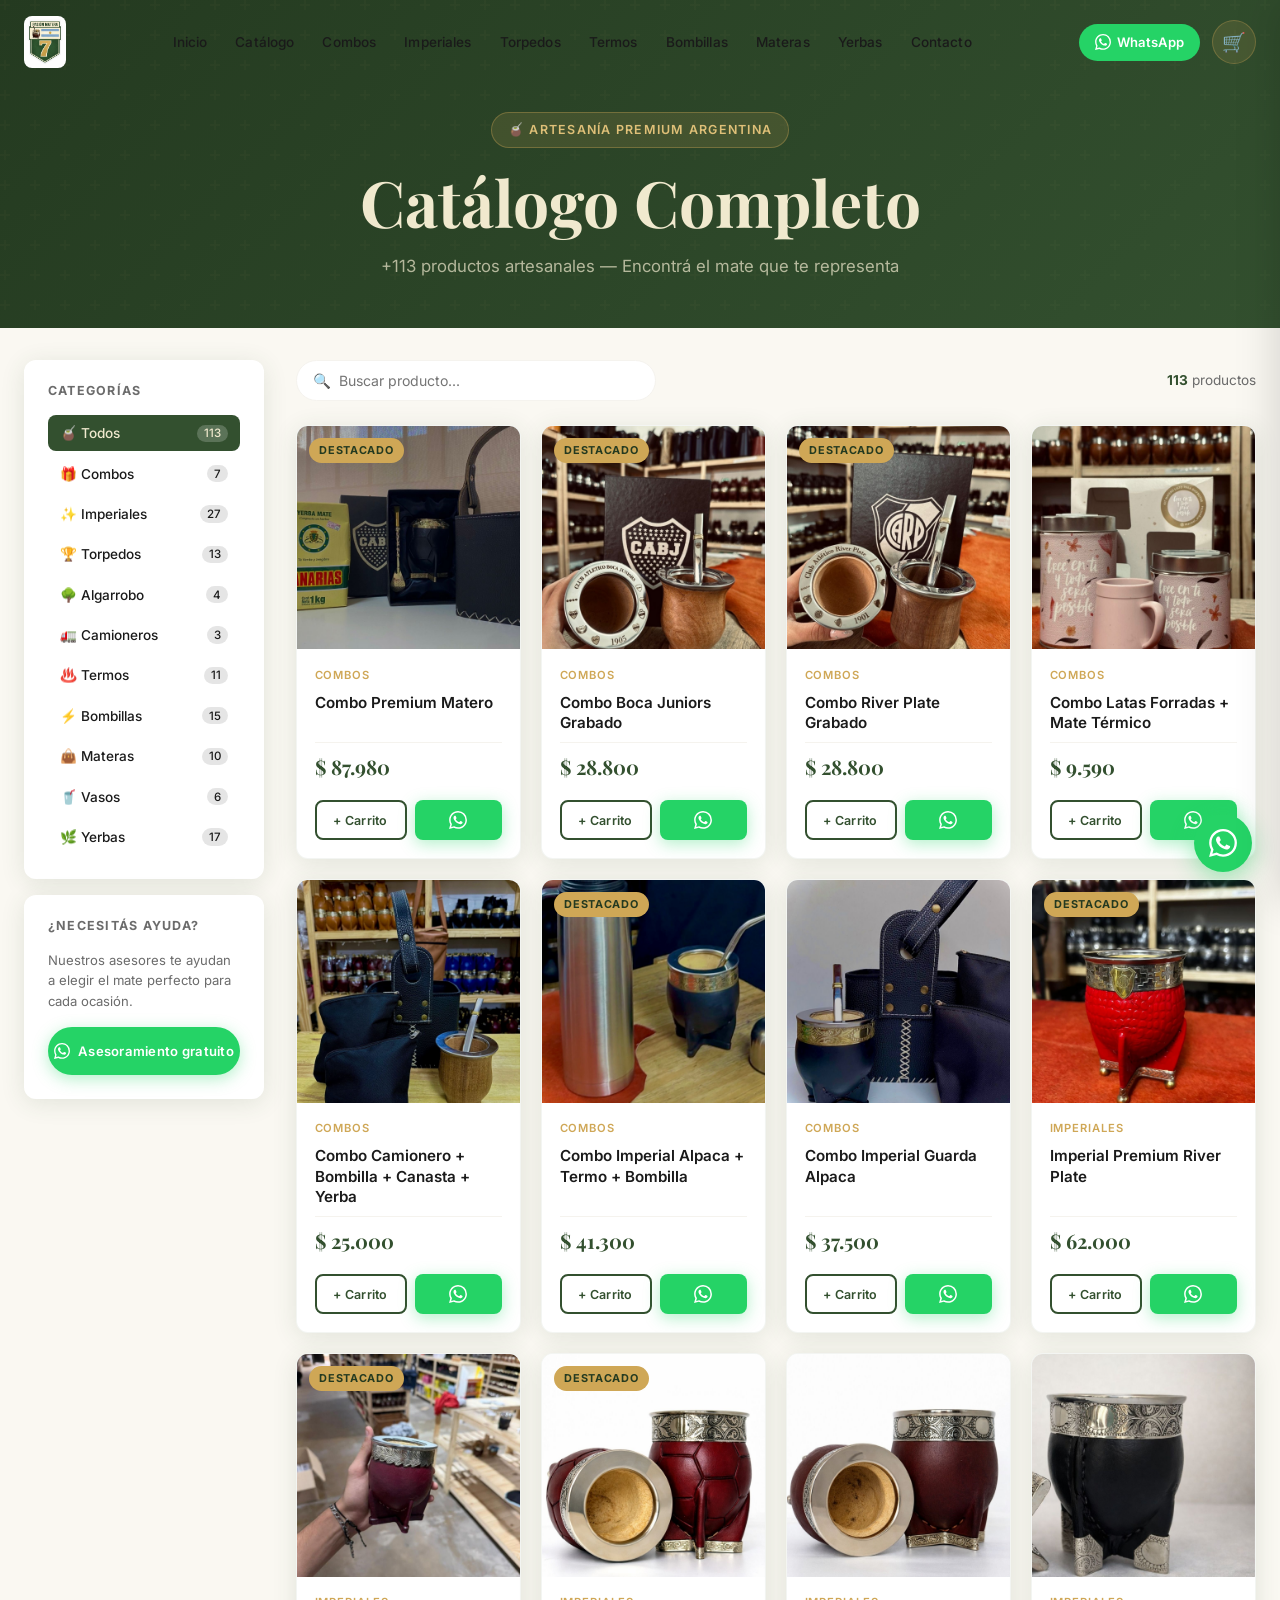
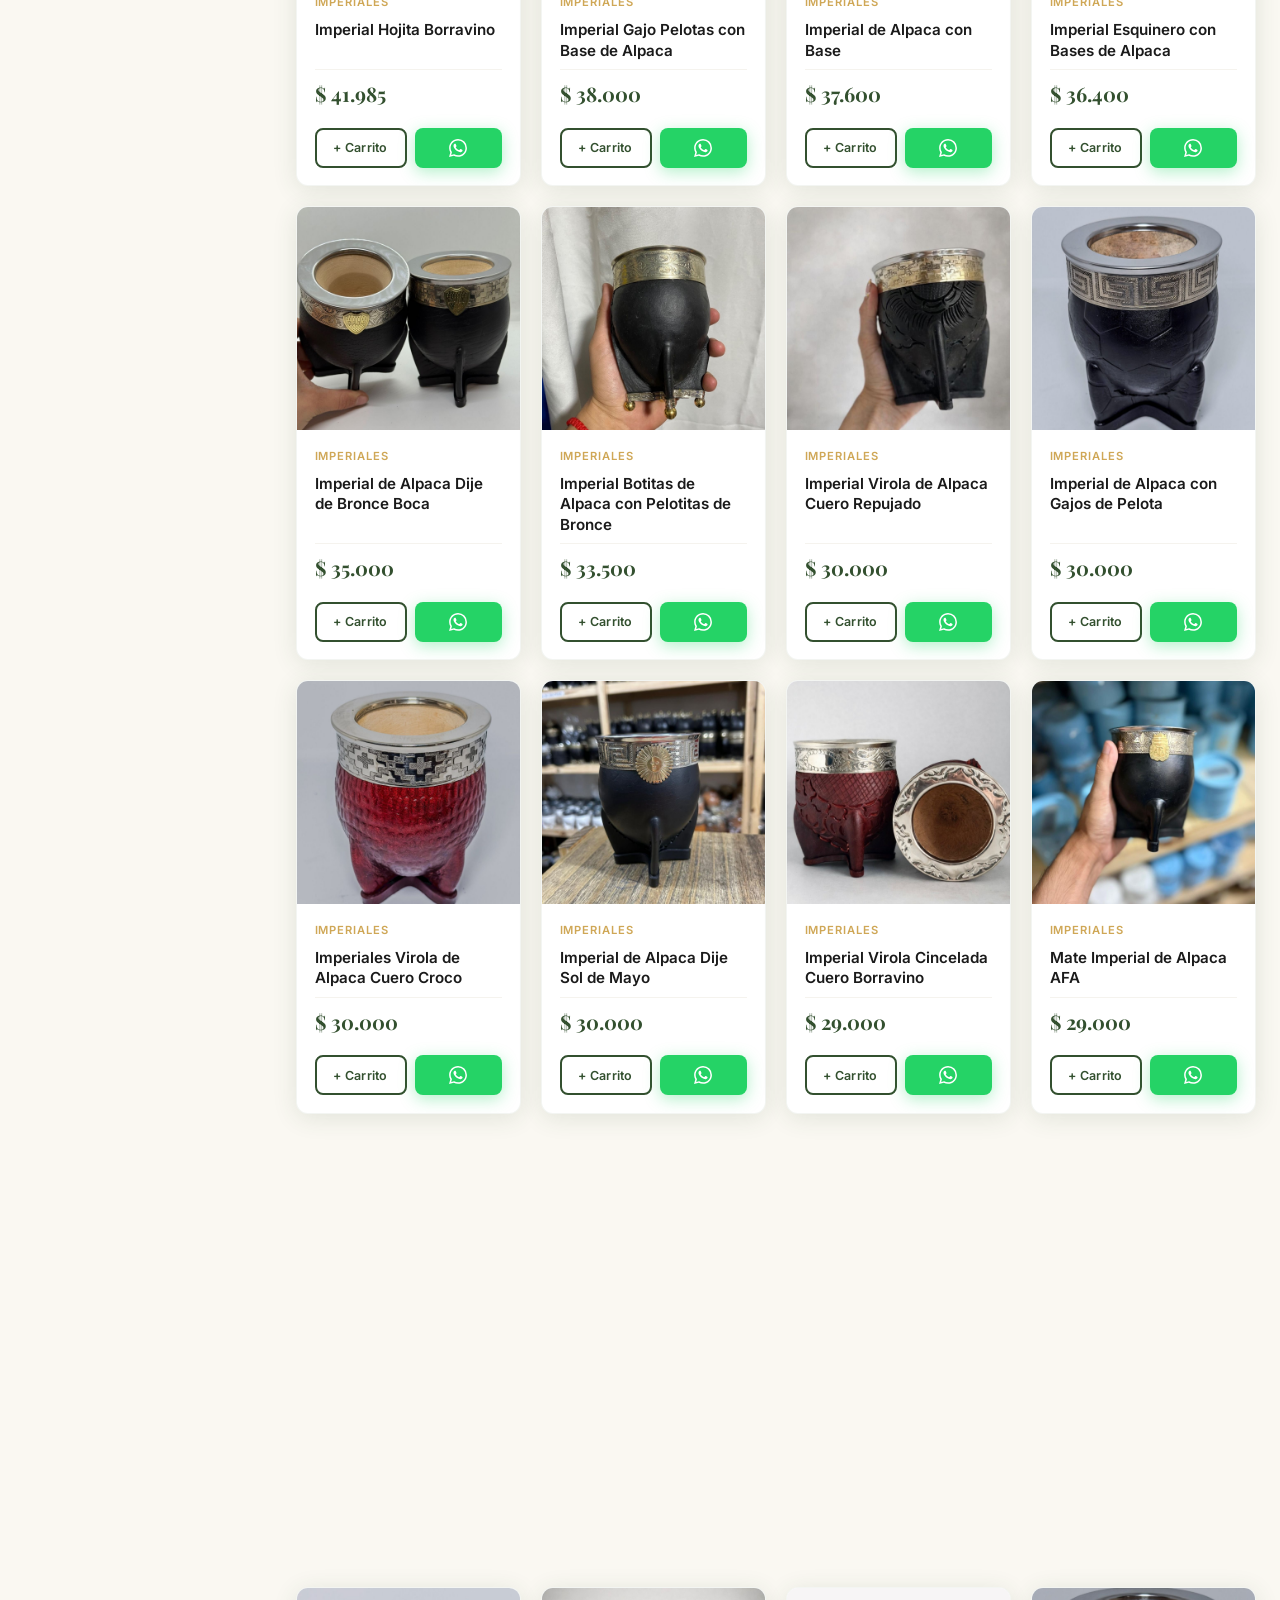
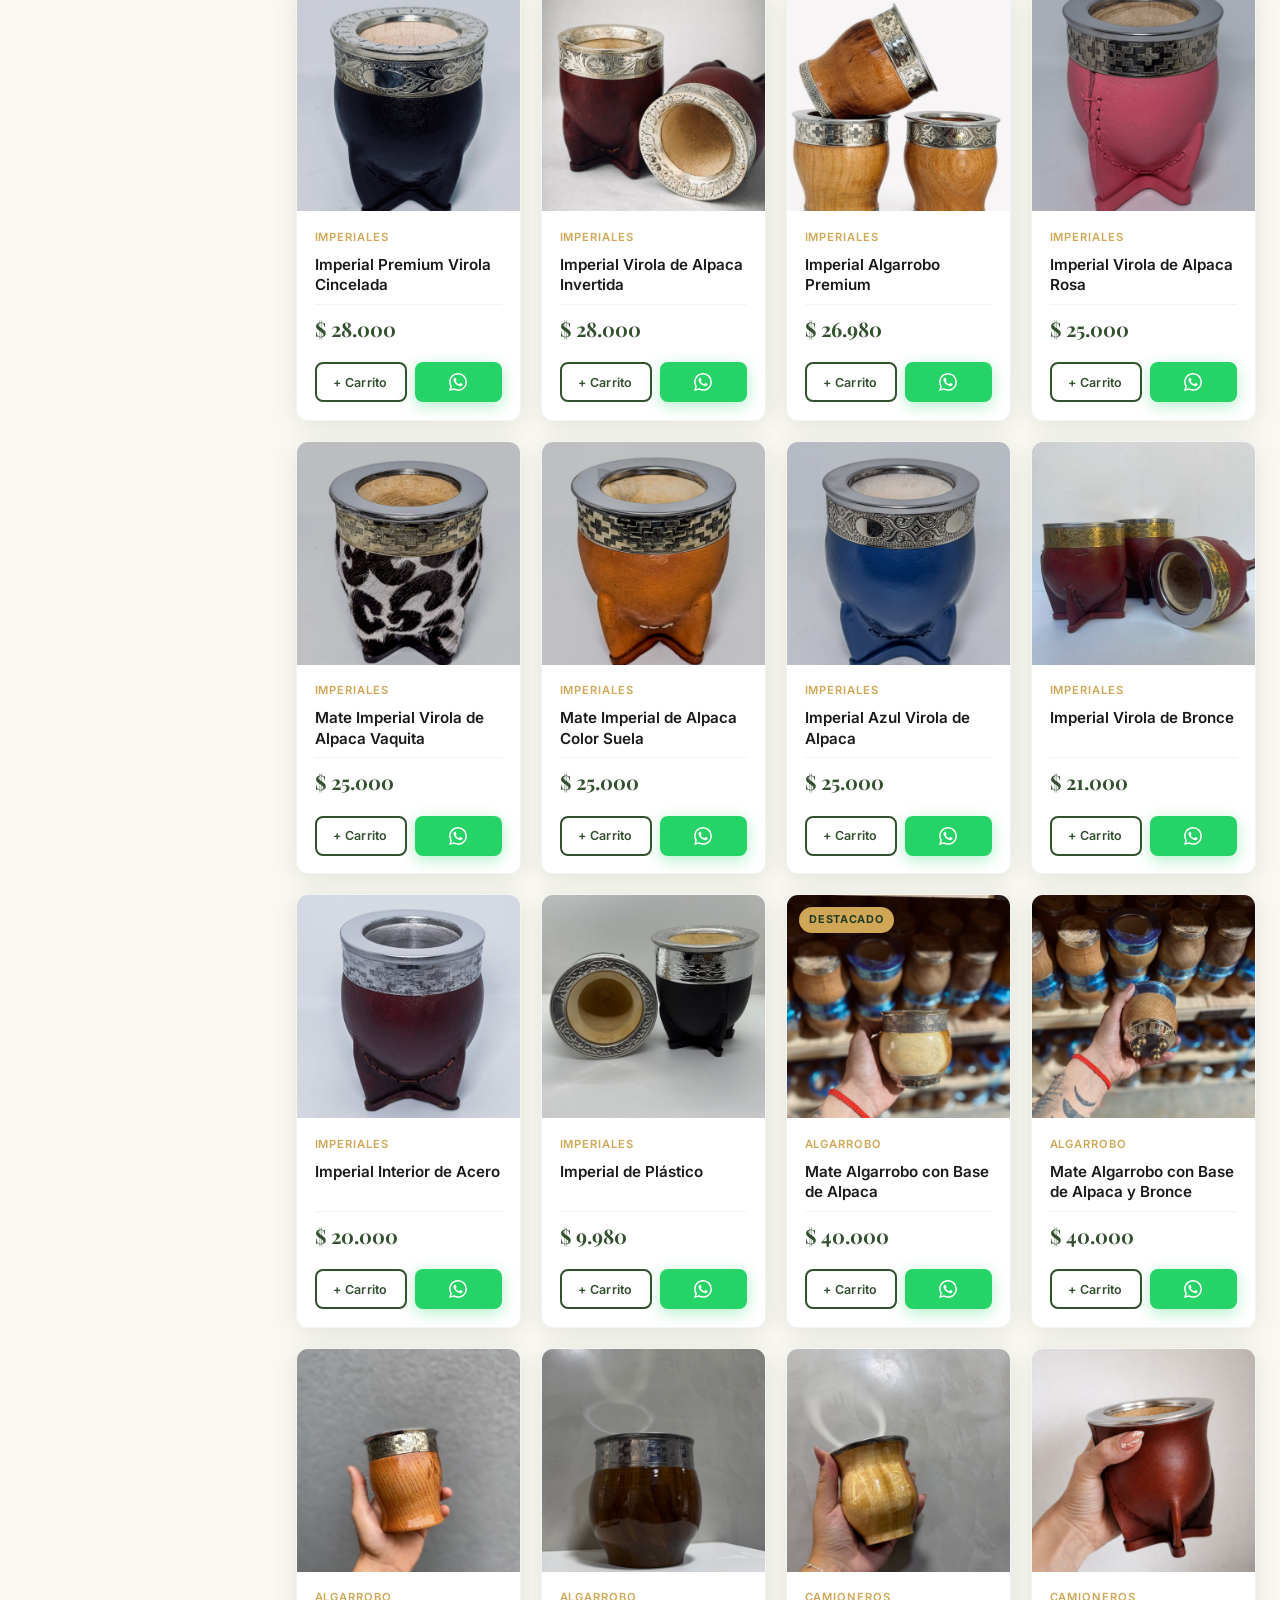
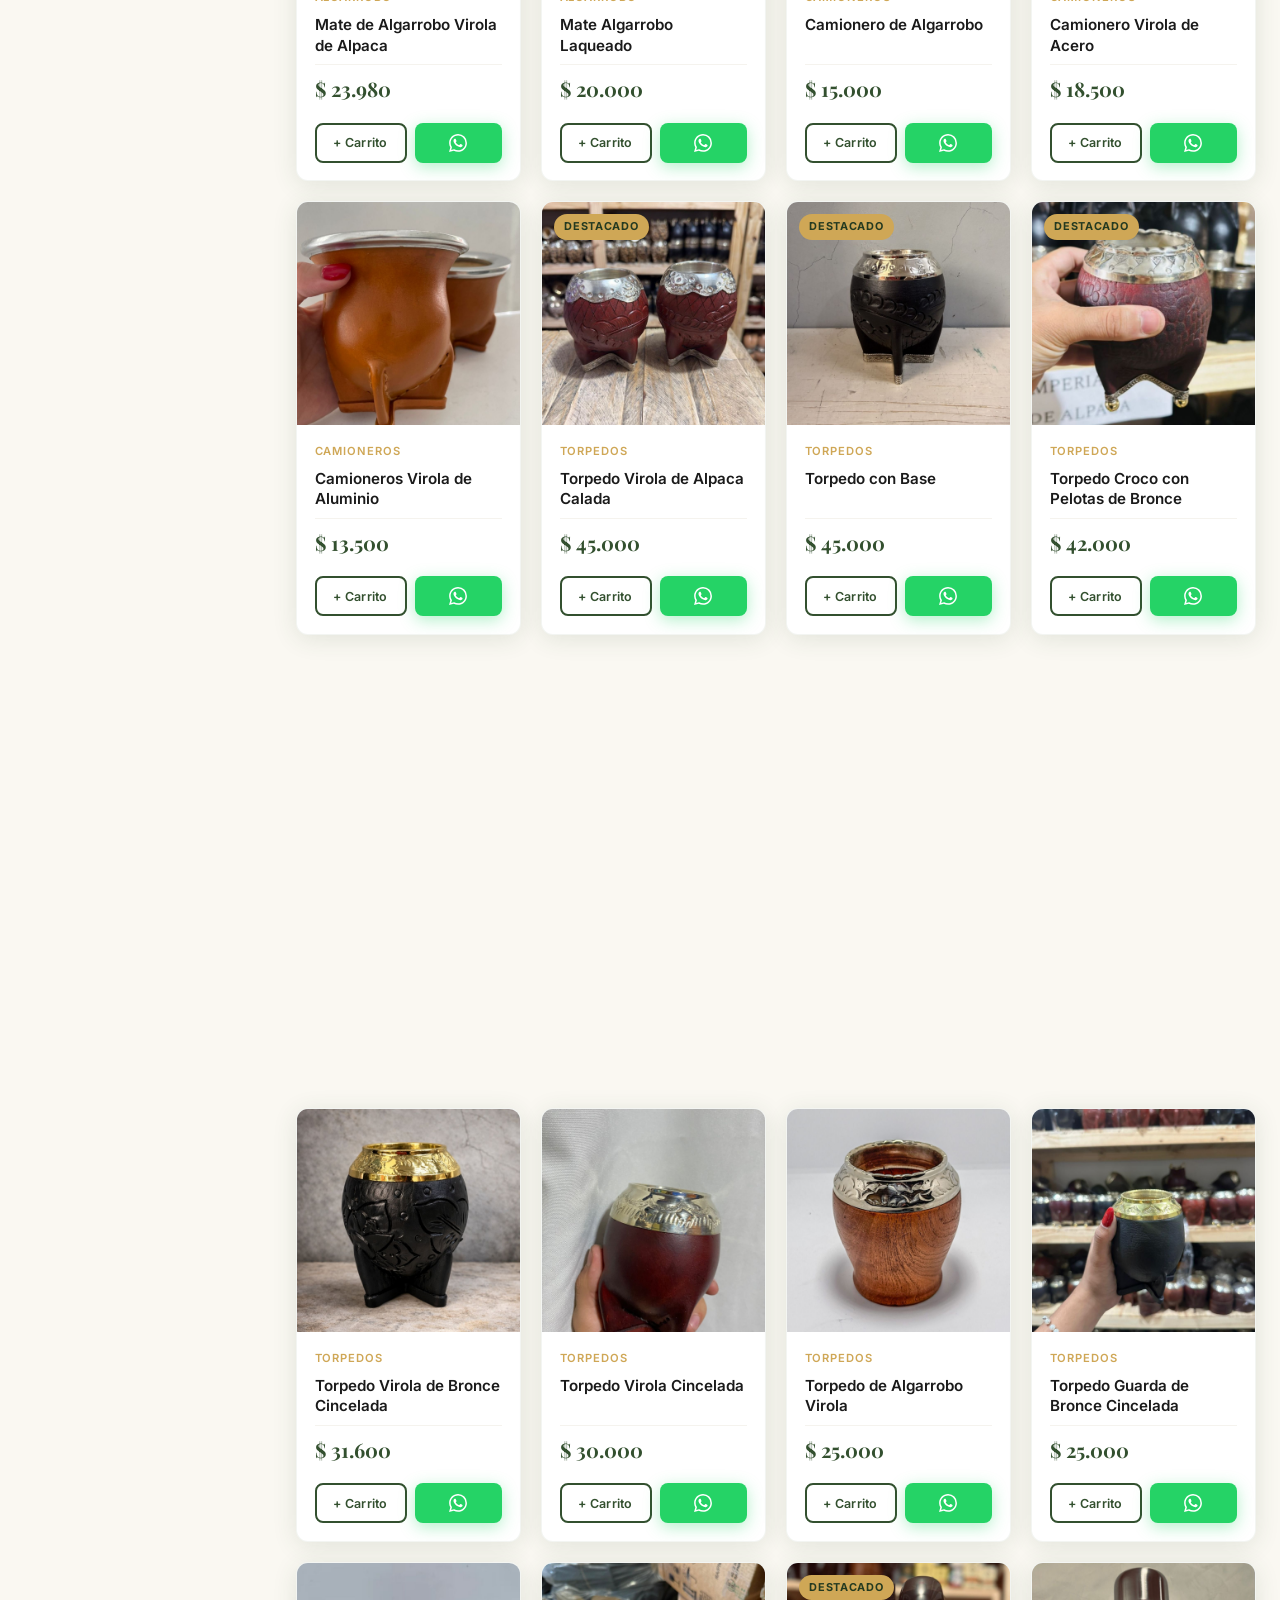
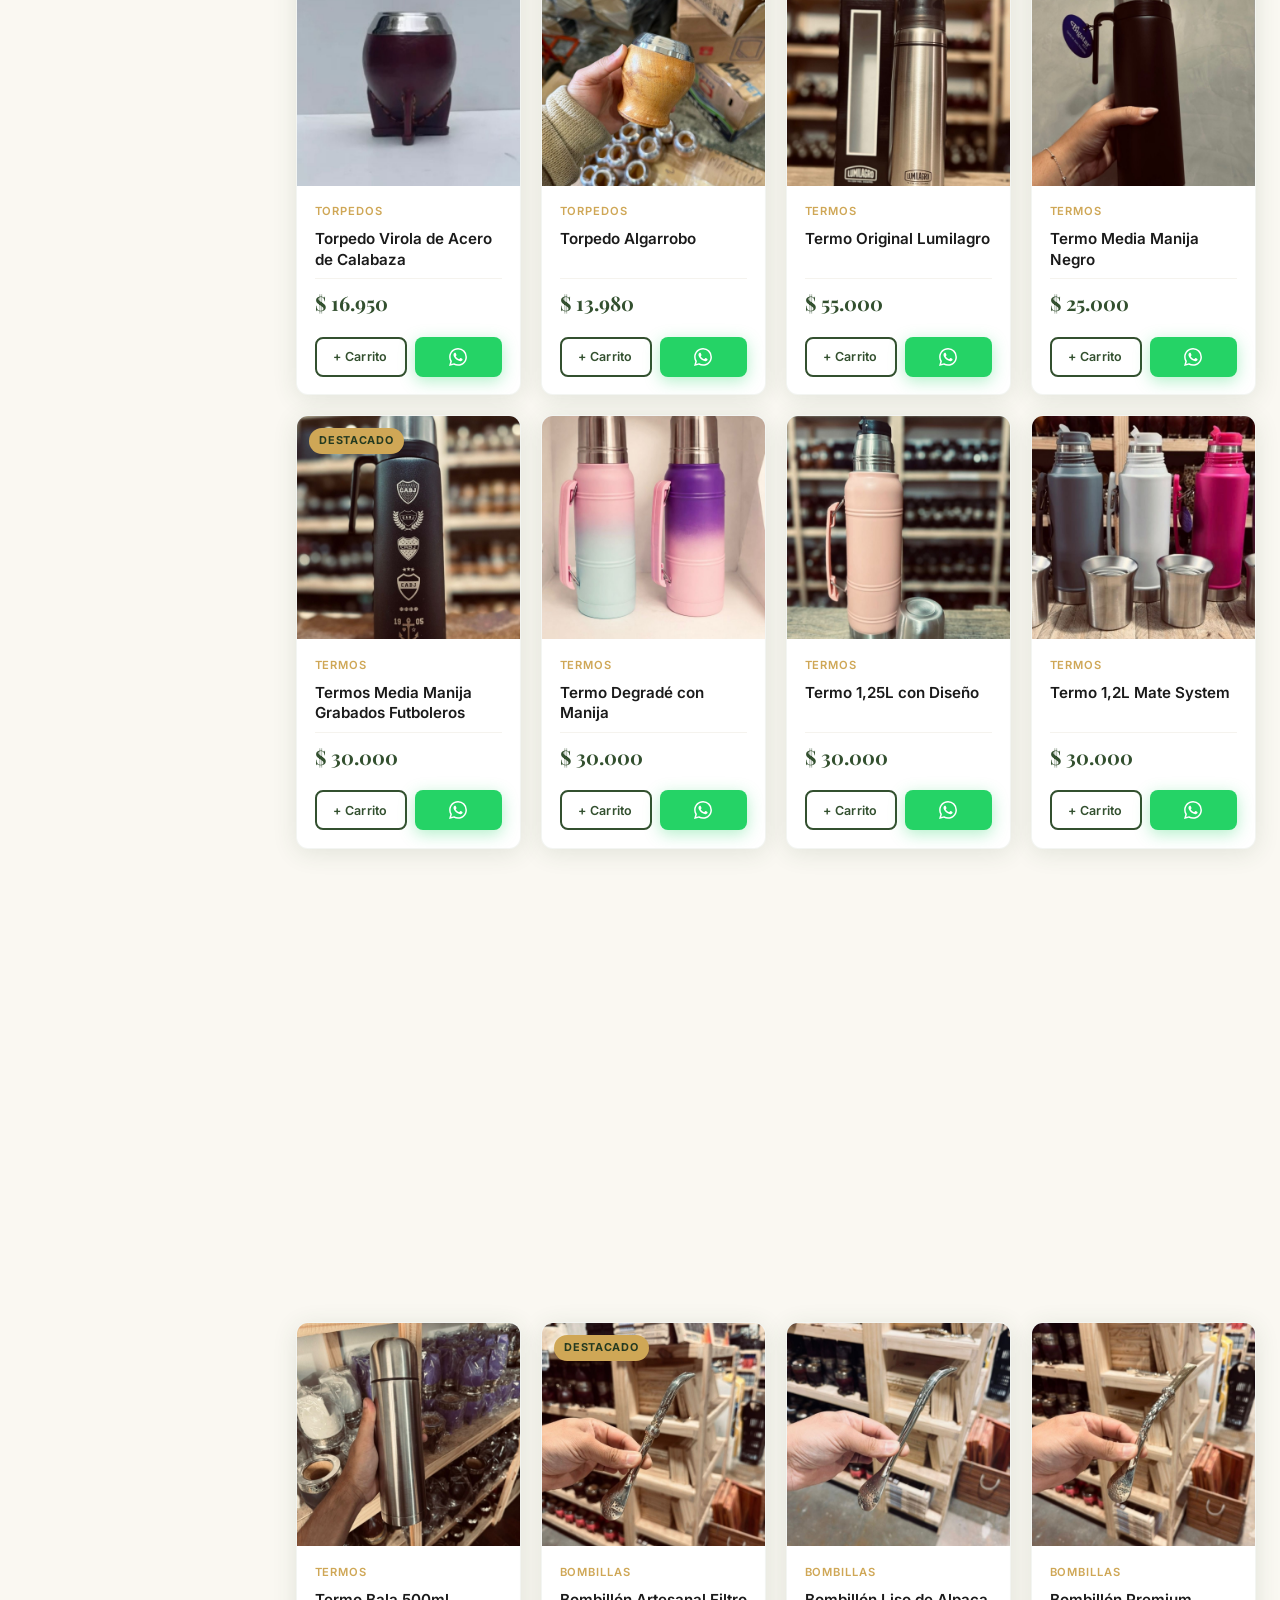
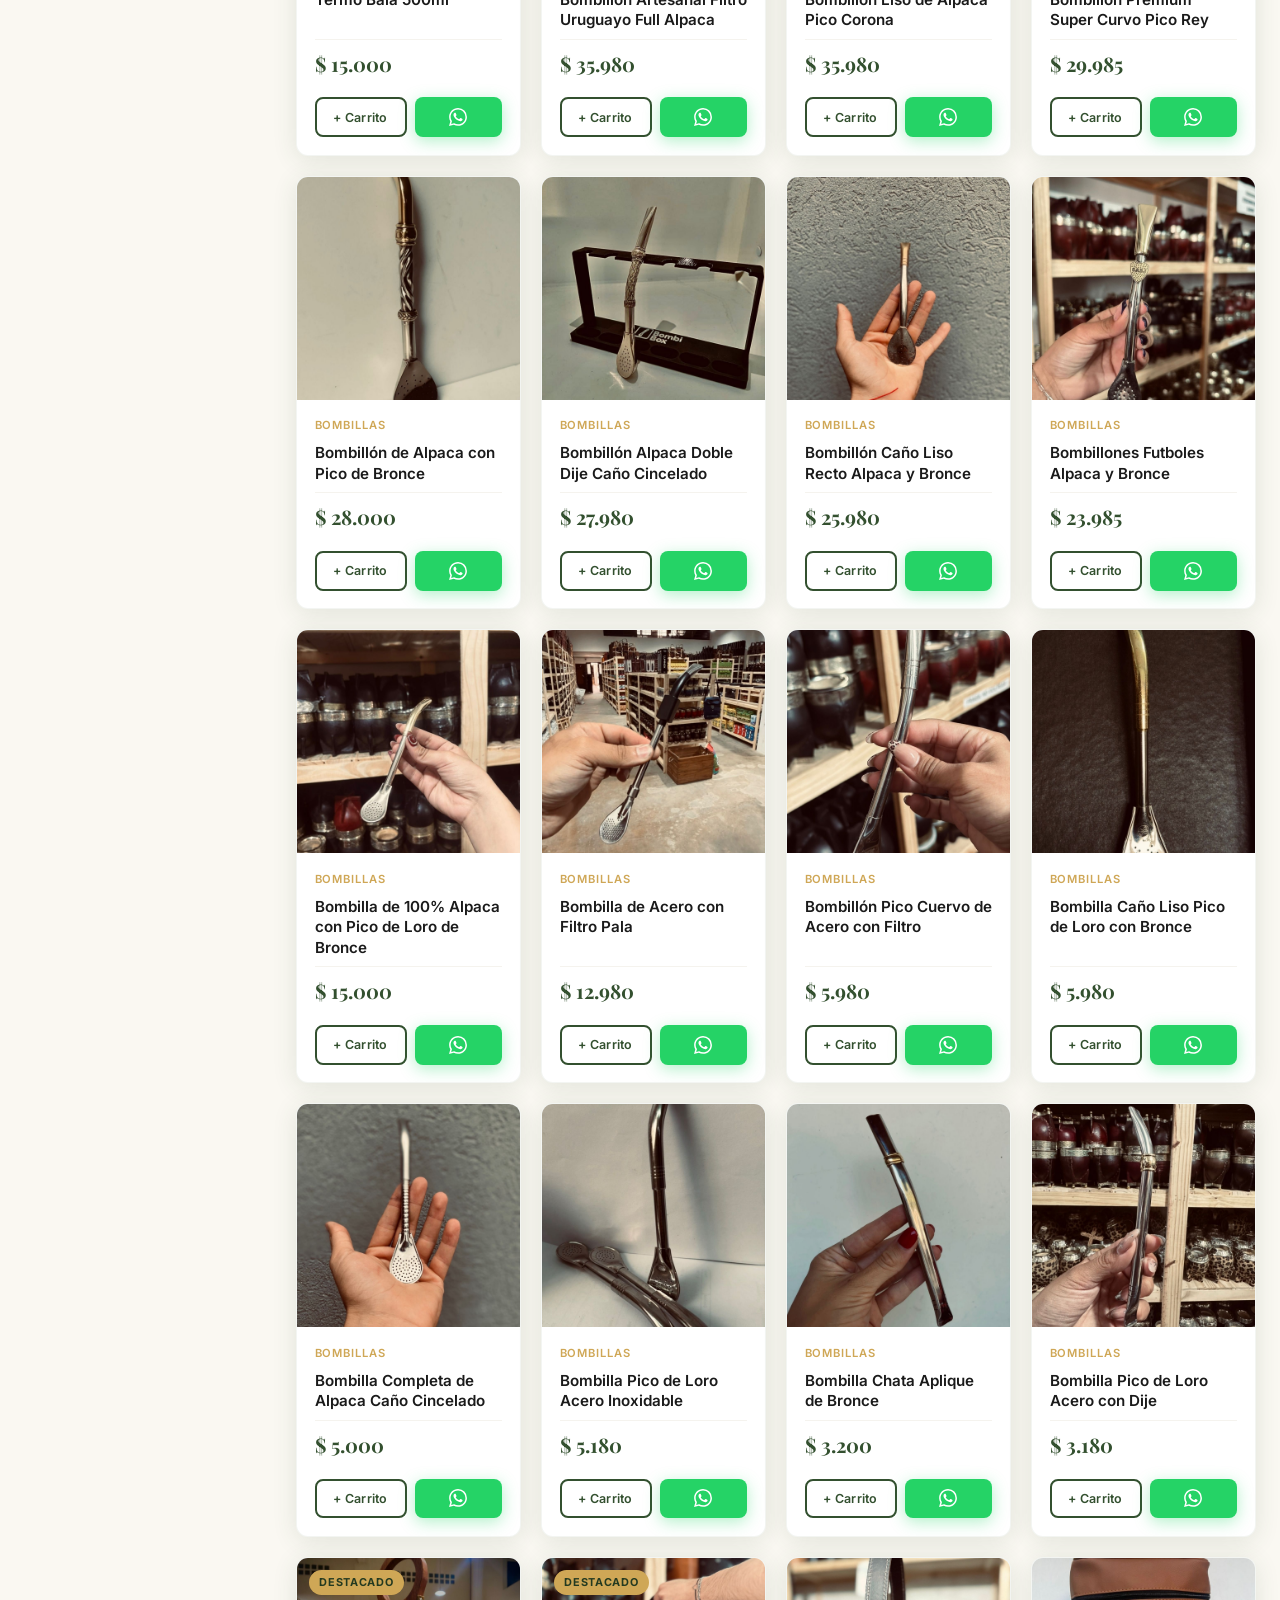
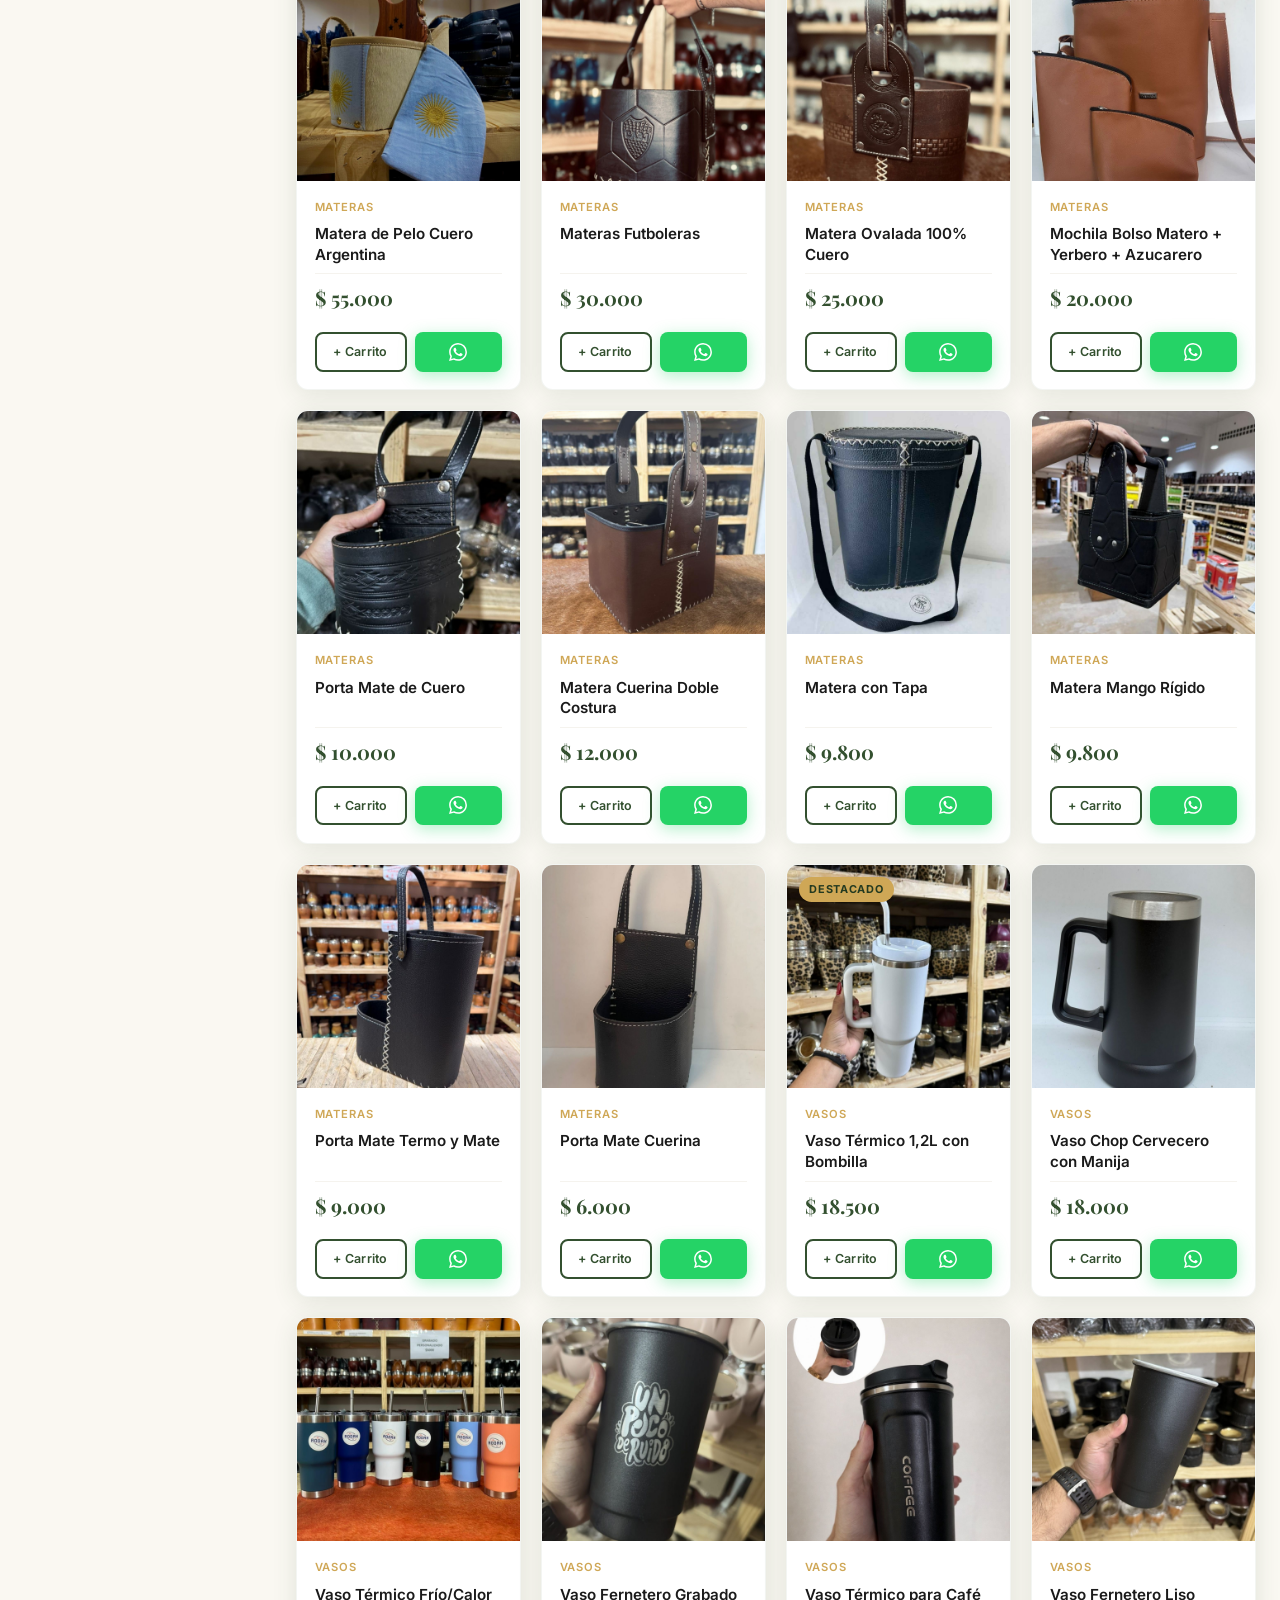
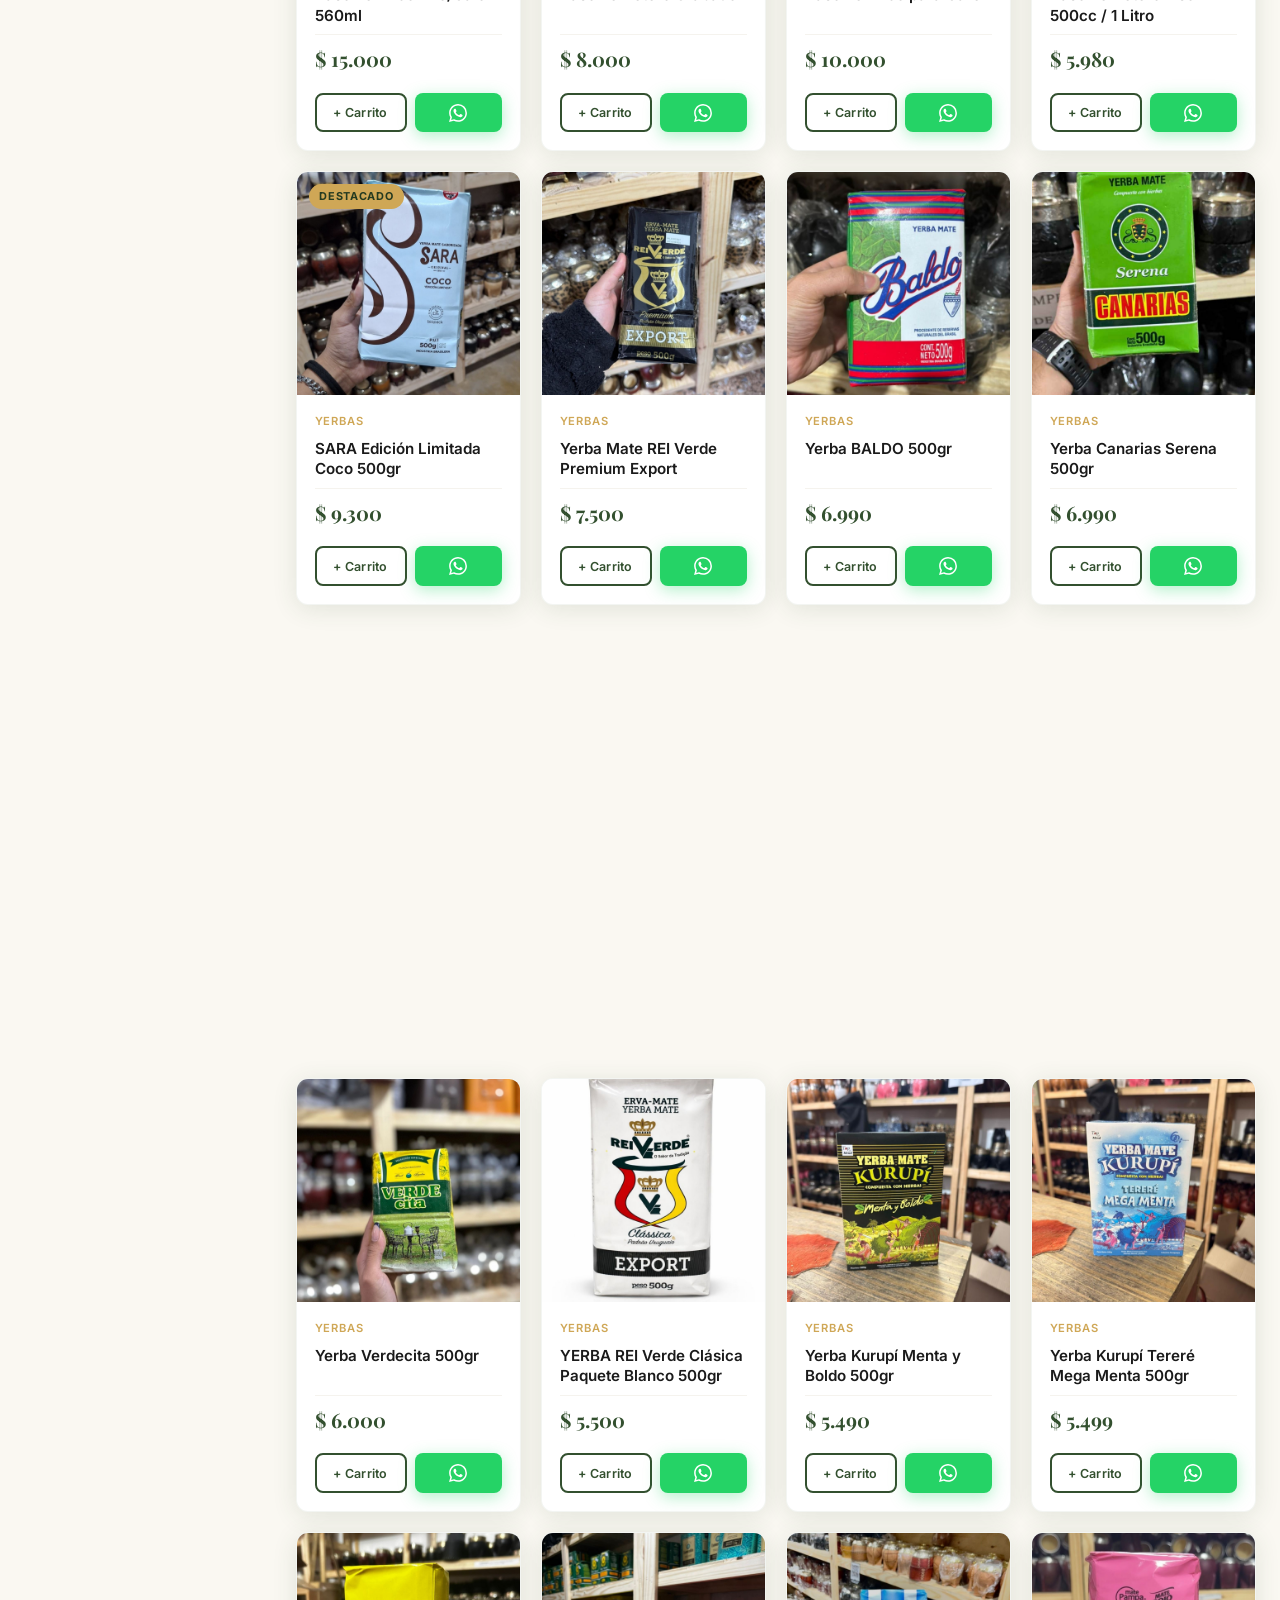
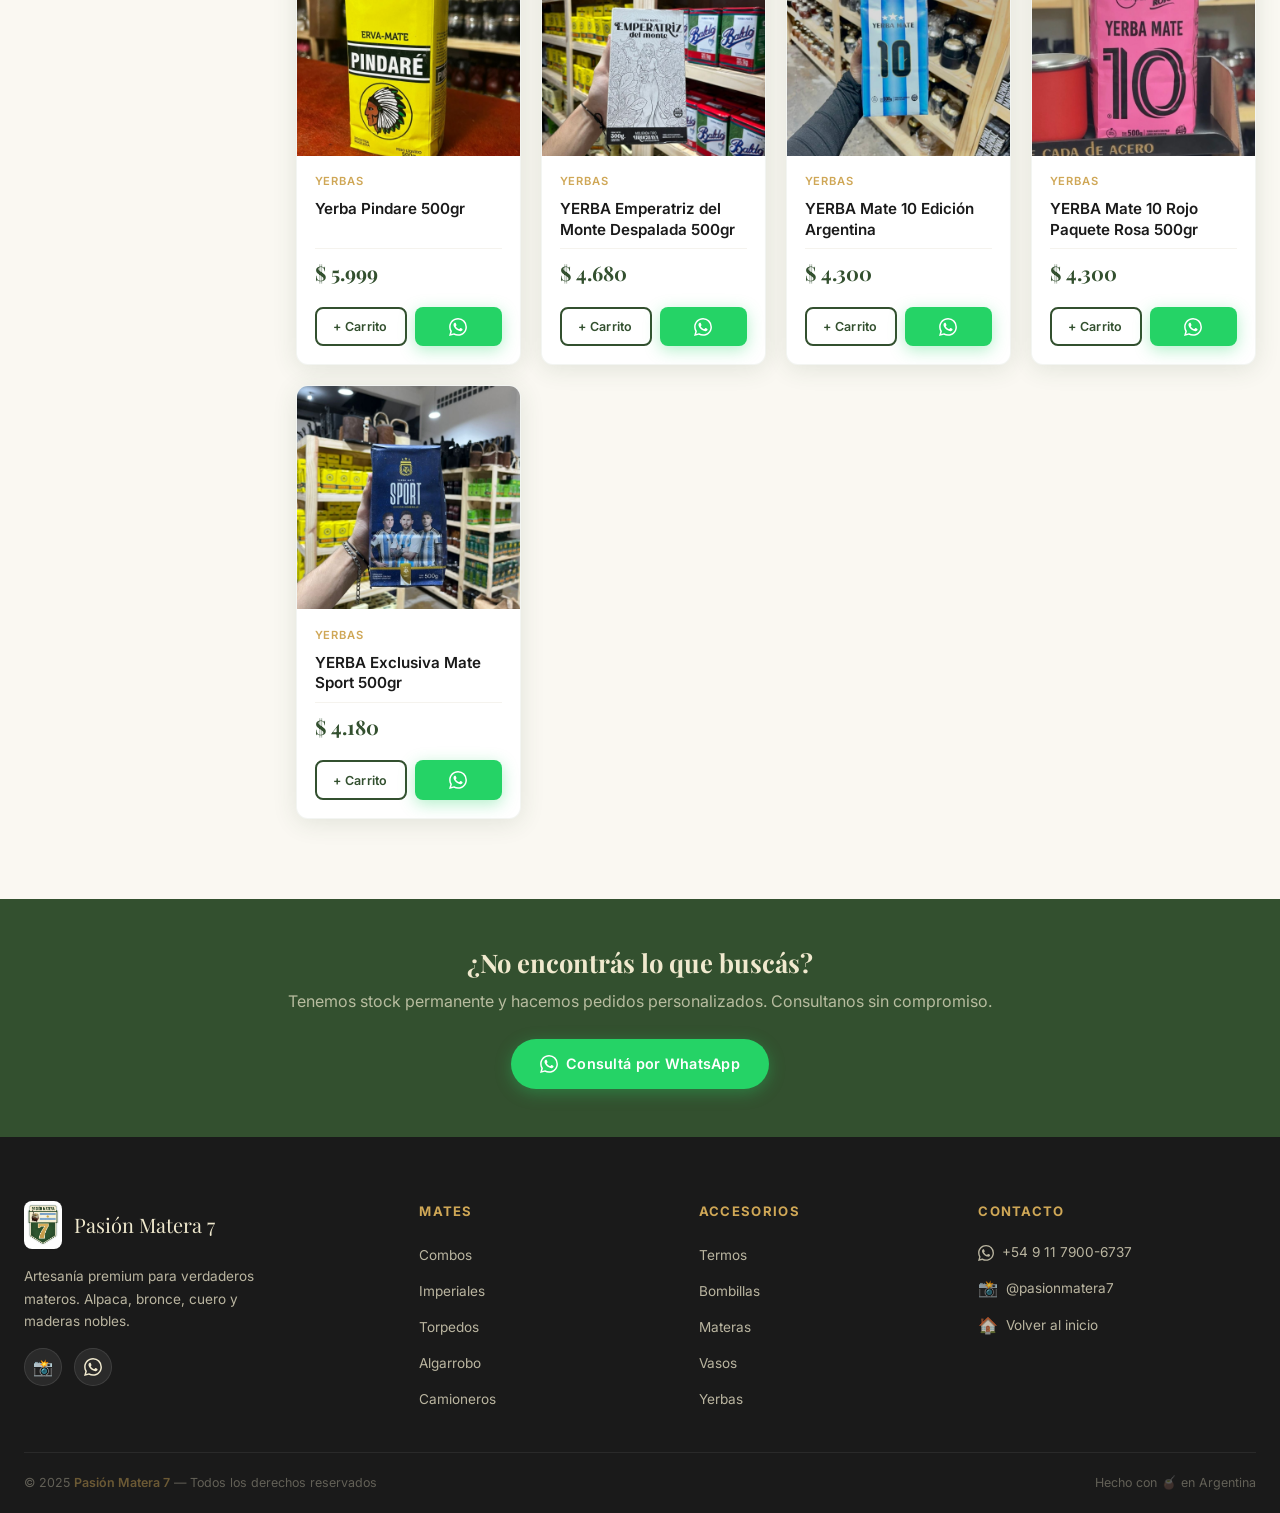
==== catalogo.html @ 28404694 "Web ecommerce Pasión Matera 7 - tienda completa Sitio premium responsive con catálogo de 113 product" ====
<!DOCTYPE html>
<html lang="es">
<head>
  <meta charset="UTF-8">
  <meta name="viewport" content="width=device-width, initial-scale=1.0">
  <title>Catálogo — Pasión Matera 7 | Mates Artesanales Premium</title>
  <meta name="description" content="Catálogo completo de mates artesanales premium: imperiales, torpedos, camioneros, termos, bombillas, materas y yerbas.">
  <link rel="stylesheet" href="css/styles.css">
  <link rel="preconnect" href="https://fonts.googleapis.com">
  <link rel="preconnect" href="https://fonts.gstatic.com" crossorigin>
</head>
<body>

<!-- HEADER -->
<header class="header light" id="header">
  <div class="container">
    <nav class="nav">
      <a href="index.html" class="nav-logo">
        <img src="images/logo.jpg" alt="Pasión Matera 7"
          onerror="this.style.display='none';this.nextElementSibling.style.display='block'">
        <span style="display:none">Pasión Matera 7</span>
      </a>
      <ul class="nav-links">
        <li><a href="index.html">Inicio</a></li>
        <li><a href="catalogo.html">Catálogo</a></li>
        <li><a href="catalogo.html?cat=combos">Combos</a></li>
        <li><a href="catalogo.html?cat=imperiales">Imperiales</a></li>
        <li><a href="catalogo.html?cat=torpedos">Torpedos</a></li>
        <li><a href="catalogo.html?cat=termos">Termos</a></li>
        <li><a href="catalogo.html?cat=bombillas">Bombillas</a></li>
        <li><a href="catalogo.html?cat=materas">Materas</a></li>
        <li><a href="catalogo.html?cat=yerbas">Yerbas</a></li>
        <li><a href="index.html#contacto">Contacto</a></li>
      </ul>
      <div class="nav-actions">
        <a href="https://wa.me/5491179006737" target="_blank" class="nav-whatsapp">
          <svg xmlns="http://www.w3.org/2000/svg" viewBox="0 0 24 24" fill="currentColor" width="16" height="16"><path d="M17.472 14.382c-.297-.149-1.758-.867-2.03-.967-.273-.099-.471-.148-.67.15-.197.297-.767.966-.94 1.164-.173.199-.347.223-.644.075-.297-.15-1.255-.463-2.39-1.475-.883-.788-1.48-1.761-1.653-2.059-.173-.297-.018-.458.13-.606.134-.133.298-.347.446-.52.149-.174.198-.298.298-.497.099-.198.05-.371-.025-.52-.075-.149-.669-1.612-.916-2.207-.242-.579-.487-.5-.669-.51-.173-.008-.371-.01-.57-.01-.198 0-.52.074-.792.372-.272.297-1.04 1.016-1.04 2.479 0 1.462 1.065 2.875 1.213 3.074.149.198 2.096 3.2 5.077 4.487.709.306 1.262.489 1.694.625.712.227 1.36.195 1.871.118.571-.085 1.758-.719 2.006-1.413.248-.694.248-1.289.173-1.413-.074-.124-.272-.198-.57-.347m-5.421 7.403h-.004a9.87 9.87 0 01-5.031-1.378l-.361-.214-3.741.982.998-3.648-.235-.374a9.86 9.86 0 01-1.51-5.26c.001-5.45 4.436-9.884 9.888-9.884 2.64 0 5.122 1.03 6.988 2.898a9.825 9.825 0 012.893 6.994c-.003 5.45-4.437 9.884-9.885 9.884m8.413-18.297A11.815 11.815 0 0012.05 0C5.495 0 .16 5.335.157 11.892c0 2.096.547 4.142 1.588 5.945L.057 24l6.305-1.654a11.882 11.882 0 005.683 1.448h.005c6.554 0 11.89-5.335 11.893-11.893a11.821 11.821 0 00-3.48-8.413z"/></svg><span>WhatsApp</span>
        </a>
        <button class="nav-cart-btn open-cart" aria-label="Carrito">
          🛒
          <span class="cart-badge" style="display:none">0</span>
        </button>
        <button class="hamburger" id="hamburger" aria-label="Menú">
          <span></span><span></span><span></span>
        </button>
      </div>
    </nav>
  </div>
</header>

<!-- Mobile Menu -->
<div class="mobile-menu" id="mobile-menu">
  <button class="close-mobile" id="close-mobile">✕</button>
  <a href="index.html">Inicio</a>
  <a href="catalogo.html">Catálogo completo</a>
  <a href="catalogo.html?cat=combos">Combos</a>
  <a href="catalogo.html?cat=imperiales">Imperiales</a>
  <a href="catalogo.html?cat=torpedos">Torpedos</a>
  <a href="catalogo.html?cat=algarrobo">Algarrobo</a>
  <a href="catalogo.html?cat=camioneros">Camioneros</a>
  <a href="catalogo.html?cat=termos">Termos</a>
  <a href="catalogo.html?cat=bombillas">Bombillas</a>
  <a href="catalogo.html?cat=materas">Materas</a>
  <a href="catalogo.html?cat=vasos">Vasos</a>
  <a href="catalogo.html?cat=yerbas">Yerbas</a>
  <a href="https://wa.me/5491179006737" target="_blank" style="color:#4ade80;margin-top:1rem;display:flex;align-items:center;gap:0.4rem"><svg xmlns="http://www.w3.org/2000/svg" viewBox="0 0 24 24" fill="currentColor" width="20" height="20"><path d="M17.472 14.382c-.297-.149-1.758-.867-2.03-.967-.273-.099-.471-.148-.67.15-.197.297-.767.966-.94 1.164-.173.199-.347.223-.644.075-.297-.15-1.255-.463-2.39-1.475-.883-.788-1.48-1.761-1.653-2.059-.173-.297-.018-.458.13-.606.134-.133.298-.347.446-.52.149-.174.198-.298.298-.497.099-.198.05-.371-.025-.52-.075-.149-.669-1.612-.916-2.207-.242-.579-.487-.5-.669-.51-.173-.008-.371-.01-.57-.01-.198 0-.52.074-.792.372-.272.297-1.04 1.016-1.04 2.479 0 1.462 1.065 2.875 1.213 3.074.149.198 2.096 3.2 5.077 4.487.709.306 1.262.489 1.694.625.712.227 1.36.195 1.871.118.571-.085 1.758-.719 2.006-1.413.248-.694.248-1.289.173-1.413-.074-.124-.272-.198-.57-.347m-5.421 7.403h-.004a9.87 9.87 0 01-5.031-1.378l-.361-.214-3.741.982.998-3.648-.235-.374a9.86 9.86 0 01-1.51-5.26c.001-5.45 4.436-9.884 9.888-9.884 2.64 0 5.122 1.03 6.988 2.898a9.825 9.825 0 012.893 6.994c-.003 5.45-4.437 9.884-9.885 9.884m8.413-18.297A11.815 11.815 0 0012.05 0C5.495 0 .16 5.335.157 11.892c0 2.096.547 4.142 1.588 5.945L.057 24l6.305-1.654a11.882 11.882 0 005.683 1.448h.005c6.554 0 11.89-5.335 11.893-11.893a11.821 11.821 0 00-3.48-8.413z"/></svg> WhatsApp</a>
</div>

<!-- HERO CATÁLOGO -->
<section class="catalog-hero">
  <div class="container">
    <div class="hero-badge" style="display:inline-flex;margin-bottom:1rem">🧉 Artesanía Premium Argentina</div>
    <h1>Catálogo Completo</h1>
    <p>+113 productos artesanales — Encontrá el mate que te representa</p>
  </div>
</section>

<!-- MOBILE FILTER BAR -->
<div class="container">
  <div class="mobile-filter-bar" id="mobile-filters"></div>
</div>

<!-- MAIN CATALOG -->
<section class="catalog-main">
  <div class="container">
    <div class="catalog-layout">

      <!-- SIDEBAR -->
      <aside class="catalog-sidebar">
        <div class="filter-section">
          <h4>Categorías</h4>
          <div id="sidebar-filters" style="display:flex;flex-direction:column;gap:0.25rem"></div>
        </div>

        <div class="filter-section" style="margin-top:1rem">
          <h4>¿Necesitás ayuda?</h4>
          <p style="font-size:0.82rem;color:var(--gris);margin-bottom:1rem;line-height:1.55">
            Nuestros asesores te ayudan a elegir el mate perfecto para cada ocasión.
          </p>
          <a href="https://wa.me/5491179006737?text=¡Hola!%20Necesito%20asesoramiento%20para%20elegir%20un%20mate."
             target="_blank" class="btn btn-whatsapp" style="width:100%;justify-content:center;font-size:0.82rem">
            <svg xmlns="http://www.w3.org/2000/svg" viewBox="0 0 24 24" fill="currentColor" width="16" height="16" style="flex-shrink:0"><path d="M17.472 14.382c-.297-.149-1.758-.867-2.03-.967-.273-.099-.471-.148-.67.15-.197.297-.767.966-.94 1.164-.173.199-.347.223-.644.075-.297-.15-1.255-.463-2.39-1.475-.883-.788-1.48-1.761-1.653-2.059-.173-.297-.018-.458.13-.606.134-.133.298-.347.446-.52.149-.174.198-.298.298-.497.099-.198.05-.371-.025-.52-.075-.149-.669-1.612-.916-2.207-.242-.579-.487-.5-.669-.51-.173-.008-.371-.01-.57-.01-.198 0-.52.074-.792.372-.272.297-1.04 1.016-1.04 2.479 0 1.462 1.065 2.875 1.213 3.074.149.198 2.096 3.2 5.077 4.487.709.306 1.262.489 1.694.625.712.227 1.36.195 1.871.118.571-.085 1.758-.719 2.006-1.413.248-.694.248-1.289.173-1.413-.074-.124-.272-.198-.57-.347m-5.421 7.403h-.004a9.87 9.87 0 01-5.031-1.378l-.361-.214-3.741.982.998-3.648-.235-.374a9.86 9.86 0 01-1.51-5.26c.001-5.45 4.436-9.884 9.888-9.884 2.64 0 5.122 1.03 6.988 2.898a9.825 9.825 0 012.893 6.994c-.003 5.45-4.437 9.884-9.885 9.884m8.413-18.297A11.815 11.815 0 0012.05 0C5.495 0 .16 5.335.157 11.892c0 2.096.547 4.142 1.588 5.945L.057 24l6.305-1.654a11.882 11.882 0 005.683 1.448h.005c6.554 0 11.89-5.335 11.893-11.893a11.821 11.821 0 00-3.48-8.413z"/></svg> Asesoramiento gratuito
          </a>
        </div>
      </aside>

      <!-- PRODUCT AREA -->
      <div class="catalog-content">
        <div class="catalog-toolbar">
          <div class="search-box">
            <span class="search-icon">🔍</span>
            <input type="text" id="catalog-search" placeholder="Buscar producto..." autocomplete="off">
          </div>
          <div class="results-count" id="results-count"><strong>113</strong> productos</div>
        </div>
        <div class="catalog-grid" id="catalog-grid"></div>
      </div>

    </div>
  </div>
</section>

<!-- CTA WHATSAPP BANNER -->
<section style="background:var(--verde);padding:3rem 0">
  <div class="container" style="text-align:center">
    <h3 style="font-family:'Playfair Display',serif;color:var(--crema);font-size:1.6rem;margin-bottom:0.75rem">
      ¿No encontrás lo que buscás?
    </h3>
    <p style="color:rgba(240,233,206,0.7);margin-bottom:1.5rem">
      Tenemos stock permanente y hacemos pedidos personalizados. Consultanos sin compromiso.
    </p>
    <a href="https://wa.me/5491179006737?text=¡Hola!%20Estoy%20buscando%20un%20mate%20específico%20y%20no%20lo%20encuentro%20en%20el%20catálogo." target="_blank" class="btn btn-whatsapp">
      <svg xmlns="http://www.w3.org/2000/svg" viewBox="0 0 24 24" fill="currentColor" width="18" height="18" style="flex-shrink:0"><path d="M17.472 14.382c-.297-.149-1.758-.867-2.03-.967-.273-.099-.471-.148-.67.15-.197.297-.767.966-.94 1.164-.173.199-.347.223-.644.075-.297-.15-1.255-.463-2.39-1.475-.883-.788-1.48-1.761-1.653-2.059-.173-.297-.018-.458.13-.606.134-.133.298-.347.446-.52.149-.174.198-.298.298-.497.099-.198.05-.371-.025-.52-.075-.149-.669-1.612-.916-2.207-.242-.579-.487-.5-.669-.51-.173-.008-.371-.01-.57-.01-.198 0-.52.074-.792.372-.272.297-1.04 1.016-1.04 2.479 0 1.462 1.065 2.875 1.213 3.074.149.198 2.096 3.2 5.077 4.487.709.306 1.262.489 1.694.625.712.227 1.36.195 1.871.118.571-.085 1.758-.719 2.006-1.413.248-.694.248-1.289.173-1.413-.074-.124-.272-.198-.57-.347m-5.421 7.403h-.004a9.87 9.87 0 01-5.031-1.378l-.361-.214-3.741.982.998-3.648-.235-.374a9.86 9.86 0 01-1.51-5.26c.001-5.45 4.436-9.884 9.888-9.884 2.64 0 5.122 1.03 6.988 2.898a9.825 9.825 0 012.893 6.994c-.003 5.45-4.437 9.884-9.885 9.884m8.413-18.297A11.815 11.815 0 0012.05 0C5.495 0 .16 5.335.157 11.892c0 2.096.547 4.142 1.588 5.945L.057 24l6.305-1.654a11.882 11.882 0 005.683 1.448h.005c6.554 0 11.89-5.335 11.893-11.893a11.821 11.821 0 00-3.48-8.413z"/></svg> Consultá por WhatsApp
    </a>
  </div>
</section>

<!-- FOOTER -->
<footer class="footer">
  <div class="container">
    <div class="footer-main">
      <div class="footer-brand">
        <div class="footer-logo">
          <img src="images/logo.jpg" alt="Pasión Matera 7" onerror="this.style.display='none'">
          <span>Pasión Matera 7</span>
        </div>
        <p>Artesanía premium para verdaderos materos. Alpaca, bronce, cuero y maderas nobles.</p>
        <div class="footer-social">
          <a href="https://www.instagram.com/pasionmatera7/" target="_blank" class="social-icon">📸</a>
          <a href="https://wa.me/5491179006737" target="_blank" class="social-icon"><svg xmlns="http://www.w3.org/2000/svg" viewBox="0 0 24 24" fill="currentColor" width="18" height="18"><path d="M17.472 14.382c-.297-.149-1.758-.867-2.03-.967-.273-.099-.471-.148-.67.15-.197.297-.767.966-.94 1.164-.173.199-.347.223-.644.075-.297-.15-1.255-.463-2.39-1.475-.883-.788-1.48-1.761-1.653-2.059-.173-.297-.018-.458.13-.606.134-.133.298-.347.446-.52.149-.174.198-.298.298-.497.099-.198.05-.371-.025-.52-.075-.149-.669-1.612-.916-2.207-.242-.579-.487-.5-.669-.51-.173-.008-.371-.01-.57-.01-.198 0-.52.074-.792.372-.272.297-1.04 1.016-1.04 2.479 0 1.462 1.065 2.875 1.213 3.074.149.198 2.096 3.2 5.077 4.487.709.306 1.262.489 1.694.625.712.227 1.36.195 1.871.118.571-.085 1.758-.719 2.006-1.413.248-.694.248-1.289.173-1.413-.074-.124-.272-.198-.57-.347m-5.421 7.403h-.004a9.87 9.87 0 01-5.031-1.378l-.361-.214-3.741.982.998-3.648-.235-.374a9.86 9.86 0 01-1.51-5.26c.001-5.45 4.436-9.884 9.888-9.884 2.64 0 5.122 1.03 6.988 2.898a9.825 9.825 0 012.893 6.994c-.003 5.45-4.437 9.884-9.885 9.884m8.413-18.297A11.815 11.815 0 0012.05 0C5.495 0 .16 5.335.157 11.892c0 2.096.547 4.142 1.588 5.945L.057 24l6.305-1.654a11.882 11.882 0 005.683 1.448h.005c6.554 0 11.89-5.335 11.893-11.893a11.821 11.821 0 00-3.48-8.413z"/></svg></a>
        </div>
      </div>
      <div class="footer-col">
        <h5>Mates</h5>
        <ul>
          <li><a href="catalogo.html?cat=combos">Combos</a></li>
          <li><a href="catalogo.html?cat=imperiales">Imperiales</a></li>
          <li><a href="catalogo.html?cat=torpedos">Torpedos</a></li>
          <li><a href="catalogo.html?cat=algarrobo">Algarrobo</a></li>
          <li><a href="catalogo.html?cat=camioneros">Camioneros</a></li>
        </ul>
      </div>
      <div class="footer-col">
        <h5>Accesorios</h5>
        <ul>
          <li><a href="catalogo.html?cat=termos">Termos</a></li>
          <li><a href="catalogo.html?cat=bombillas">Bombillas</a></li>
          <li><a href="catalogo.html?cat=materas">Materas</a></li>
          <li><a href="catalogo.html?cat=vasos">Vasos</a></li>
          <li><a href="catalogo.html?cat=yerbas">Yerbas</a></li>
        </ul>
      </div>
      <div class="footer-col">
        <h5>Contacto</h5>
        <div class="footer-contact">
          <a href="https://wa.me/5491179006737" target="_blank">
            <svg xmlns="http://www.w3.org/2000/svg" viewBox="0 0 24 24" fill="currentColor" width="16" height="16" style="flex-shrink:0"><path d="M17.472 14.382c-.297-.149-1.758-.867-2.03-.967-.273-.099-.471-.148-.67.15-.197.297-.767.966-.94 1.164-.173.199-.347.223-.644.075-.297-.15-1.255-.463-2.39-1.475-.883-.788-1.48-1.761-1.653-2.059-.173-.297-.018-.458.13-.606.134-.133.298-.347.446-.52.149-.174.198-.298.298-.497.099-.198.05-.371-.025-.52-.075-.149-.669-1.612-.916-2.207-.242-.579-.487-.5-.669-.51-.173-.008-.371-.01-.57-.01-.198 0-.52.074-.792.372-.272.297-1.04 1.016-1.04 2.479 0 1.462 1.065 2.875 1.213 3.074.149.198 2.096 3.2 5.077 4.487.709.306 1.262.489 1.694.625.712.227 1.36.195 1.871.118.571-.085 1.758-.719 2.006-1.413.248-.694.248-1.289.173-1.413-.074-.124-.272-.198-.57-.347m-5.421 7.403h-.004a9.87 9.87 0 01-5.031-1.378l-.361-.214-3.741.982.998-3.648-.235-.374a9.86 9.86 0 01-1.51-5.26c.001-5.45 4.436-9.884 9.888-9.884 2.64 0 5.122 1.03 6.988 2.898a9.825 9.825 0 012.893 6.994c-.003 5.45-4.437 9.884-9.885 9.884m8.413-18.297A11.815 11.815 0 0012.05 0C5.495 0 .16 5.335.157 11.892c0 2.096.547 4.142 1.588 5.945L.057 24l6.305-1.654a11.882 11.882 0 005.683 1.448h.005c6.554 0 11.89-5.335 11.893-11.893a11.821 11.821 0 00-3.48-8.413z"/></svg> +54 9 11 7900-6737
          </a>
          <a href="https://www.instagram.com/pasionmatera7/" target="_blank">
            <span class="icon">📸</span> @pasionmatera7
          </a>
          <a href="index.html"><span class="icon">🏠</span> Volver al inicio</a>
        </div>
      </div>
    </div>
    <div class="footer-bottom">
      <p class="footer-bottom-text">© 2025 <strong>Pasión Matera 7</strong> — Todos los derechos reservados</p>
      <p class="footer-bottom-text">Hecho con 🧉 en Argentina</p>
    </div>
  </div>
</footer>

<!-- CART SIDEBAR -->
<div class="cart-overlay" id="cart-overlay"></div>
<aside class="cart-sidebar" id="cart-sidebar" role="dialog" aria-label="Carrito">
  <div class="cart-header">
    <h3>🛒 Mi Carrito</h3>
    <button class="cart-close" id="cart-close">✕</button>
  </div>
  <div class="cart-items" id="cart-items"></div>
  <div class="cart-footer">
    <div class="cart-total">
      <span>Total</span>
      <strong id="cart-total-price">$0</strong>
    </div>
    <button id="checkout-btn" class="btn btn-whatsapp" disabled>
      <svg xmlns="http://www.w3.org/2000/svg" viewBox="0 0 24 24" fill="currentColor" width="18" height="18" style="flex-shrink:0"><path d="M17.472 14.382c-.297-.149-1.758-.867-2.03-.967-.273-.099-.471-.148-.67.15-.197.297-.767.966-.94 1.164-.173.199-.347.223-.644.075-.297-.15-1.255-.463-2.39-1.475-.883-.788-1.48-1.761-1.653-2.059-.173-.297-.018-.458.13-.606.134-.133.298-.347.446-.52.149-.174.198-.298.298-.497.099-.198.05-.371-.025-.52-.075-.149-.669-1.612-.916-2.207-.242-.579-.487-.5-.669-.51-.173-.008-.371-.01-.57-.01-.198 0-.52.074-.792.372-.272.297-1.04 1.016-1.04 2.479 0 1.462 1.065 2.875 1.213 3.074.149.198 2.096 3.2 5.077 4.487.709.306 1.262.489 1.694.625.712.227 1.36.195 1.871.118.571-.085 1.758-.719 2.006-1.413.248-.694.248-1.289.173-1.413-.074-.124-.272-.198-.57-.347m-5.421 7.403h-.004a9.87 9.87 0 01-5.031-1.378l-.361-.214-3.741.982.998-3.648-.235-.374a9.86 9.86 0 01-1.51-5.26c.001-5.45 4.436-9.884 9.888-9.884 2.64 0 5.122 1.03 6.988 2.898a9.825 9.825 0 012.893 6.994c-.003 5.45-4.437 9.884-9.885 9.884m8.413-18.297A11.815 11.815 0 0012.05 0C5.495 0 .16 5.335.157 11.892c0 2.096.547 4.142 1.588 5.945L.057 24l6.305-1.654a11.882 11.882 0 005.683 1.448h.005c6.554 0 11.89-5.335 11.893-11.893a11.821 11.821 0 00-3.48-8.413z"/></svg>
      Finalizar pedido por WhatsApp
    </button>
    <button id="clear-cart-btn" class="btn btn-secondary" style="font-size:0.78rem;padding:0.5rem">
      Vaciar carrito
    </button>
  </div>
</aside>

<!-- Product Modal -->
<div id="product-modal" class="modal-overlay" style="position:fixed"></div>

<!-- WhatsApp Float -->
<a href="https://wa.me/5491179006737?text=¡Hola%20Pasión%20Matera%207!%20Quiero%20consultar%20sobre%20sus%20productos." target="_blank" class="whatsapp-float" aria-label="WhatsApp">
  <svg xmlns="http://www.w3.org/2000/svg" viewBox="0 0 24 24" fill="white" width="28" height="28"><path d="M17.472 14.382c-.297-.149-1.758-.867-2.03-.967-.273-.099-.471-.148-.67.15-.197.297-.767.966-.94 1.164-.173.199-.347.223-.644.075-.297-.15-1.255-.463-2.39-1.475-.883-.788-1.48-1.761-1.653-2.059-.173-.297-.018-.458.13-.606.134-.133.298-.347.446-.52.149-.174.198-.298.298-.497.099-.198.05-.371-.025-.52-.075-.149-.669-1.612-.916-2.207-.242-.579-.487-.5-.669-.51-.173-.008-.371-.01-.57-.01-.198 0-.52.074-.792.372-.272.297-1.04 1.016-1.04 2.479 0 1.462 1.065 2.875 1.213 3.074.149.198 2.096 3.2 5.077 4.487.709.306 1.262.489 1.694.625.712.227 1.36.195 1.871.118.571-.085 1.758-.719 2.006-1.413.248-.694.248-1.289.173-1.413-.074-.124-.272-.198-.57-.347m-5.421 7.403h-.004a9.87 9.87 0 01-5.031-1.378l-.361-.214-3.741.982.998-3.648-.235-.374a9.86 9.86 0 01-1.51-5.26c.001-5.45 4.436-9.884 9.888-9.884 2.64 0 5.122 1.03 6.988 2.898a9.825 9.825 0 012.893 6.994c-.003 5.45-4.437 9.884-9.885 9.884m8.413-18.297A11.815 11.815 0 0012.05 0C5.495 0 .16 5.335.157 11.892c0 2.096.547 4.142 1.588 5.945L.057 24l6.305-1.654a11.882 11.882 0 005.683 1.448h.005c6.554 0 11.89-5.335 11.893-11.893a11.821 11.821 0 00-3.48-8.413z"/></svg>
  <span class="whatsapp-float-tooltip">¡Chateá con nosotros!</span>
</a>

<script src="js/products.js"></script>
<script src="js/cart.js"></script>
<script src="js/main.js"></script>
<script>
  // Read URL param for pre-selecting category
  const urlParams = new URLSearchParams(window.location.search);
  const catParam = urlParams.get('cat');
  if (catParam) {
    document.addEventListener('DOMContentLoaded', () => {
      setTimeout(() => {
        const btn = document.querySelector(`[data-cat="${catParam}"]`);
        if (btn) btn.click();
      }, 100);
    });
  }
</script>
</body>
</html>
---- css/styles.css ----
/* ═══════════════════════════════════════
   PASIÓN MATERA 7 — Premium Ecommerce
   ═══════════════════════════════════════ */

@import url('https://fonts.googleapis.com/css2?family=Playfair+Display:ital,wght@0,400;0,500;0,600;0,700;1,400;1,600&family=Inter:wght@300;400;500;600&display=swap');

/* ── Variables ── */
:root {
  --verde: #33502f;
  --verde-light: #4a7344;
  --verde-dark: #243a20;
  --crema: #f0e9ce;
  --crema-dark: #e8ddb8;
  --dorado: #cfa756;
  --dorado-light: #dfc078;
  --dorado-dark: #a8833e;
  --blanco: #faf8f2;
  --negro: #1a1a1a;
  --gris: #6b6b6b;
  --gris-light: #f5f3ee;
  --sombra: 0 4px 24px rgba(51,80,47,0.12);
  --sombra-hover: 0 12px 40px rgba(51,80,47,0.22);
  --radius: 12px;
  --radius-sm: 8px;
  --transition: 0.3s cubic-bezier(0.4, 0, 0.2, 1);
}

/* ── Reset ── */
*, *::before, *::after { box-sizing: border-box; margin: 0; padding: 0; }
html { scroll-behavior: smooth; -webkit-text-size-adjust: 100%; }
body {
  font-family: 'Inter', sans-serif;
  background: var(--blanco);
  color: var(--negro);
  line-height: 1.6;
  overflow-x: hidden;
}
img { max-width: 100%; display: block; }
a { text-decoration: none; color: inherit; }
button { cursor: pointer; border: none; background: none; font-family: inherit; }
ul { list-style: none; }

/* ── Typography ── */
h1, h2, h3, h4 { font-family: 'Playfair Display', serif; line-height: 1.2; }
h1 { font-size: clamp(2.2rem, 5vw, 4rem); }
h2 { font-size: clamp(1.8rem, 3.5vw, 2.8rem); }
h3 { font-size: clamp(1.2rem, 2vw, 1.6rem); }

/* ── Utilities ── */
.container { max-width: 1280px; margin: 0 auto; padding: 0 1.5rem; }
.section-title {
  text-align: center;
  margin-bottom: 3rem;
}
.section-title h2 { color: var(--verde-dark); margin-bottom: 0.75rem; }
.section-title p { color: var(--gris); font-size: 1.05rem; max-width: 540px; margin: 0 auto; }
.section-title .overline {
  font-size: 0.8rem;
  font-weight: 600;
  letter-spacing: 0.2em;
  text-transform: uppercase;
  color: var(--dorado);
  margin-bottom: 0.5rem;
}

.btn {
  display: inline-flex;
  align-items: center;
  gap: 0.5rem;
  padding: 0.85rem 1.8rem;
  border-radius: 50px;
  font-weight: 600;
  font-size: 0.9rem;
  letter-spacing: 0.02em;
  transition: var(--transition);
  white-space: nowrap;
}
.btn-primary {
  background: var(--verde);
  color: var(--crema);
  box-shadow: 0 4px 16px rgba(51,80,47,0.3);
}
.btn-primary:hover { background: var(--verde-dark); transform: translateY(-2px); box-shadow: 0 8px 24px rgba(51,80,47,0.35); }
.btn-secondary {
  background: transparent;
  color: var(--verde);
  border: 2px solid var(--verde);
}
.btn-secondary:hover { background: var(--verde); color: var(--crema); }
.btn-whatsapp {
  background: #25D366;
  color: #fff;
  box-shadow: 0 4px 16px rgba(37,211,102,0.35);
}
.btn-whatsapp:hover { background: #1dbb5a; transform: translateY(-2px); box-shadow: 0 8px 24px rgba(37,211,102,0.4); }
.btn-gold {
  background: var(--dorado);
  color: var(--verde-dark);
  font-weight: 700;
  box-shadow: 0 4px 16px rgba(207,167,86,0.35);
}
.btn-gold:hover { background: var(--dorado-dark); transform: translateY(-2px); }
.btn-outline-gold {
  background: transparent;
  color: var(--dorado);
  border: 2px solid var(--dorado);
}
.btn-outline-gold:hover { background: var(--dorado); color: var(--verde-dark); }

/* ── Animations ── */
@keyframes fadeUp {
  from { opacity: 0; transform: translateY(32px); }
  to { opacity: 1; transform: translateY(0); }
}
@keyframes fadeIn {
  from { opacity: 0; }
  to { opacity: 1; }
}
@keyframes scaleIn {
  from { opacity: 0; transform: scale(0.92); }
  to { opacity: 1; transform: scale(1); }
}
@keyframes shimmer {
  0% { background-position: -1000px 0; }
  100% { background-position: 1000px 0; }
}
.reveal { opacity: 0; transform: translateY(32px); transition: opacity 0.7s ease, transform 0.7s ease; }
.reveal.visible { opacity: 1; transform: translateY(0); }
.reveal-delay-1 { transition-delay: 0.1s; }
.reveal-delay-2 { transition-delay: 0.2s; }
.reveal-delay-3 { transition-delay: 0.3s; }
.reveal-delay-4 { transition-delay: 0.4s; }

/* ══════════════════════════════════════
   HEADER / NAV
══════════════════════════════════════ */
.header {
  position: fixed;
  top: 0;
  left: 0;
  right: 0;
  z-index: 1000;
  transition: var(--transition);
  padding: 1rem 0;
}
.header.scrolled {
  background: rgba(26, 26, 26, 0.96);
  backdrop-filter: blur(16px);
  padding: 0.65rem 0;
  box-shadow: 0 2px 20px rgba(0,0,0,0.2);
}
.header.light.scrolled {
  background: rgba(250, 248, 242, 0.97);
}
.nav {
  display: flex;
  align-items: center;
  justify-content: space-between;
  gap: 2rem;
}
.nav-logo img {
  height: 52px;
  width: auto;
  object-fit: contain;
  border-radius: 8px;
  transition: var(--transition);
}
.nav-logo img:hover { transform: scale(1.04); }
.nav-logo span {
  font-family: 'Playfair Display', serif;
  font-size: 1.4rem;
  font-weight: 700;
  color: var(--crema);
  letter-spacing: 0.02em;
}
.header.light .nav-logo span { color: var(--verde-dark); }
.nav-links {
  display: flex;
  align-items: center;
  gap: 0.25rem;
  flex: 1;
  justify-content: center;
}
.nav-links a {
  padding: 0.4rem 0.75rem;
  font-size: 0.85rem;
  font-weight: 500;
  color: rgba(240,233,206,0.85);
  border-radius: 6px;
  transition: var(--transition);
  letter-spacing: 0.01em;
}
.header.light .nav-links a { color: var(--negro); }
.nav-links a:hover { color: var(--dorado); background: rgba(207,167,86,0.08); }
.nav-actions {
  display: flex;
  align-items: center;
  gap: 0.75rem;
}
.nav-whatsapp {
  display: flex;
  align-items: center;
  gap: 0.4rem;
  padding: 0.5rem 1rem;
  background: #25D366;
  color: #fff;
  border-radius: 50px;
  font-size: 0.82rem;
  font-weight: 600;
  transition: var(--transition);
}
.nav-whatsapp:hover { background: #1dbb5a; transform: translateY(-1px); }
.nav-cart-btn {
  position: relative;
  display: flex;
  align-items: center;
  justify-content: center;
  width: 44px;
  height: 44px;
  border-radius: 50%;
  background: rgba(207,167,86,0.15);
  color: var(--dorado);
  font-size: 1.2rem;
  transition: var(--transition);
  border: 1.5px solid rgba(207,167,86,0.3);
}
.nav-cart-btn:hover { background: var(--dorado); color: var(--verde-dark); }
.cart-badge {
  position: absolute;
  top: -4px;
  right: -4px;
  background: var(--verde);
  color: var(--crema);
  border-radius: 50%;
  width: 18px;
  height: 18px;
  font-size: 0.65rem;
  font-weight: 700;
  display: flex;
  align-items: center;
  justify-content: center;
  border: 2px solid var(--blanco);
}
.hamburger {
  display: none;
  flex-direction: column;
  gap: 5px;
  padding: 8px;
  cursor: pointer;
}
.hamburger span {
  display: block;
  width: 24px;
  height: 2px;
  background: var(--crema);
  border-radius: 2px;
  transition: var(--transition);
}
.header.light .hamburger span { background: var(--negro); }
.hamburger.open span:nth-child(1) { transform: translateY(7px) rotate(45deg); }
.hamburger.open span:nth-child(2) { opacity: 0; }
.hamburger.open span:nth-child(3) { transform: translateY(-7px) rotate(-45deg); }
.mobile-menu {
  display: none;
  position: fixed;
  top: 0;
  left: 0;
  right: 0;
  bottom: 0;
  background: var(--verde-dark);
  z-index: 999;
  flex-direction: column;
  align-items: center;
  justify-content: center;
  gap: 0.5rem;
  transform: translateX(100%);
  transition: transform 0.4s cubic-bezier(0.4, 0, 0.2, 1);
}
.mobile-menu.open { transform: translateX(0); }
.mobile-menu a {
  color: var(--crema);
  font-family: 'Playfair Display', serif;
  font-size: 1.6rem;
  padding: 0.6rem 2rem;
  opacity: 0.85;
  transition: var(--transition);
}
.mobile-menu a:hover { opacity: 1; color: var(--dorado); }
.mobile-menu .close-mobile {
  position: absolute;
  top: 1.5rem;
  right: 1.5rem;
  color: var(--crema);
  font-size: 1.8rem;
  background: none;
  border: none;
  cursor: pointer;
}

/* ══════════════════════════════════════
   HERO
══════════════════════════════════════ */
.hero {
  position: relative;
  min-height: 100vh;
  display: flex;
  align-items: center;
  overflow: hidden;
  background: var(--verde-dark);
}
.hero-bg {
  position: absolute;
  inset: 0;
  background: linear-gradient(135deg, #1a2e17 0%, #33502f 50%, #243a20 100%);
}
.hero-bg::after {
  content: '';
  position: absolute;
  inset: 0;
  background:
    radial-gradient(ellipse at 80% 50%, rgba(207,167,86,0.08) 0%, transparent 70%),
    radial-gradient(ellipse at 20% 80%, rgba(240,233,206,0.04) 0%, transparent 60%);
}
.hero-pattern {
  position: absolute;
  inset: 0;
  opacity: 0.03;
  background-image: repeating-linear-gradient(
    45deg,
    var(--dorado) 0,
    var(--dorado) 1px,
    transparent 0,
    transparent 50%
  );
  background-size: 24px 24px;
}
.hero-content {
  position: relative;
  z-index: 2;
  max-width: 760px;
  animation: fadeUp 1s ease both;
}
.hero-badge {
  display: inline-flex;
  align-items: center;
  gap: 0.5rem;
  padding: 0.45rem 1rem;
  background: rgba(207,167,86,0.15);
  border: 1px solid rgba(207,167,86,0.35);
  border-radius: 50px;
  color: var(--dorado-light);
  font-size: 0.78rem;
  font-weight: 600;
  letter-spacing: 0.1em;
  text-transform: uppercase;
  margin-bottom: 1.5rem;
}
.hero h1 {
  color: var(--crema);
  margin-bottom: 1.25rem;
  font-style: italic;
}
.hero h1 em { color: var(--dorado); font-style: normal; }
.hero-sub {
  font-size: clamp(1rem, 2vw, 1.2rem);
  color: rgba(240,233,206,0.75);
  margin-bottom: 2.5rem;
  max-width: 500px;
  font-weight: 300;
  line-height: 1.7;
}
.hero-actions { display: flex; gap: 1rem; flex-wrap: wrap; }
.hero-scroll {
  position: absolute;
  bottom: 2.5rem;
  left: 50%;
  transform: translateX(-50%);
  display: flex;
  flex-direction: column;
  align-items: center;
  gap: 0.5rem;
  color: rgba(240,233,206,0.4);
  font-size: 0.72rem;
  letter-spacing: 0.12em;
  text-transform: uppercase;
  animation: fadeIn 2s ease 1s both;
}
.hero-scroll-line {
  width: 1px;
  height: 40px;
  background: linear-gradient(to bottom, rgba(207,167,86,0.6), transparent);
  animation: pulse 2s ease infinite;
}
@keyframes pulse { 0%, 100% { opacity: 0.4; } 50% { opacity: 1; } }

/* ── Hero stats ── */
.hero-stats {
  position: absolute;
  bottom: 0;
  left: 0;
  right: 0;
  z-index: 3;
  background: rgba(26,26,26,0.7);
  backdrop-filter: blur(12px);
  border-top: 1px solid rgba(207,167,86,0.15);
}
.hero-stats-inner {
  display: flex;
  divide-x: 1px solid rgba(207,167,86,0.1);
}
.hero-stat {
  flex: 1;
  padding: 1.2rem 1.5rem;
  text-align: center;
  border-right: 1px solid rgba(207,167,86,0.1);
}
.hero-stat:last-child { border-right: none; }
.hero-stat-number {
  font-family: 'Playfair Display', serif;
  font-size: 1.8rem;
  font-weight: 700;
  color: var(--dorado);
  line-height: 1;
  margin-bottom: 0.25rem;
}
.hero-stat-label {
  font-size: 0.72rem;
  color: rgba(240,233,206,0.5);
  text-transform: uppercase;
  letter-spacing: 0.1em;
}

/* ══════════════════════════════════════
   BENEFITS BAR
══════════════════════════════════════ */
.benefits {
  background: var(--verde);
  padding: 3rem 0;
}
.benefits-grid {
  display: grid;
  grid-template-columns: repeat(auto-fit, minmax(160px, 1fr));
  gap: 2rem;
}
.benefit-item {
  display: flex;
  flex-direction: column;
  align-items: center;
  text-align: center;
  gap: 0.75rem;
  color: var(--crema);
}
.benefit-icon {
  width: 52px;
  height: 52px;
  background: rgba(207,167,86,0.15);
  border: 1px solid rgba(207,167,86,0.3);
  border-radius: 50%;
  display: flex;
  align-items: center;
  justify-content: center;
  font-size: 1.3rem;
}
.benefit-item h4 {
  font-size: 0.88rem;
  font-weight: 600;
  font-family: 'Inter', sans-serif;
  color: var(--dorado-light);
}
.benefit-item p { font-size: 0.78rem; opacity: 0.65; line-height: 1.4; }

/* ══════════════════════════════════════
   FEATURED PRODUCTS
══════════════════════════════════════ */
.featured { padding: 6rem 0; background: var(--blanco); }
.products-grid {
  display: grid;
  grid-template-columns: repeat(auto-fill, minmax(260px, 1fr));
  gap: 1.5rem;
}

/* ══════════════════════════════════════
   PRODUCT CARD
══════════════════════════════════════ */
.product-card {
  background: #fff;
  border-radius: var(--radius);
  overflow: hidden;
  box-shadow: var(--sombra);
  transition: var(--transition);
  display: flex;
  flex-direction: column;
  border: 1px solid rgba(51,80,47,0.06);
}
.product-card:hover {
  transform: translateY(-6px);
  box-shadow: var(--sombra-hover);
}
.product-card-image {
  position: relative;
  aspect-ratio: 1;
  overflow: hidden;
  background: var(--gris-light);
}
.product-card-image img {
  width: 100%;
  height: 100%;
  object-fit: cover;
  transition: transform 0.5s ease;
}
.product-card:hover .product-card-image img { transform: scale(1.08); }
.product-card-overlay {
  position: absolute;
  inset: 0;
  background: rgba(26,26,26,0.6);
  display: flex;
  flex-direction: column;
  align-items: center;
  justify-content: center;
  gap: 0.65rem;
  opacity: 0;
  transition: var(--transition);
  padding: 1rem;
}
.product-card:hover .product-card-overlay { opacity: 1; }
.product-card-overlay .btn {
  width: 100%;
  justify-content: center;
  padding: 0.7rem 1rem;
  font-size: 0.82rem;
}
.product-badge {
  position: absolute;
  top: 0.75rem;
  left: 0.75rem;
  background: var(--dorado);
  color: var(--verde-dark);
  font-size: 0.68rem;
  font-weight: 700;
  padding: 0.25rem 0.65rem;
  border-radius: 50px;
  text-transform: uppercase;
  letter-spacing: 0.06em;
}
.product-card-body {
  padding: 1.1rem;
  display: flex;
  flex-direction: column;
  gap: 0.5rem;
  flex: 1;
}
.product-category-tag {
  font-size: 0.7rem;
  font-weight: 600;
  letter-spacing: 0.08em;
  text-transform: uppercase;
  color: var(--dorado);
}
.product-card-body h3 {
  font-size: 0.95rem;
  font-family: 'Inter', sans-serif;
  font-weight: 600;
  color: var(--negro);
  line-height: 1.35;
  flex: 1;
}
.product-card-body .desc {
  font-size: 0.78rem;
  color: var(--gris);
  line-height: 1.45;
}
.product-price {
  font-family: 'Playfair Display', serif;
  font-size: 1.25rem;
  font-weight: 700;
  color: var(--verde);
  margin-top: auto;
  padding-top: 0.5rem;
  border-top: 1px solid var(--gris-light);
}
.product-card-footer {
  display: flex;
  gap: 0.5rem;
  padding: 0 1.1rem 1.1rem;
}
.product-card-footer .btn {
  flex: 1;
  justify-content: center;
  padding: 0.65rem 0.5rem;
  font-size: 0.78rem;
  border-radius: 8px;
}

/* Image fallback placeholder */
.img-placeholder {
  width: 100%;
  height: 100%;
  display: flex;
  align-items: center;
  justify-content: center;
  background: linear-gradient(135deg, var(--gris-light), var(--crema-dark));
  color: var(--verde);
  font-size: 3rem;
}

/* ══════════════════════════════════════
   CATEGORY SECTION
══════════════════════════════════════ */
.categories-showcase { padding: 5rem 0; background: var(--crema); }
.categories-grid {
  display: grid;
  grid-template-columns: repeat(auto-fill, minmax(180px, 1fr));
  gap: 1rem;
}
.category-card {
  background: #fff;
  border-radius: var(--radius);
  padding: 1.5rem 1rem;
  text-align: center;
  transition: var(--transition);
  cursor: pointer;
  border: 2px solid transparent;
  box-shadow: 0 2px 12px rgba(51,80,47,0.07);
  text-decoration: none;
  display: block;
}
.category-card:hover {
  border-color: var(--verde);
  transform: translateY(-4px);
  box-shadow: var(--sombra-hover);
}
.category-card-icon { font-size: 2rem; margin-bottom: 0.75rem; }
.category-card h4 {
  font-family: 'Inter', sans-serif;
  font-weight: 600;
  font-size: 0.9rem;
  color: var(--verde-dark);
  margin-bottom: 0.25rem;
}
.category-card span {
  font-size: 0.75rem;
  color: var(--gris);
}

/* ══════════════════════════════════════
   TESTIMONIALS
══════════════════════════════════════ */
.testimonials { padding: 5rem 0; background: var(--verde-dark); }
.testimonials .section-title h2 { color: var(--crema); }
.testimonials .section-title p { color: rgba(240,233,206,0.6); }
.testimonials .overline { color: var(--dorado); }
.testimonials-grid {
  display: grid;
  grid-template-columns: repeat(auto-fit, minmax(280px, 1fr));
  gap: 1.5rem;
}
.testimonial-card {
  background: rgba(255,255,255,0.05);
  border: 1px solid rgba(207,167,86,0.15);
  border-radius: var(--radius);
  padding: 1.75rem;
  transition: var(--transition);
}
.testimonial-card:hover { background: rgba(207,167,86,0.08); border-color: rgba(207,167,86,0.35); }
.stars { color: var(--dorado); font-size: 0.9rem; margin-bottom: 0.75rem; letter-spacing: 2px; }
.testimonial-text {
  color: rgba(240,233,206,0.85);
  font-size: 0.92rem;
  line-height: 1.65;
  margin-bottom: 1.25rem;
  font-style: italic;
}
.testimonial-author {
  display: flex;
  align-items: center;
  gap: 0.75rem;
}
.testimonial-avatar {
  width: 40px;
  height: 40px;
  border-radius: 50%;
  background: var(--dorado);
  display: flex;
  align-items: center;
  justify-content: center;
  font-weight: 700;
  color: var(--verde-dark);
  font-size: 0.9rem;
}
.testimonial-author-info strong {
  display: block;
  font-size: 0.88rem;
  color: var(--crema);
  font-family: 'Inter', sans-serif;
}
.testimonial-author-info small { color: rgba(207,167,86,0.7); font-size: 0.75rem; }

/* ══════════════════════════════════════
   INSTAGRAM SECTION
══════════════════════════════════════ */
.instagram-section { padding: 5rem 0; background: var(--blanco); }
.instagram-cta {
  text-align: center;
  background: linear-gradient(135deg, var(--verde), var(--verde-dark));
  border-radius: var(--radius);
  padding: 3rem;
  color: var(--crema);
}
.instagram-cta h3 { font-size: 1.8rem; margin-bottom: 0.75rem; }
.instagram-cta p { opacity: 0.75; margin-bottom: 1.5rem; font-size: 1.05rem; }
.instagram-cta .handle {
  color: var(--dorado);
  font-weight: 600;
  font-size: 1.1rem;
  letter-spacing: 0.02em;
}
.ig-btn {
  display: inline-flex;
  align-items: center;
  gap: 0.5rem;
  padding: 0.85rem 2rem;
  background: linear-gradient(135deg, #f09433, #e6683c, #dc2743, #cc2366, #bc1888);
  color: #fff;
  border-radius: 50px;
  font-weight: 700;
  font-size: 0.9rem;
  transition: var(--transition);
  box-shadow: 0 4px 20px rgba(220,39,67,0.35);
}
.ig-btn:hover { transform: translateY(-2px); box-shadow: 0 8px 28px rgba(220,39,67,0.45); }

/* ══════════════════════════════════════
   FOOTER
══════════════════════════════════════ */
.footer { background: var(--negro); color: rgba(240,233,206,0.75); }
.footer-main {
  padding: 4rem 0 2.5rem;
  display: grid;
  grid-template-columns: 1.5fr 1fr 1fr 1.2fr;
  gap: 3rem;
}
.footer-brand { display: flex; flex-direction: column; gap: 1rem; }
.footer-logo {
  display: flex;
  align-items: center;
  gap: 0.75rem;
}
.footer-logo img {
  height: 48px;
  width: auto;
  border-radius: 8px;
}
.footer-logo span {
  font-family: 'Playfair Display', serif;
  font-size: 1.25rem;
  color: var(--crema);
}
.footer-brand p { font-size: 0.85rem; line-height: 1.65; max-width: 260px; }
.footer-social { display: flex; gap: 0.75rem; }
.social-icon {
  width: 38px;
  height: 38px;
  border-radius: 50%;
  background: rgba(255,255,255,0.07);
  border: 1px solid rgba(255,255,255,0.1);
  display: flex;
  align-items: center;
  justify-content: center;
  font-size: 1rem;
  transition: var(--transition);
  color: var(--crema);
}
.social-icon:hover { background: var(--dorado); border-color: var(--dorado); color: var(--negro); }
.footer-col h5 {
  font-family: 'Inter', sans-serif;
  font-weight: 700;
  font-size: 0.82rem;
  letter-spacing: 0.1em;
  text-transform: uppercase;
  color: var(--dorado);
  margin-bottom: 1.25rem;
}
.footer-col ul { display: flex; flex-direction: column; gap: 0.65rem; }
.footer-col ul li a {
  font-size: 0.85rem;
  transition: var(--transition);
  display: inline-block;
}
.footer-col ul li a:hover { color: var(--crema); transform: translateX(4px); }
.footer-contact { display: flex; flex-direction: column; gap: 0.75rem; }
.footer-contact a {
  display: flex;
  align-items: center;
  gap: 0.5rem;
  font-size: 0.85rem;
  transition: var(--transition);
}
.footer-contact a:hover { color: var(--dorado); }
.footer-contact .icon { font-size: 1rem; }
.footer-bottom {
  border-top: 1px solid rgba(255,255,255,0.07);
  padding: 1.25rem 0;
  display: flex;
  justify-content: space-between;
  align-items: center;
  flex-wrap: wrap;
  gap: 0.75rem;
  font-size: 0.78rem;
}
.footer-bottom-text { opacity: 0.45; }
.footer-bottom-text strong { color: var(--dorado); font-weight: 600; }

/* ══════════════════════════════════════
   CART SIDEBAR
══════════════════════════════════════ */
.cart-overlay {
  position: fixed;
  inset: 0;
  background: rgba(0,0,0,0.55);
  z-index: 1100;
  opacity: 0;
  pointer-events: none;
  transition: opacity 0.3s ease;
}
.cart-overlay.open { opacity: 1; pointer-events: all; }
.cart-sidebar {
  position: fixed;
  top: 0;
  right: 0;
  bottom: 0;
  width: min(420px, 95vw);
  background: var(--blanco);
  z-index: 1101;
  display: flex;
  flex-direction: column;
  transform: translateX(100%);
  transition: transform 0.4s cubic-bezier(0.4, 0, 0.2, 1);
  box-shadow: -4px 0 40px rgba(0,0,0,0.15);
}
.cart-sidebar.open { transform: translateX(0); }
.cart-header {
  display: flex;
  justify-content: space-between;
  align-items: center;
  padding: 1.25rem 1.5rem;
  border-bottom: 1px solid var(--gris-light);
  background: var(--verde-dark);
  color: var(--crema);
}
.cart-header h3 { font-size: 1.1rem; font-family: 'Inter', sans-serif; font-weight: 700; }
.cart-close {
  width: 36px;
  height: 36px;
  border-radius: 50%;
  background: rgba(255,255,255,0.1);
  color: var(--crema);
  font-size: 1.1rem;
  display: flex;
  align-items: center;
  justify-content: center;
  transition: var(--transition);
}
.cart-close:hover { background: rgba(255,255,255,0.2); }
.cart-items { flex: 1; overflow-y: auto; padding: 1rem; display: flex; flex-direction: column; gap: 0.75rem; }
.cart-empty {
  flex: 1;
  display: flex;
  flex-direction: column;
  align-items: center;
  justify-content: center;
  gap: 1rem;
  color: var(--gris);
  text-align: center;
  padding: 2rem;
}
.cart-empty-icon { font-size: 3.5rem; opacity: 0.3; }
.cart-empty p { font-size: 0.9rem; }
.cart-item {
  display: grid;
  grid-template-columns: 72px 1fr auto;
  gap: 0.75rem;
  align-items: start;
  background: #fff;
  border: 1px solid var(--gris-light);
  border-radius: var(--radius-sm);
  padding: 0.75rem;
  animation: scaleIn 0.25s ease;
}
.cart-item-img {
  width: 72px;
  height: 72px;
  object-fit: cover;
  border-radius: 6px;
  background: var(--gris-light);
}
.cart-item-info { min-width: 0; }
.cart-item-name {
  font-size: 0.82rem;
  font-weight: 600;
  color: var(--negro);
  line-height: 1.3;
  margin-bottom: 0.25rem;
  display: -webkit-box;
  -webkit-line-clamp: 2;
  -webkit-box-orient: vertical;
  overflow: hidden;
}
.cart-item-price { font-size: 0.85rem; color: var(--verde); font-weight: 700; }
.cart-item-controls {
  display: flex;
  align-items: center;
  gap: 0.4rem;
  margin-top: 0.4rem;
}
.qty-btn {
  width: 24px;
  height: 24px;
  border-radius: 4px;
  background: var(--gris-light);
  color: var(--negro);
  font-size: 0.9rem;
  display: flex;
  align-items: center;
  justify-content: center;
  transition: var(--transition);
}
.qty-btn:hover { background: var(--verde); color: #fff; }
.qty-num { font-size: 0.85rem; font-weight: 600; min-width: 20px; text-align: center; }
.cart-item-remove {
  color: var(--gris);
  font-size: 0.9rem;
  transition: var(--transition);
  padding: 4px;
}
.cart-item-remove:hover { color: #e53e3e; }
.cart-footer {
  border-top: 1px solid var(--gris-light);
  padding: 1.25rem 1.5rem;
  background: #fff;
  display: flex;
  flex-direction: column;
  gap: 1rem;
}
.cart-total {
  display: flex;
  justify-content: space-between;
  align-items: center;
}
.cart-total span { font-size: 0.9rem; color: var(--gris); }
.cart-total strong {
  font-family: 'Playfair Display', serif;
  font-size: 1.5rem;
  color: var(--verde);
}
.cart-footer .btn { width: 100%; justify-content: center; padding: 1rem; font-size: 0.92rem; }

/* ── Toast ── */
.cart-toast {
  position: fixed;
  bottom: 2rem;
  left: 50%;
  transform: translateX(-50%) translateY(20px);
  background: var(--verde-dark);
  color: var(--crema);
  padding: 0.85rem 1.5rem;
  border-radius: 50px;
  font-size: 0.85rem;
  z-index: 2000;
  opacity: 0;
  transition: all 0.3s ease;
  white-space: nowrap;
  box-shadow: 0 8px 32px rgba(0,0,0,0.25);
  border: 1px solid rgba(207,167,86,0.25);
}
.cart-toast span { color: var(--dorado); margin-right: 0.25rem; }
.cart-toast.show { opacity: 1; transform: translateX(-50%) translateY(0); }

/* ══════════════════════════════════════
   PRODUCT MODAL
══════════════════════════════════════ */
.modal-overlay {
  position: fixed;
  inset: 0;
  background: rgba(0,0,0,0.7);
  z-index: 1200;
  display: flex;
  align-items: center;
  justify-content: center;
  padding: 1rem;
  opacity: 0;
  pointer-events: none;
  transition: opacity 0.3s ease;
}
.modal-overlay.open { opacity: 1; pointer-events: all; }
.modal {
  background: #fff;
  border-radius: var(--radius);
  max-width: 800px;
  width: 100%;
  max-height: 90vh;
  overflow: hidden;
  display: flex;
  flex-direction: column;
  transform: scale(0.92);
  transition: transform 0.3s ease;
  box-shadow: 0 24px 80px rgba(0,0,0,0.3);
}
.modal-overlay.open .modal { transform: scale(1); }
.modal-body {
  display: grid;
  grid-template-columns: 1fr 1fr;
  overflow-y: auto;
  flex: 1;
}
.modal-image {
  aspect-ratio: 1;
  overflow: hidden;
  background: var(--gris-light);
}
.modal-image img {
  width: 100%;
  height: 100%;
  object-fit: cover;
}
.modal-info {
  padding: 2rem;
  display: flex;
  flex-direction: column;
  gap: 1rem;
  overflow-y: auto;
}
.modal-category {
  font-size: 0.72rem;
  font-weight: 700;
  letter-spacing: 0.1em;
  text-transform: uppercase;
  color: var(--dorado);
}
.modal-title {
  font-size: 1.4rem;
  color: var(--negro);
  line-height: 1.3;
}
.modal-price {
  font-family: 'Playfair Display', serif;
  font-size: 2rem;
  color: var(--verde);
  font-weight: 700;
}
.modal-desc { font-size: 0.88rem; color: var(--gris); line-height: 1.65; }
.modal-actions { display: flex; flex-direction: column; gap: 0.75rem; margin-top: auto; }
.modal-actions .btn { justify-content: center; padding: 0.9rem; }
.modal-close-btn {
  position: absolute;
  top: 1rem;
  right: 1rem;
  width: 36px;
  height: 36px;
  border-radius: 50%;
  background: rgba(255,255,255,0.9);
  backdrop-filter: blur(4px);
  color: var(--negro);
  font-size: 1.1rem;
  display: flex;
  align-items: center;
  justify-content: center;
  z-index: 10;
  transition: var(--transition);
  border: 1px solid rgba(0,0,0,0.08);
  box-shadow: 0 2px 8px rgba(0,0,0,0.12);
}
.modal-close-btn:hover { background: #fff; box-shadow: 0 4px 16px rgba(0,0,0,0.15); }
.modal-overlay { position: relative; }

/* ══════════════════════════════════════
   CATALOG PAGE
══════════════════════════════════════ */
.catalog-hero {
  background: linear-gradient(135deg, var(--verde-dark), var(--verde));
  padding: 7rem 0 3rem;
  text-align: center;
  color: var(--crema);
  position: relative;
  overflow: hidden;
}
.catalog-hero::after {
  content: '';
  position: absolute;
  inset: 0;
  background: url("data:image/svg+xml,%3Csvg width='60' height='60' viewBox='0 0 60 60' xmlns='http://www.w3.org/2000/svg'%3E%3Cg fill='none' fill-rule='evenodd'%3E%3Cg fill='%23cfa756' fill-opacity='0.03'%3E%3Cpath d='M36 34v-4h-2v4h-4v2h4v4h2v-4h4v-2h-4zm0-30V0h-2v4h-4v2h4v4h2V6h4V4h-4zM6 34v-4H4v4H0v2h4v4h2v-4h4v-2H6zM6 4V0H4v4H0v2h4v4h2V6h4V4H6z'/%3E%3C/g%3E%3C/g%3E%3C/svg%3E");
}
.catalog-hero h1 { position: relative; z-index: 1; margin-bottom: 0.75rem; }
.catalog-hero p { position: relative; z-index: 1; opacity: 0.7; font-size: 1.05rem; }

.catalog-main { padding: 2rem 0 5rem; }
.catalog-layout { display: grid; grid-template-columns: 240px 1fr; gap: 2rem; align-items: start; }
.catalog-sidebar { position: sticky; top: 90px; }
.filter-section { background: #fff; border-radius: var(--radius); padding: 1.5rem; box-shadow: var(--sombra); }
.filter-section h4 {
  font-family: 'Inter', sans-serif;
  font-size: 0.78rem;
  font-weight: 700;
  letter-spacing: 0.1em;
  text-transform: uppercase;
  color: var(--gris);
  margin-bottom: 1rem;
}
.filter-btn {
  display: flex;
  align-items: center;
  gap: 0.6rem;
  width: 100%;
  padding: 0.6rem 0.75rem;
  border-radius: var(--radius-sm);
  font-size: 0.85rem;
  color: var(--negro);
  text-align: left;
  transition: var(--transition);
  font-weight: 500;
}
.filter-btn:hover { background: var(--gris-light); }
.filter-btn.active { background: var(--verde); color: var(--crema); }
.filter-btn .filter-count {
  margin-left: auto;
  font-size: 0.72rem;
  background: rgba(0,0,0,0.1);
  border-radius: 50px;
  padding: 0.1rem 0.45rem;
}
.filter-btn.active .filter-count { background: rgba(255,255,255,0.2); }

.catalog-content { display: flex; flex-direction: column; gap: 1.5rem; }
.catalog-toolbar {
  display: flex;
  align-items: center;
  justify-content: space-between;
  gap: 1rem;
  flex-wrap: wrap;
}
.search-box {
  display: flex;
  align-items: center;
  gap: 0.5rem;
  background: #fff;
  border: 1.5px solid var(--gris-light);
  border-radius: 50px;
  padding: 0.5rem 1rem;
  transition: var(--transition);
  flex: 1;
  max-width: 360px;
}
.search-box:focus-within { border-color: var(--verde); }
.search-box input {
  border: none;
  outline: none;
  font-size: 0.88rem;
  flex: 1;
  background: transparent;
  font-family: inherit;
}
.search-icon { color: var(--gris); font-size: 0.9rem; }
.results-count { font-size: 0.85rem; color: var(--gris); white-space: nowrap; }
.results-count strong { color: var(--verde); }

.catalog-grid {
  display: grid;
  grid-template-columns: repeat(auto-fill, minmax(220px, 1fr));
  gap: 1.25rem;
}
.no-results {
  grid-column: 1 / -1;
  text-align: center;
  padding: 4rem 2rem;
  color: var(--gris);
}
.no-results .icon { font-size: 3rem; margin-bottom: 1rem; }

.mobile-filter-bar {
  display: none;
  overflow-x: auto;
  gap: 0.5rem;
  padding: 0.75rem 0;
  -webkit-overflow-scrolling: touch;
  scrollbar-width: none;
}
.mobile-filter-bar::-webkit-scrollbar { display: none; }
.mobile-filter-pill {
  flex-shrink: 0;
  padding: 0.45rem 1rem;
  background: #fff;
  border: 1.5px solid var(--gris-light);
  border-radius: 50px;
  font-size: 0.8rem;
  font-weight: 600;
  color: var(--negro);
  transition: var(--transition);
  white-space: nowrap;
  cursor: pointer;
}
.mobile-filter-pill.active { background: var(--verde); color: var(--crema); border-color: var(--verde); }

/* ══════════════════════════════════════
   WHATSAPP FLOAT BTN
══════════════════════════════════════ */
.whatsapp-float {
  position: fixed;
  bottom: 1.75rem;
  right: 1.75rem;
  width: 58px;
  height: 58px;
  background: #25D366;
  border-radius: 50%;
  display: flex;
  align-items: center;
  justify-content: center;
  font-size: 1.6rem;
  box-shadow: 0 6px 24px rgba(37,211,102,0.45);
  z-index: 900;
  transition: var(--transition);
  animation: fadeIn 1.5s ease both;
}
.whatsapp-float:hover { transform: scale(1.1); box-shadow: 0 10px 32px rgba(37,211,102,0.55); }
.whatsapp-float-tooltip {
  position: absolute;
  right: calc(100% + 0.75rem);
  background: var(--negro);
  color: #fff;
  padding: 0.4rem 0.85rem;
  border-radius: 6px;
  font-size: 0.78rem;
  font-weight: 600;
  white-space: nowrap;
  opacity: 0;
  pointer-events: none;
  transition: var(--transition);
}
.whatsapp-float:hover .whatsapp-float-tooltip { opacity: 1; }

/* ══════════════════════════════════════
   SKELETON LOADER
══════════════════════════════════════ */
.skeleton {
  background: linear-gradient(90deg, #f0f0f0 25%, #e0e0e0 50%, #f0f0f0 75%);
  background-size: 1000px 100%;
  animation: shimmer 1.5s infinite;
  border-radius: 6px;
}

/* ══════════════════════════════════════
   RESPONSIVE
══════════════════════════════════════ */
@media (max-width: 1024px) {
  .footer-main { grid-template-columns: 1fr 1fr; gap: 2rem; }
  .catalog-layout { grid-template-columns: 1fr; }
  .catalog-sidebar { display: none; }
  .mobile-filter-bar { display: flex; }
}

@media (max-width: 768px) {
  .nav-links { display: none; }
  .nav-whatsapp span { display: none; }
  .hamburger { display: flex; }
  .mobile-menu { display: flex; }

  .hero-stats-inner { flex-wrap: wrap; }
  .hero-stat { flex: 1 1 50%; border-bottom: 1px solid rgba(207,167,86,0.1); }

  .modal-body { grid-template-columns: 1fr; }
  .modal-image { aspect-ratio: 4/3; }

  .footer-main { grid-template-columns: 1fr; gap: 1.75rem; }
  .footer-bottom { flex-direction: column; text-align: center; }

  .hero-actions { flex-direction: column; align-items: flex-start; }
  .hero-actions .btn { width: 100%; justify-content: center; }
}

@media (max-width: 480px) {
  .products-grid, .catalog-grid { grid-template-columns: repeat(2, 1fr); gap: 0.75rem; }
  .product-card-body h3 { font-size: 0.82rem; }
  .product-price { font-size: 1.05rem; }
  .product-card-footer { flex-direction: column; gap: 0.4rem; }
  .testimonials-grid { grid-template-columns: 1fr; }
  .categories-grid { grid-template-columns: repeat(3, 1fr); gap: 0.75rem; }
  .category-card { padding: 1rem 0.5rem; }
}
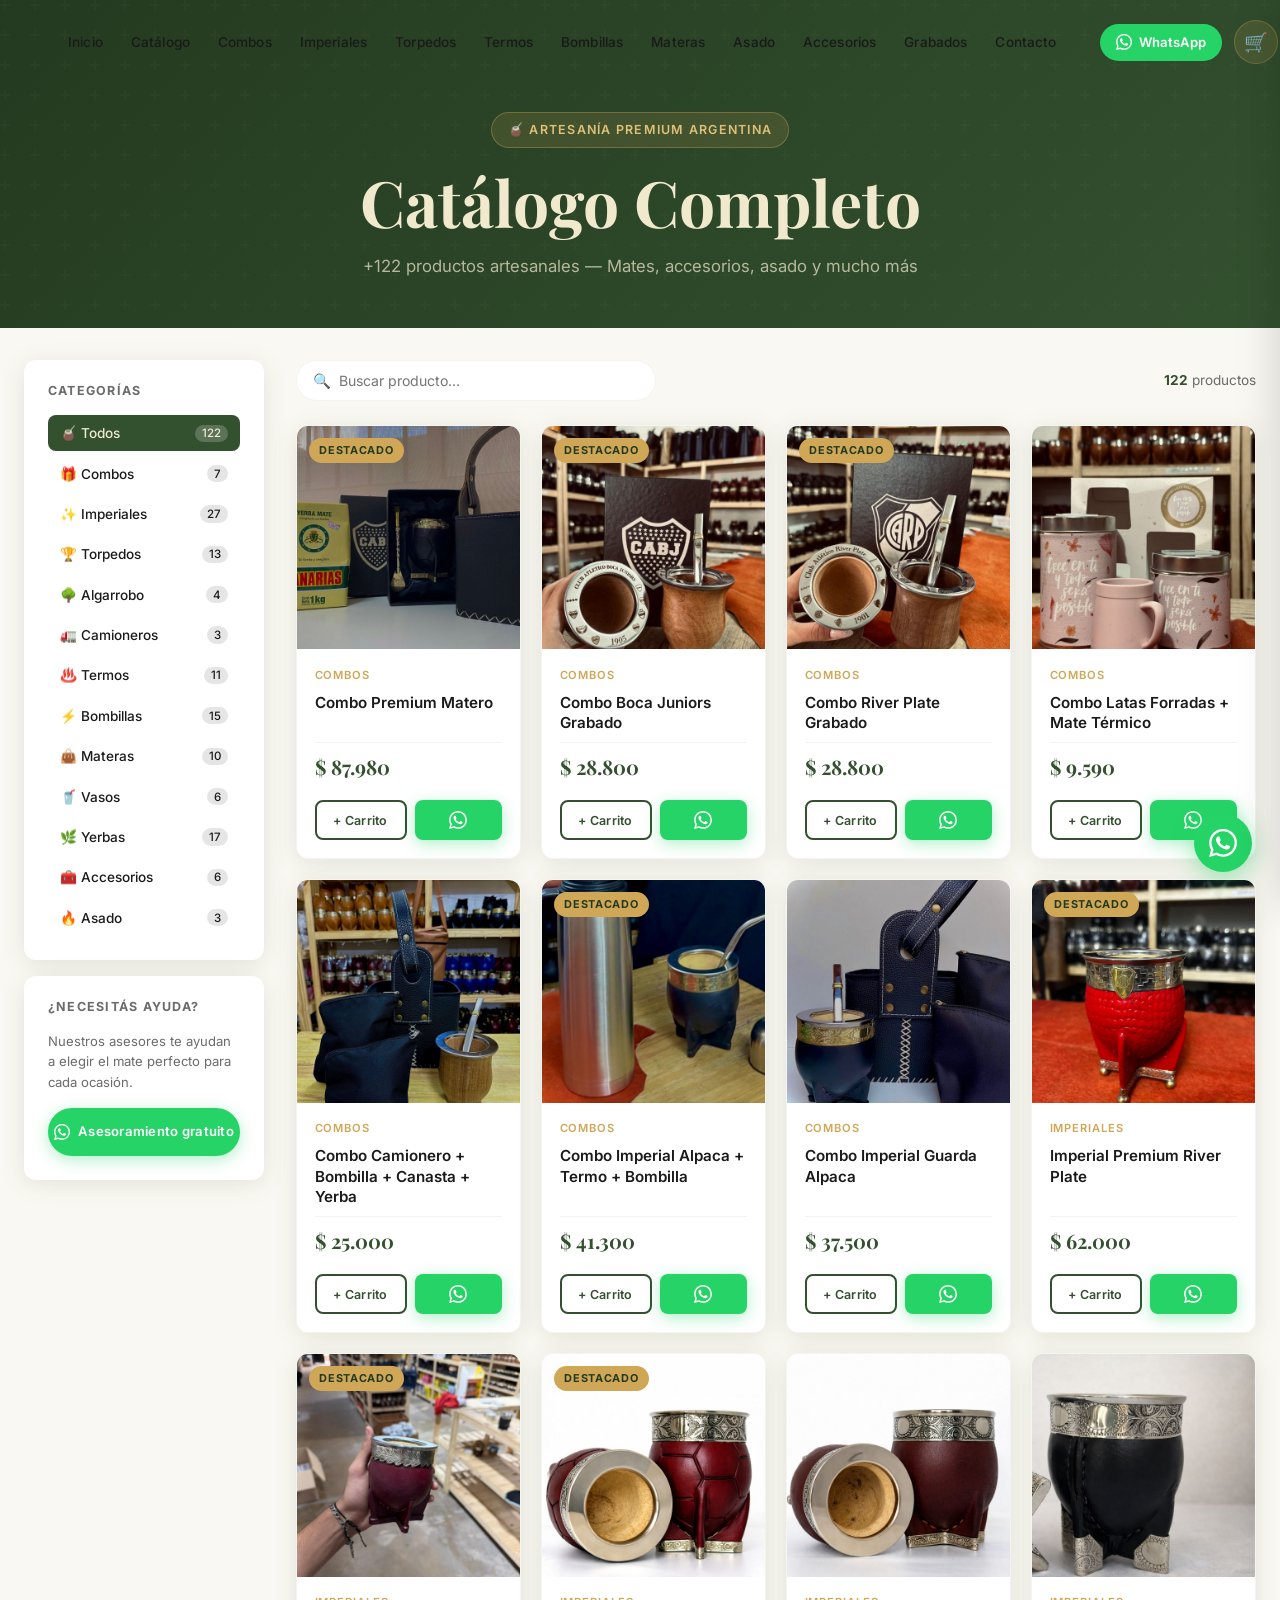
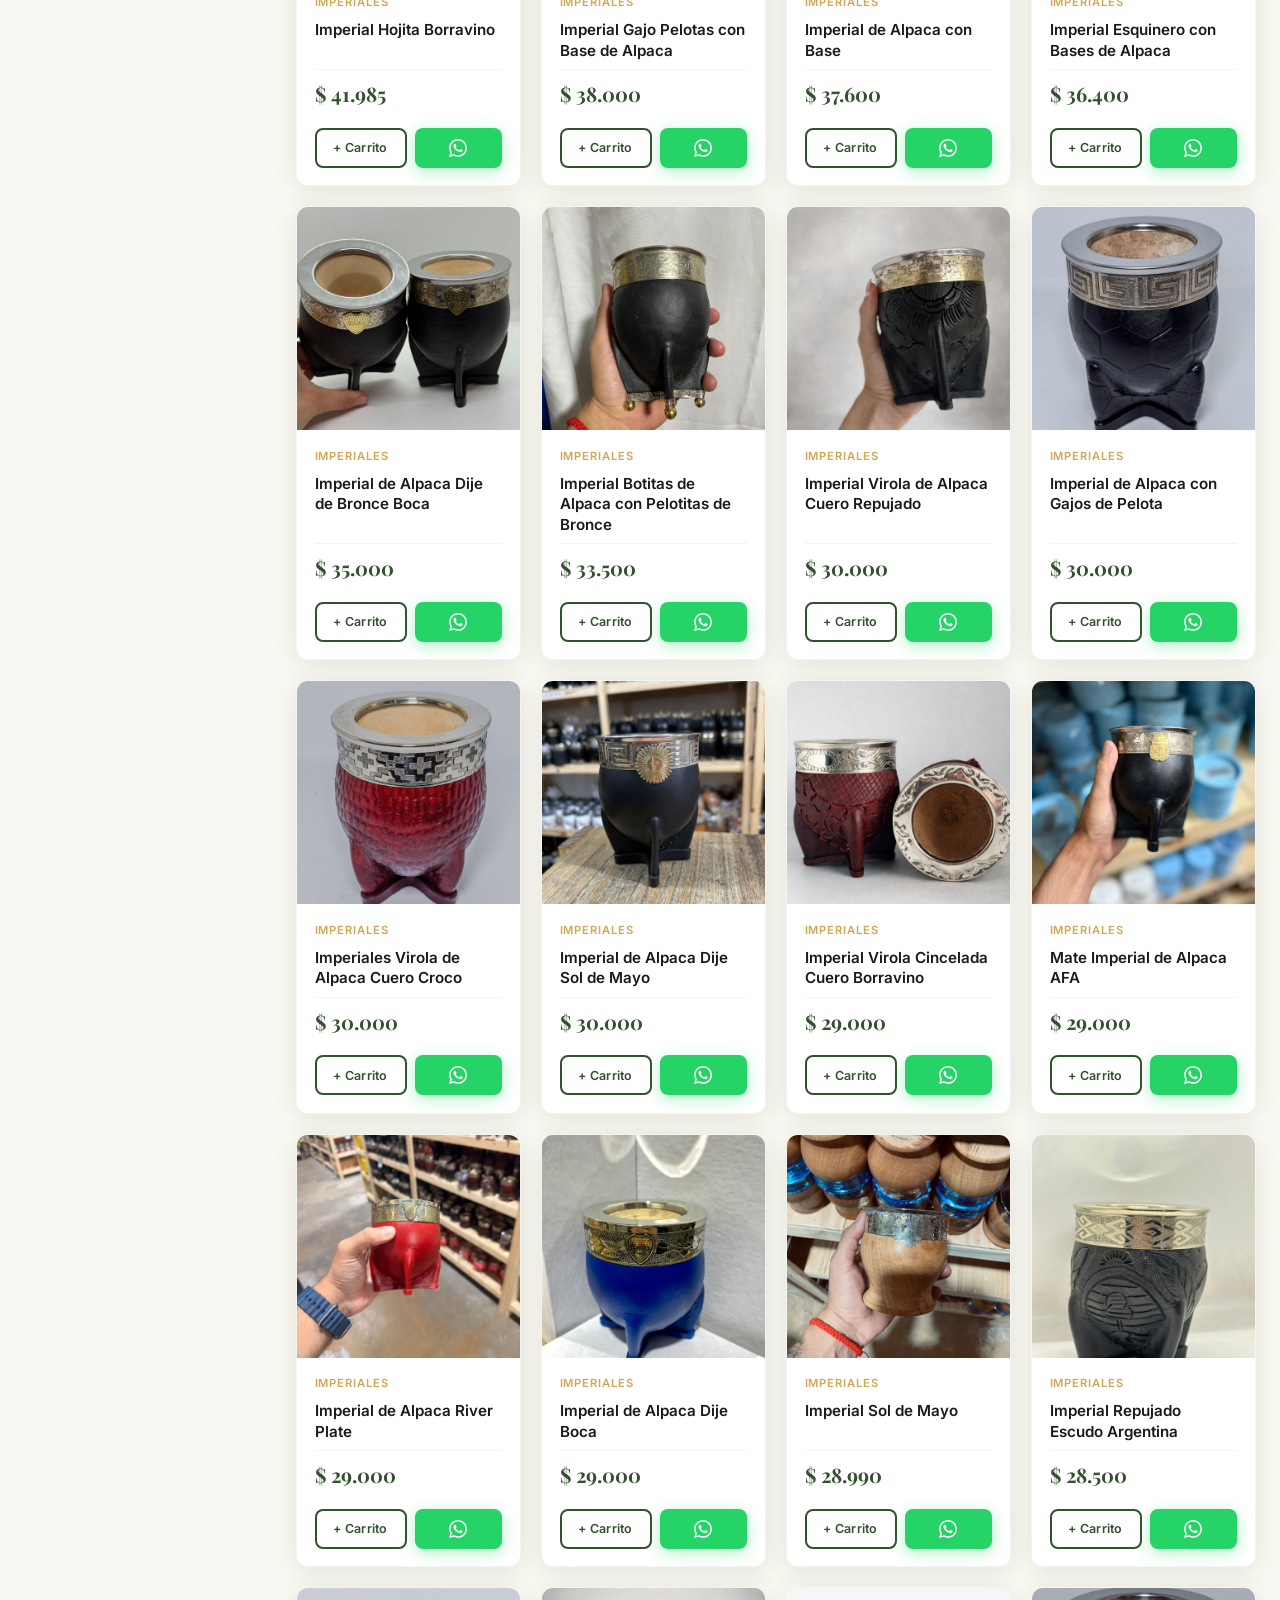
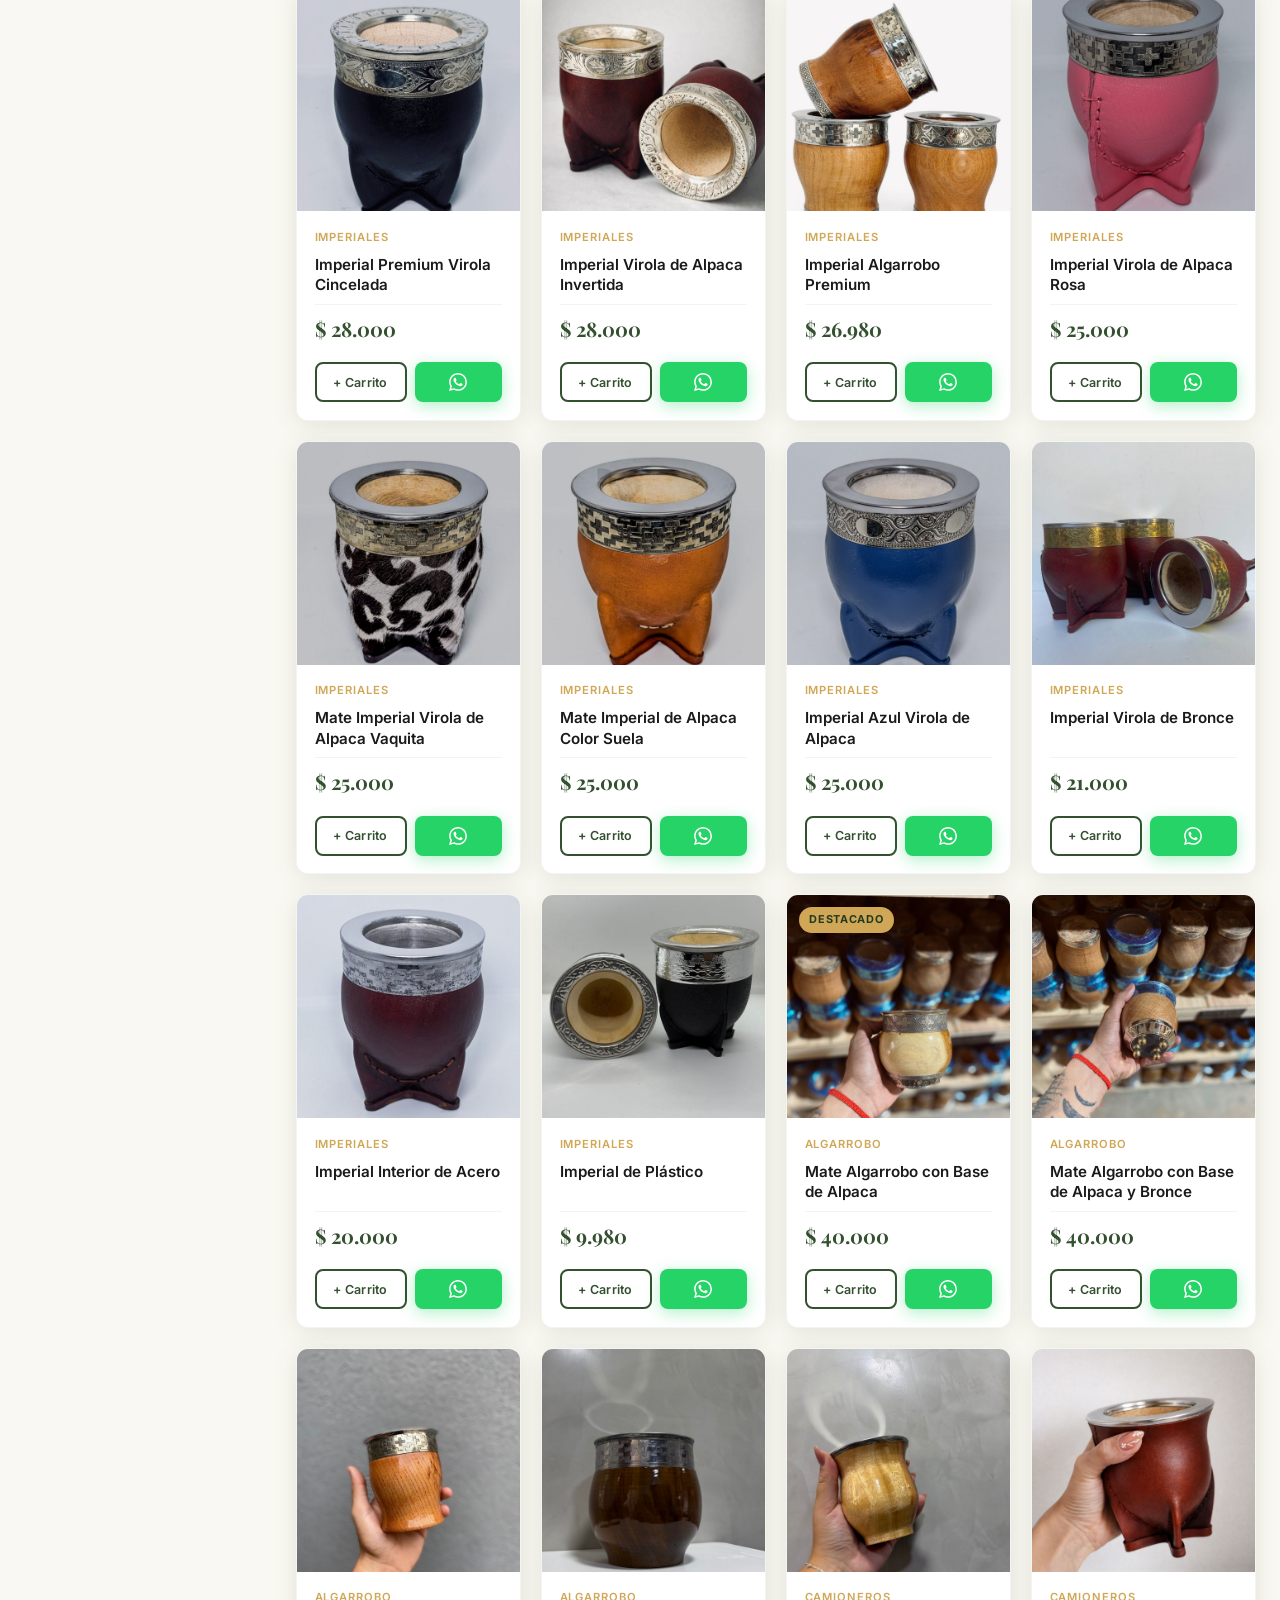
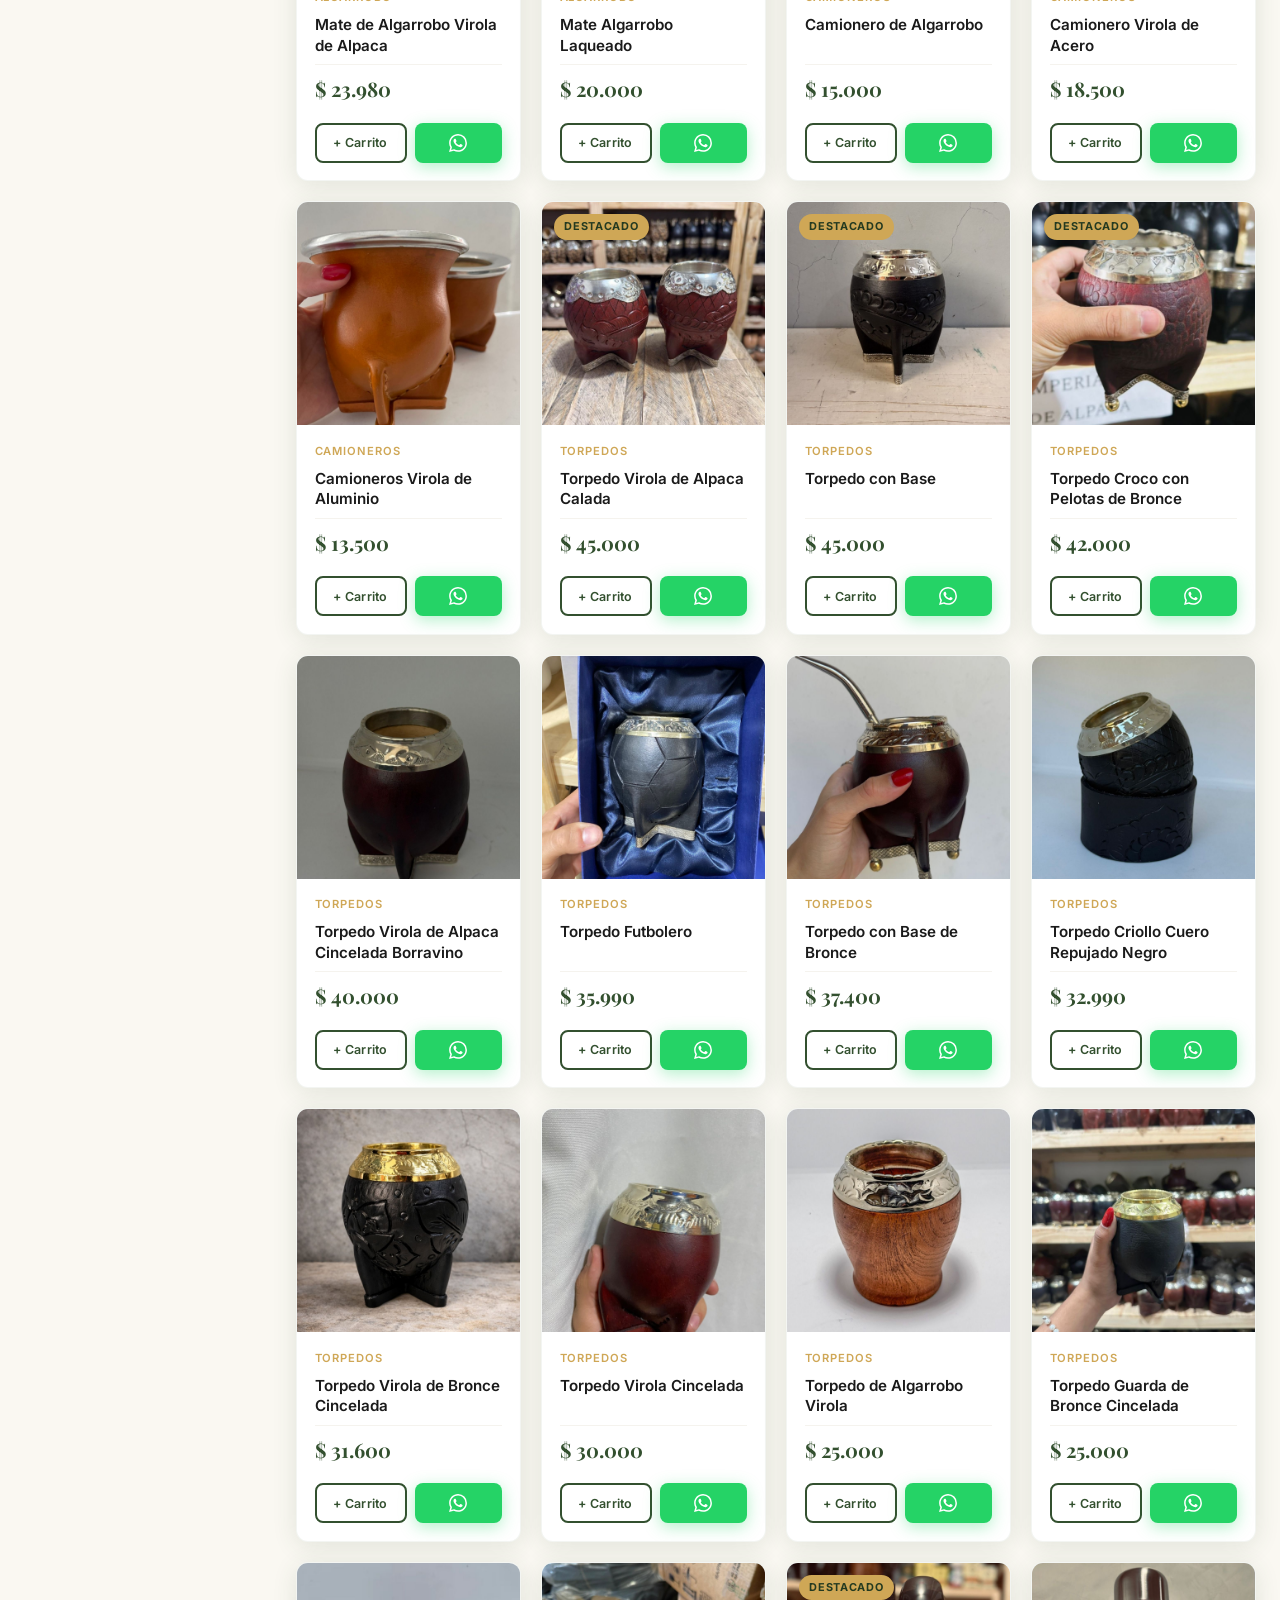
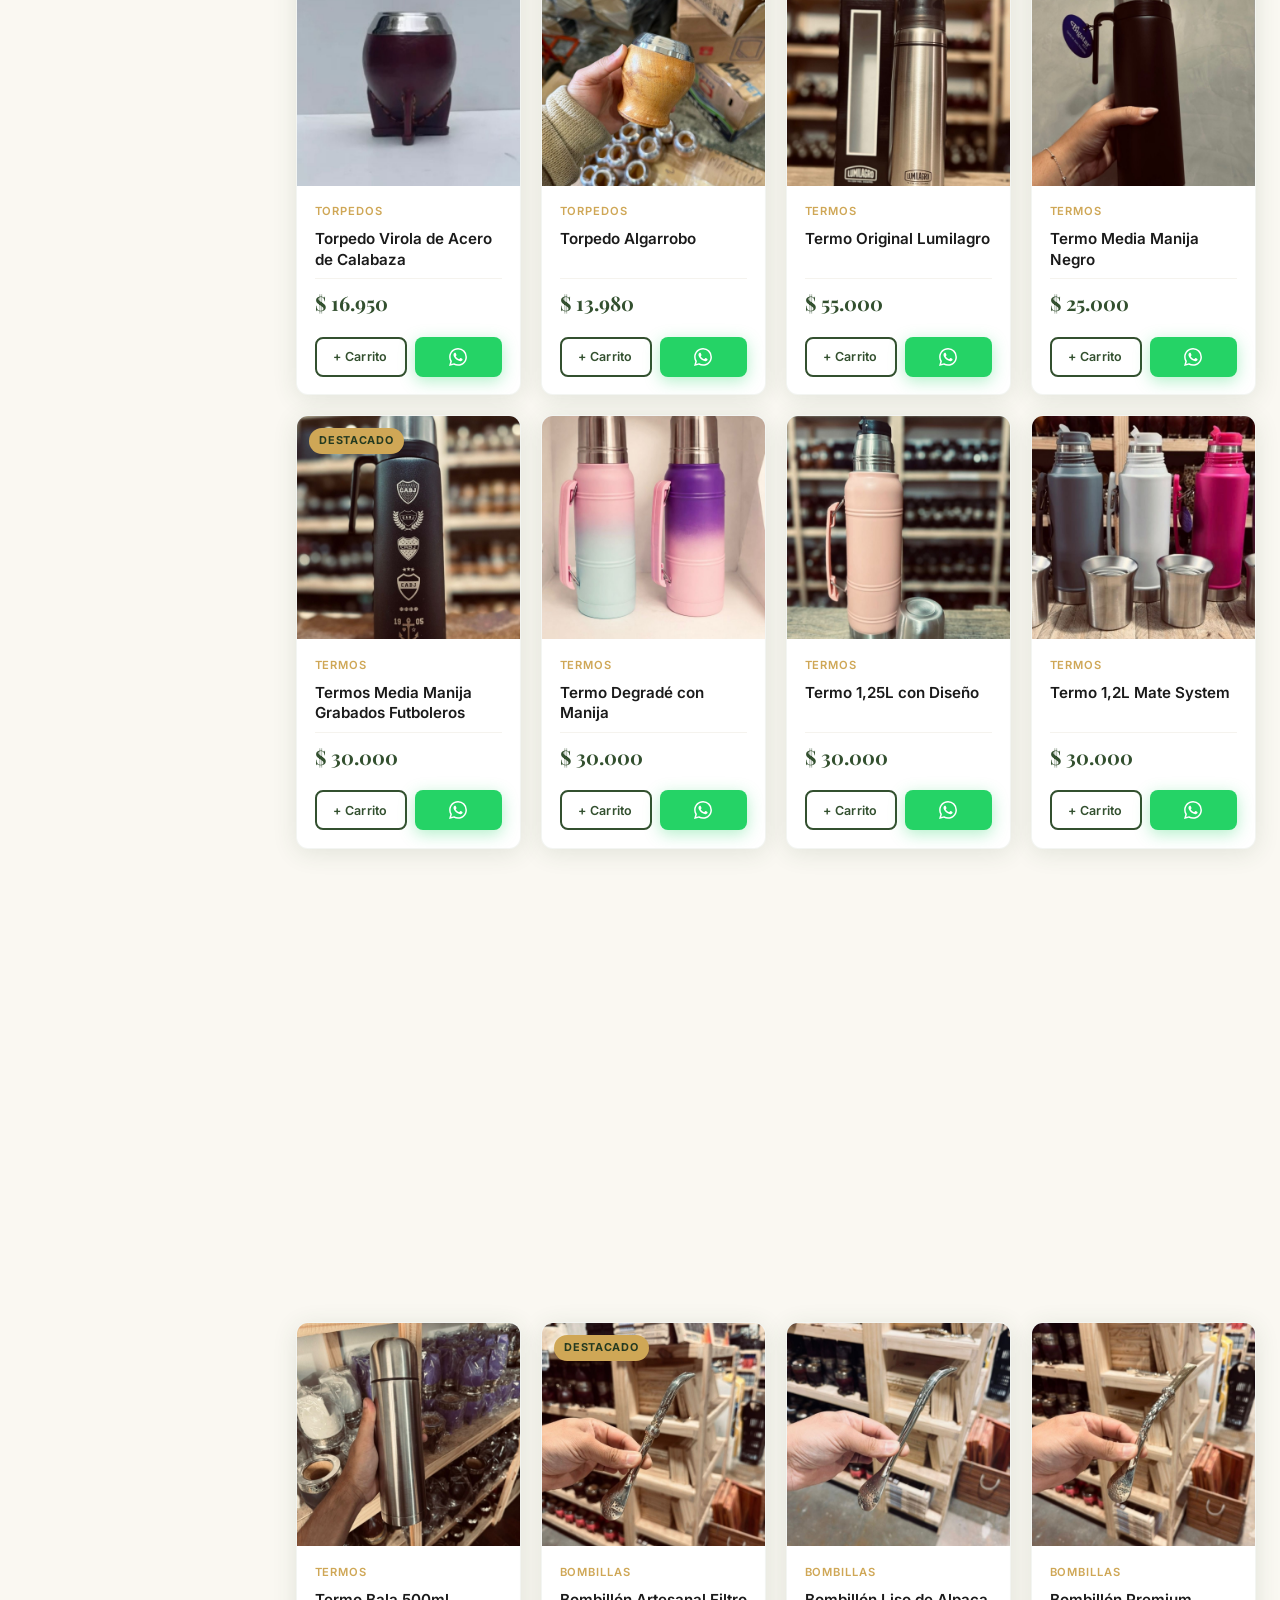
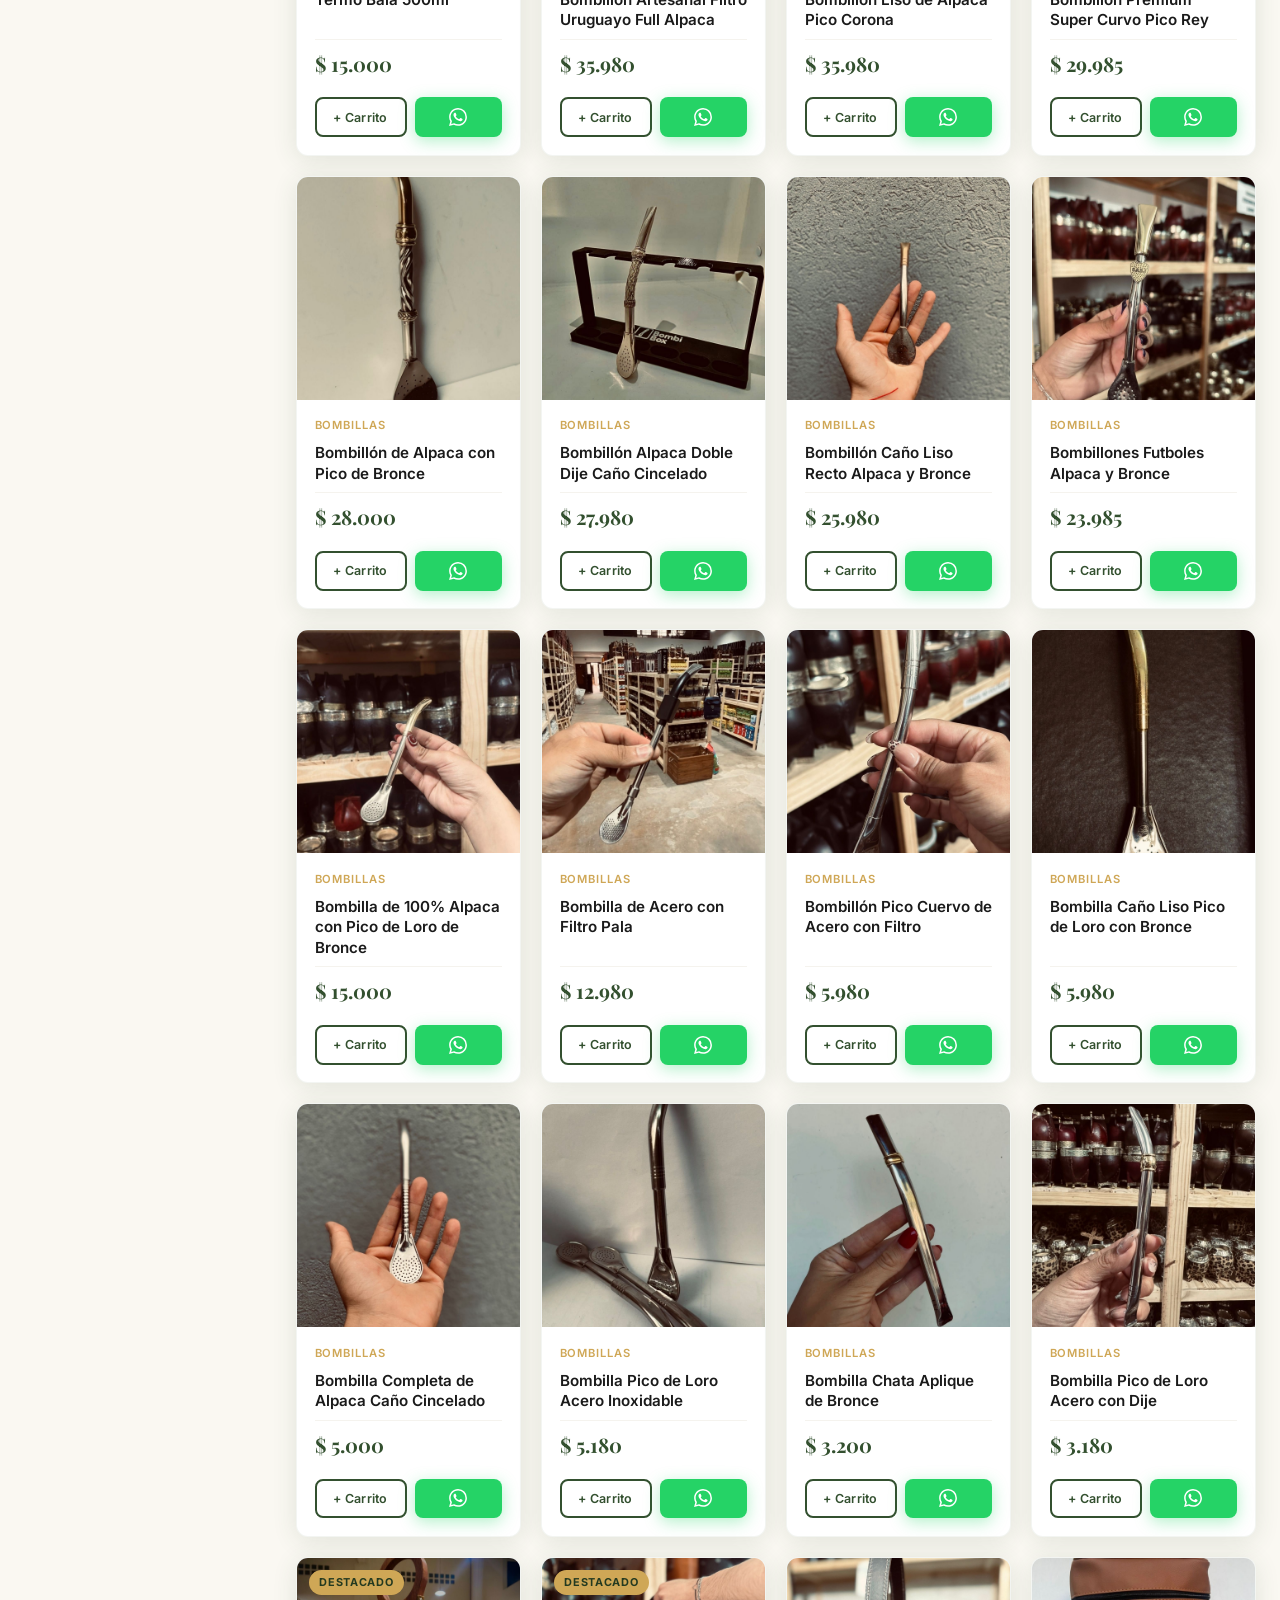
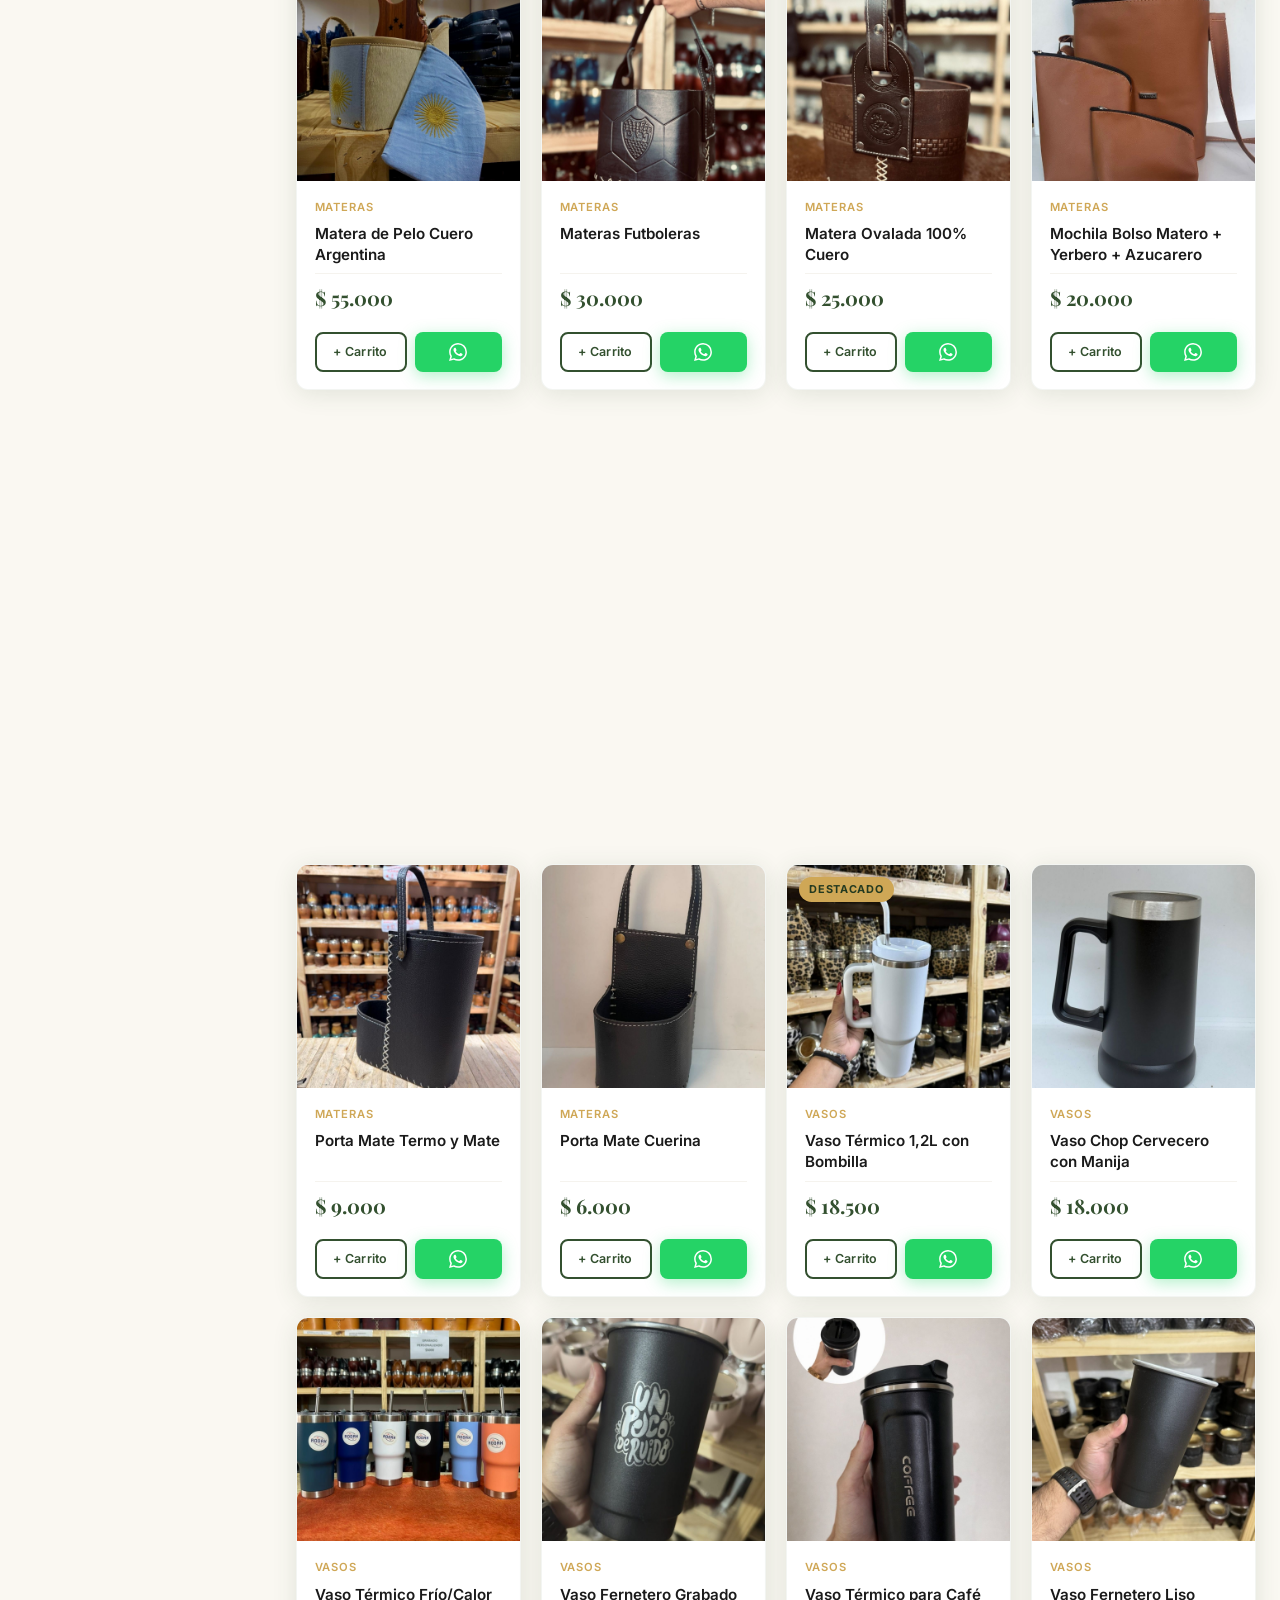
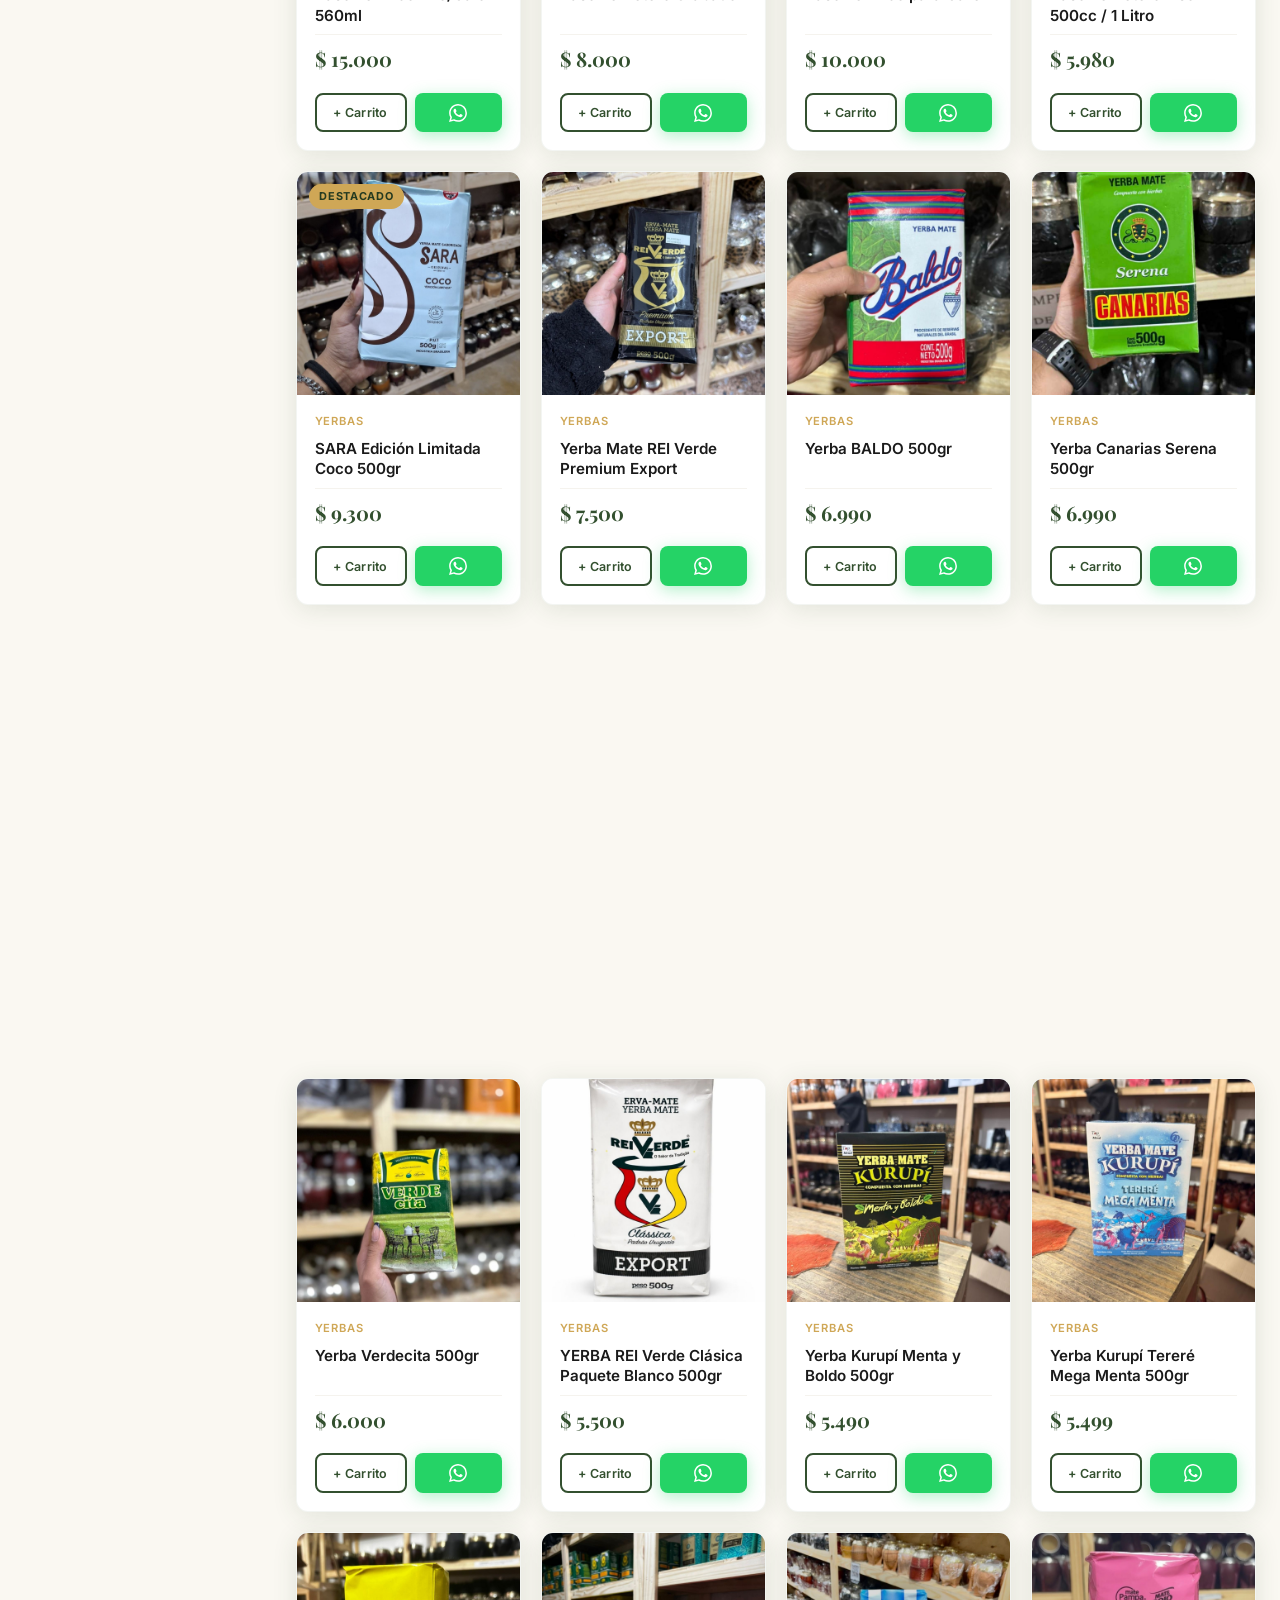
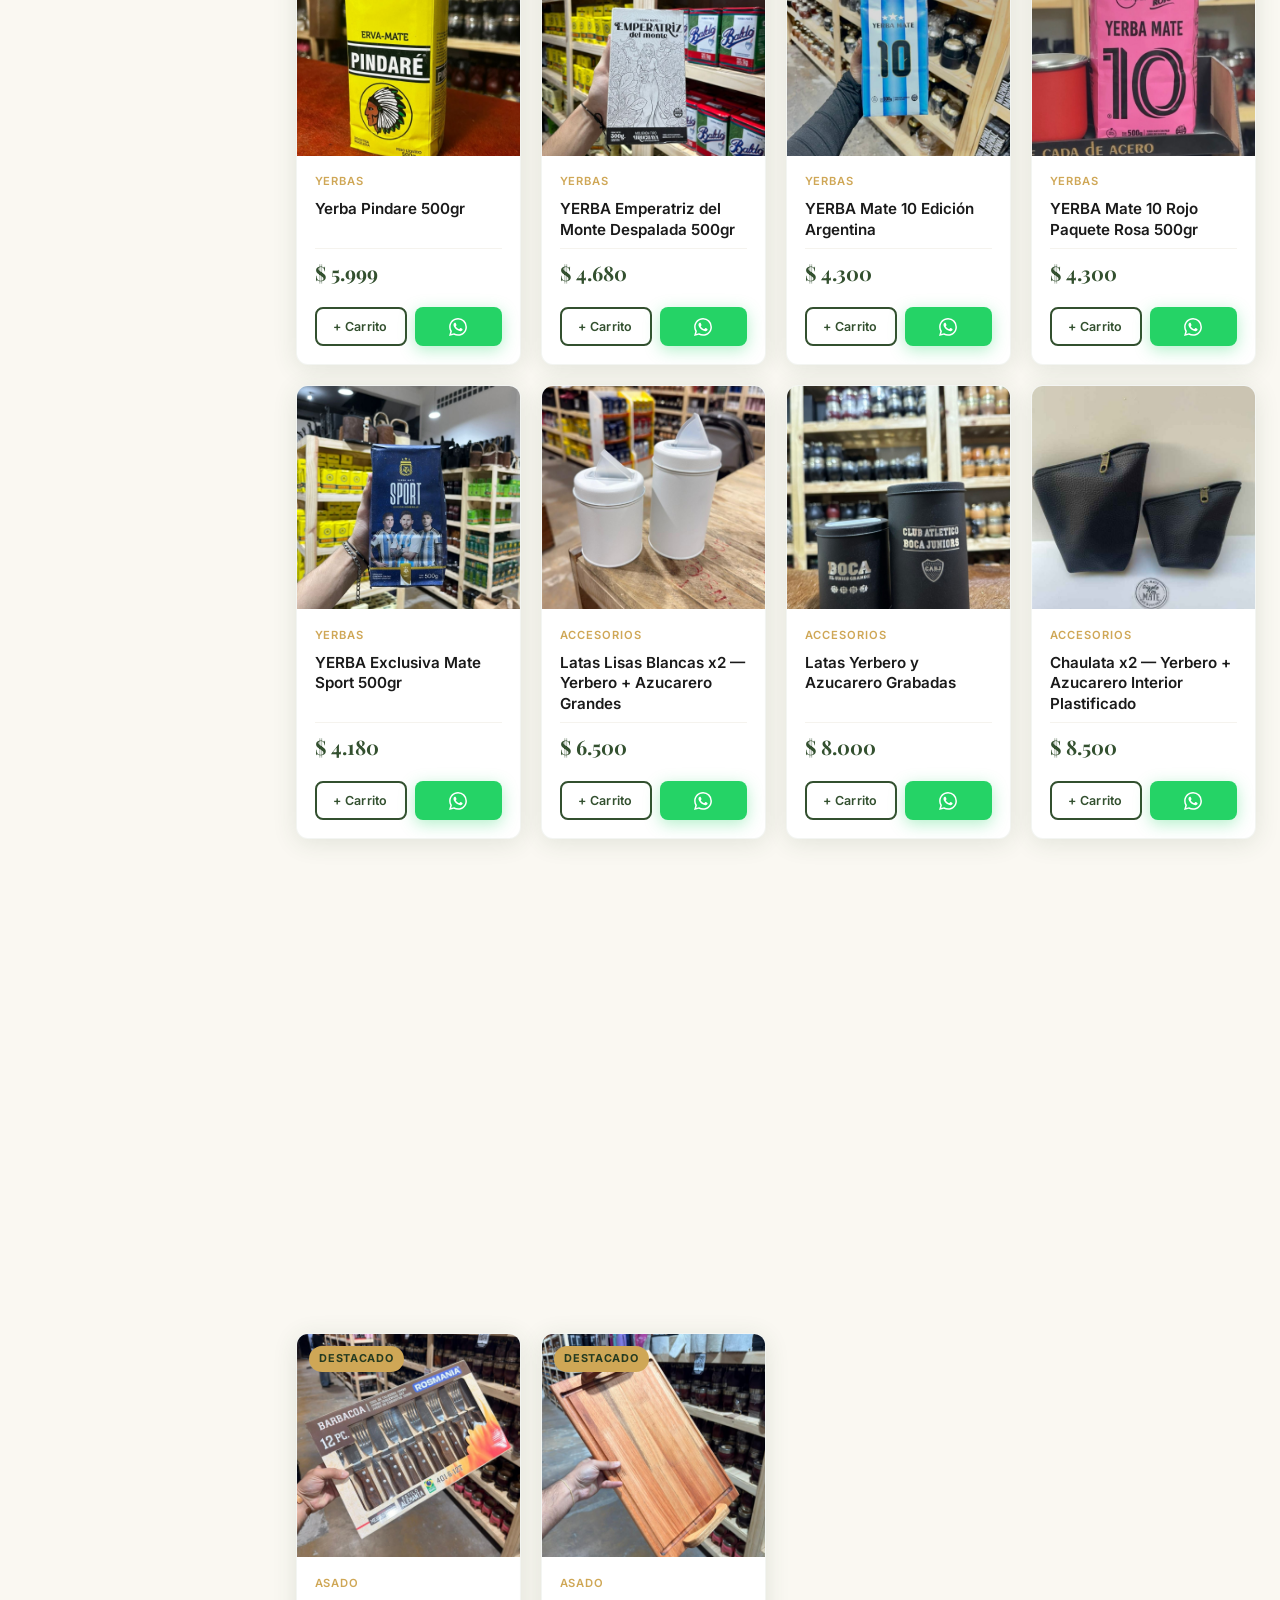
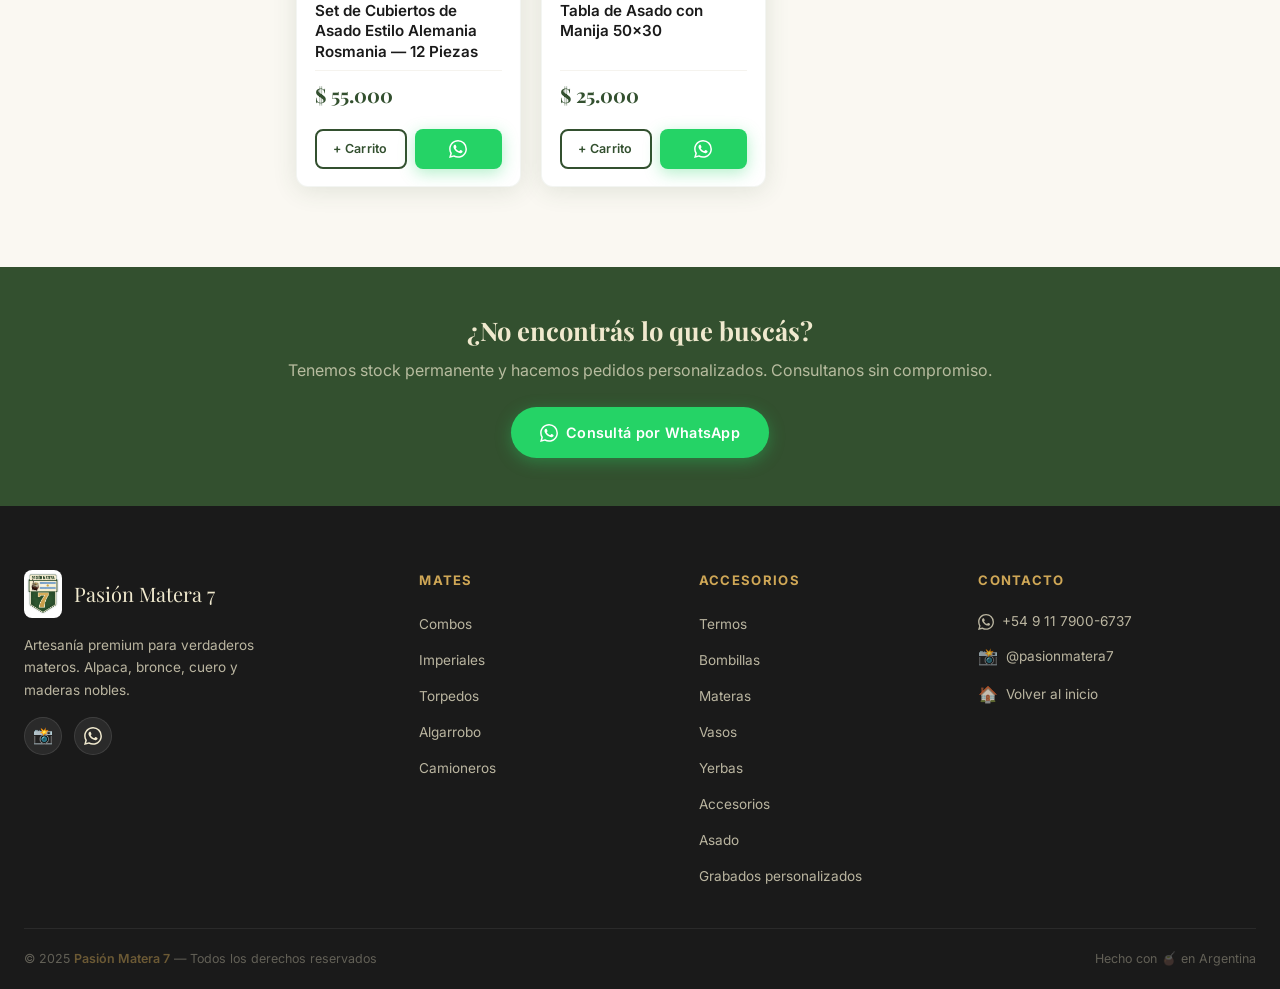
==== commit c8c6e5b0: "Agregar Accesorios, Asado y seccion Grabados Personalizados - Nuevas categorias: Accesorios (6 produ" ====
--- a/catalogo.html
+++ b/catalogo.html
@@ -3,8 +3,9 @@
 <head>
   <meta charset="UTF-8">
   <meta name="viewport" content="width=device-width, initial-scale=1.0">
-  <title>Catálogo — Pasión Matera 7 | Mates Artesanales Premium</title>
-  <meta name="description" content="Catálogo completo de mates artesanales premium: imperiales, torpedos, camioneros, termos, bombillas, materas y yerbas.">
+  <title>Catálogo — Pasión Matera 7 | Mates, Asado y Accesorios Premium</title>
+  <meta name="description" content="Catálogo completo: mates artesanales premium, imperiales, torpedos, camioneros, termos, bombillas, materas, yerbas, accesorios, sets de asado y grabados personalizados.">
+  <meta name="keywords" content="mates premium, imperiales, torpedos, termos, bombillas, materas, yerbas, accesorios mate, set de asado, tabla de asado, cubiertos asado, grabados personalizados">
   <link rel="stylesheet" href="css/styles.css">
   <link rel="preconnect" href="https://fonts.googleapis.com">
   <link rel="preconnect" href="https://fonts.gstatic.com" crossorigin>
@@ -29,7 +30,9 @@
         <li><a href="catalogo.html?cat=termos">Termos</a></li>
         <li><a href="catalogo.html?cat=bombillas">Bombillas</a></li>
         <li><a href="catalogo.html?cat=materas">Materas</a></li>
-        <li><a href="catalogo.html?cat=yerbas">Yerbas</a></li>
+        <li><a href="catalogo.html?cat=asado">Asado</a></li>
+        <li><a href="catalogo.html?cat=accesorios">Accesorios</a></li>
+        <li><a href="index.html#grabados">Grabados</a></li>
         <li><a href="index.html#contacto">Contacto</a></li>
       </ul>
       <div class="nav-actions">
@@ -63,6 +66,9 @@
   <a href="catalogo.html?cat=materas">Materas</a>
   <a href="catalogo.html?cat=vasos">Vasos</a>
   <a href="catalogo.html?cat=yerbas">Yerbas</a>
+  <a href="catalogo.html?cat=accesorios">Accesorios</a>
+  <a href="catalogo.html?cat=asado">Asado</a>
+  <a href="index.html#grabados">Grabados Personalizados</a>
   <a href="https://wa.me/5491179006737" target="_blank" style="color:#4ade80;margin-top:1rem;display:flex;align-items:center;gap:0.4rem"><svg xmlns="http://www.w3.org/2000/svg" viewBox="0 0 24 24" fill="currentColor" width="20" height="20"><path d="M17.472 14.382c-.297-.149-1.758-.867-2.03-.967-.273-.099-.471-.148-.67.15-.197.297-.767.966-.94 1.164-.173.199-.347.223-.644.075-.297-.15-1.255-.463-2.39-1.475-.883-.788-1.48-1.761-1.653-2.059-.173-.297-.018-.458.13-.606.134-.133.298-.347.446-.52.149-.174.198-.298.298-.497.099-.198.05-.371-.025-.52-.075-.149-.669-1.612-.916-2.207-.242-.579-.487-.5-.669-.51-.173-.008-.371-.01-.57-.01-.198 0-.52.074-.792.372-.272.297-1.04 1.016-1.04 2.479 0 1.462 1.065 2.875 1.213 3.074.149.198 2.096 3.2 5.077 4.487.709.306 1.262.489 1.694.625.712.227 1.36.195 1.871.118.571-.085 1.758-.719 2.006-1.413.248-.694.248-1.289.173-1.413-.074-.124-.272-.198-.57-.347m-5.421 7.403h-.004a9.87 9.87 0 01-5.031-1.378l-.361-.214-3.741.982.998-3.648-.235-.374a9.86 9.86 0 01-1.51-5.26c.001-5.45 4.436-9.884 9.888-9.884 2.64 0 5.122 1.03 6.988 2.898a9.825 9.825 0 012.893 6.994c-.003 5.45-4.437 9.884-9.885 9.884m8.413-18.297A11.815 11.815 0 0012.05 0C5.495 0 .16 5.335.157 11.892c0 2.096.547 4.142 1.588 5.945L.057 24l6.305-1.654a11.882 11.882 0 005.683 1.448h.005c6.554 0 11.89-5.335 11.893-11.893a11.821 11.821 0 00-3.48-8.413z"/></svg> WhatsApp</a>
 </div>
 
@@ -71,7 +77,7 @@
   <div class="container">
     <div class="hero-badge" style="display:inline-flex;margin-bottom:1rem">🧉 Artesanía Premium Argentina</div>
     <h1>Catálogo Completo</h1>
-    <p>+113 productos artesanales — Encontrá el mate que te representa</p>
+    <p>+122 productos artesanales — Mates, accesorios, asado y mucho más</p>
   </div>
 </section>
 
@@ -111,7 +117,7 @@
             <span class="search-icon">🔍</span>
             <input type="text" id="catalog-search" placeholder="Buscar producto..." autocomplete="off">
           </div>
-          <div class="results-count" id="results-count"><strong>113</strong> productos</div>
+          <div class="results-count" id="results-count"><strong>122</strong> productos</div>
         </div>
         <div class="catalog-grid" id="catalog-grid"></div>
       </div>
@@ -168,6 +174,9 @@
           <li><a href="catalogo.html?cat=materas">Materas</a></li>
           <li><a href="catalogo.html?cat=vasos">Vasos</a></li>
           <li><a href="catalogo.html?cat=yerbas">Yerbas</a></li>
+          <li><a href="catalogo.html?cat=accesorios">Accesorios</a></li>
+          <li><a href="catalogo.html?cat=asado">Asado</a></li>
+          <li><a href="index.html#grabados">Grabados personalizados</a></li>
         </ul>
       </div>
       <div class="footer-col">
--- a/css/styles.css
+++ b/css/styles.css
@@ -696,6 +696,108 @@
 .testimonial-author-info small { color: rgba(207,167,86,0.7); font-size: 0.75rem; }
 
 /* ══════════════════════════════════════
+   GRABADOS PERSONALIZADOS
+══════════════════════════════════════ */
+.grabados {
+  padding: 6rem 0;
+  background: linear-gradient(180deg, var(--crema) 0%, var(--blanco) 100%);
+  position: relative;
+}
+.grabados-intro { max-width: 620px; margin: 0 auto 3rem; text-align: center; }
+.grabados-intro p { color: var(--gris); font-size: 1.02rem; line-height: 1.7; }
+.grabados-examples {
+  display: grid;
+  grid-template-columns: repeat(3, 1fr);
+  gap: 1.25rem;
+  margin-bottom: 3.5rem;
+}
+.grabados-example {
+  position: relative;
+  border-radius: var(--radius);
+  overflow: hidden;
+  aspect-ratio: 4/3;
+  box-shadow: var(--sombra);
+}
+.grabados-example img { width: 100%; height: 100%; object-fit: cover; transition: transform 0.6s ease; }
+.grabados-example:hover img { transform: scale(1.07); }
+.grabados-example-label {
+  position: absolute;
+  left: 0; right: 0; bottom: 0;
+  padding: 1.5rem 1rem 1rem;
+  background: linear-gradient(transparent, rgba(36,58,32,0.9));
+  color: var(--crema);
+  font-weight: 600;
+  font-size: 0.92rem;
+}
+.grabados-prices {
+  display: grid;
+  grid-template-columns: repeat(3, 1fr);
+  gap: 1.5rem;
+}
+.grabado-card {
+  background: #fff;
+  border: 1px solid rgba(51,80,47,0.08);
+  border-radius: var(--radius);
+  padding: 2.25rem 1.5rem;
+  text-align: center;
+  box-shadow: var(--sombra);
+  transition: var(--transition);
+  display: flex;
+  flex-direction: column;
+  align-items: center;
+}
+.grabado-card:hover { transform: translateY(-6px); box-shadow: var(--sombra-hover); border-color: var(--dorado); }
+.grabado-card-icon {
+  width: 66px; height: 66px;
+  margin-bottom: 1.1rem;
+  border-radius: 50%;
+  background: var(--crema);
+  display: flex; align-items: center; justify-content: center;
+  font-size: 1.9rem;
+  border: 1px solid rgba(207,167,86,0.3);
+}
+.grabado-card h4 {
+  font-family: 'Inter', sans-serif;
+  font-size: 1.15rem;
+  font-weight: 700;
+  color: var(--verde-dark);
+}
+.grabado-card .price-from { font-size: 0.74rem; color: var(--gris); text-transform: uppercase; letter-spacing: 0.1em; margin-top: 0.4rem; }
+.grabado-card .price { font-family: 'Playfair Display', serif; font-size: 1.9rem; color: var(--verde); font-weight: 700; margin: 0.1rem 0 1rem; }
+.grabado-card p { font-size: 0.83rem; color: var(--gris); line-height: 1.55; margin-bottom: 1.4rem; flex: 1; }
+.grabado-card .btn { width: 100%; justify-content: center; }
+.grabados-steps {
+  display: flex;
+  justify-content: center;
+  gap: 1.5rem;
+  flex-wrap: wrap;
+  margin: 3.5rem auto 0;
+  max-width: 860px;
+}
+.grabado-step { display: flex; flex-direction: column; align-items: center; gap: 0.6rem; flex: 1; min-width: 150px; max-width: 200px; text-align: center; }
+.grabado-step-num {
+  width: 42px; height: 42px;
+  border-radius: 50%;
+  background: var(--verde);
+  color: var(--crema);
+  display: flex; align-items: center; justify-content: center;
+  font-weight: 700;
+  font-family: 'Playfair Display', serif;
+  font-size: 1.05rem;
+}
+.grabado-step p { font-size: 0.82rem; color: var(--gris); line-height: 1.45; }
+.grabado-step strong { color: var(--verde-dark); display: block; font-size: 0.88rem; margin-bottom: 0.15rem; }
+.grabados-cta { text-align: center; margin-top: 3rem; }
+
+@media (max-width: 768px) {
+  .grabados-examples { grid-template-columns: 1fr 1fr; }
+  .grabados-prices { grid-template-columns: 1fr; }
+}
+@media (max-width: 480px) {
+  .grabados-examples { grid-template-columns: 1fr; }
+}
+
+/* ══════════════════════════════════════
    INSTAGRAM SECTION
 ══════════════════════════════════════ */
 .instagram-section { padding: 5rem 0; background: var(--blanco); }
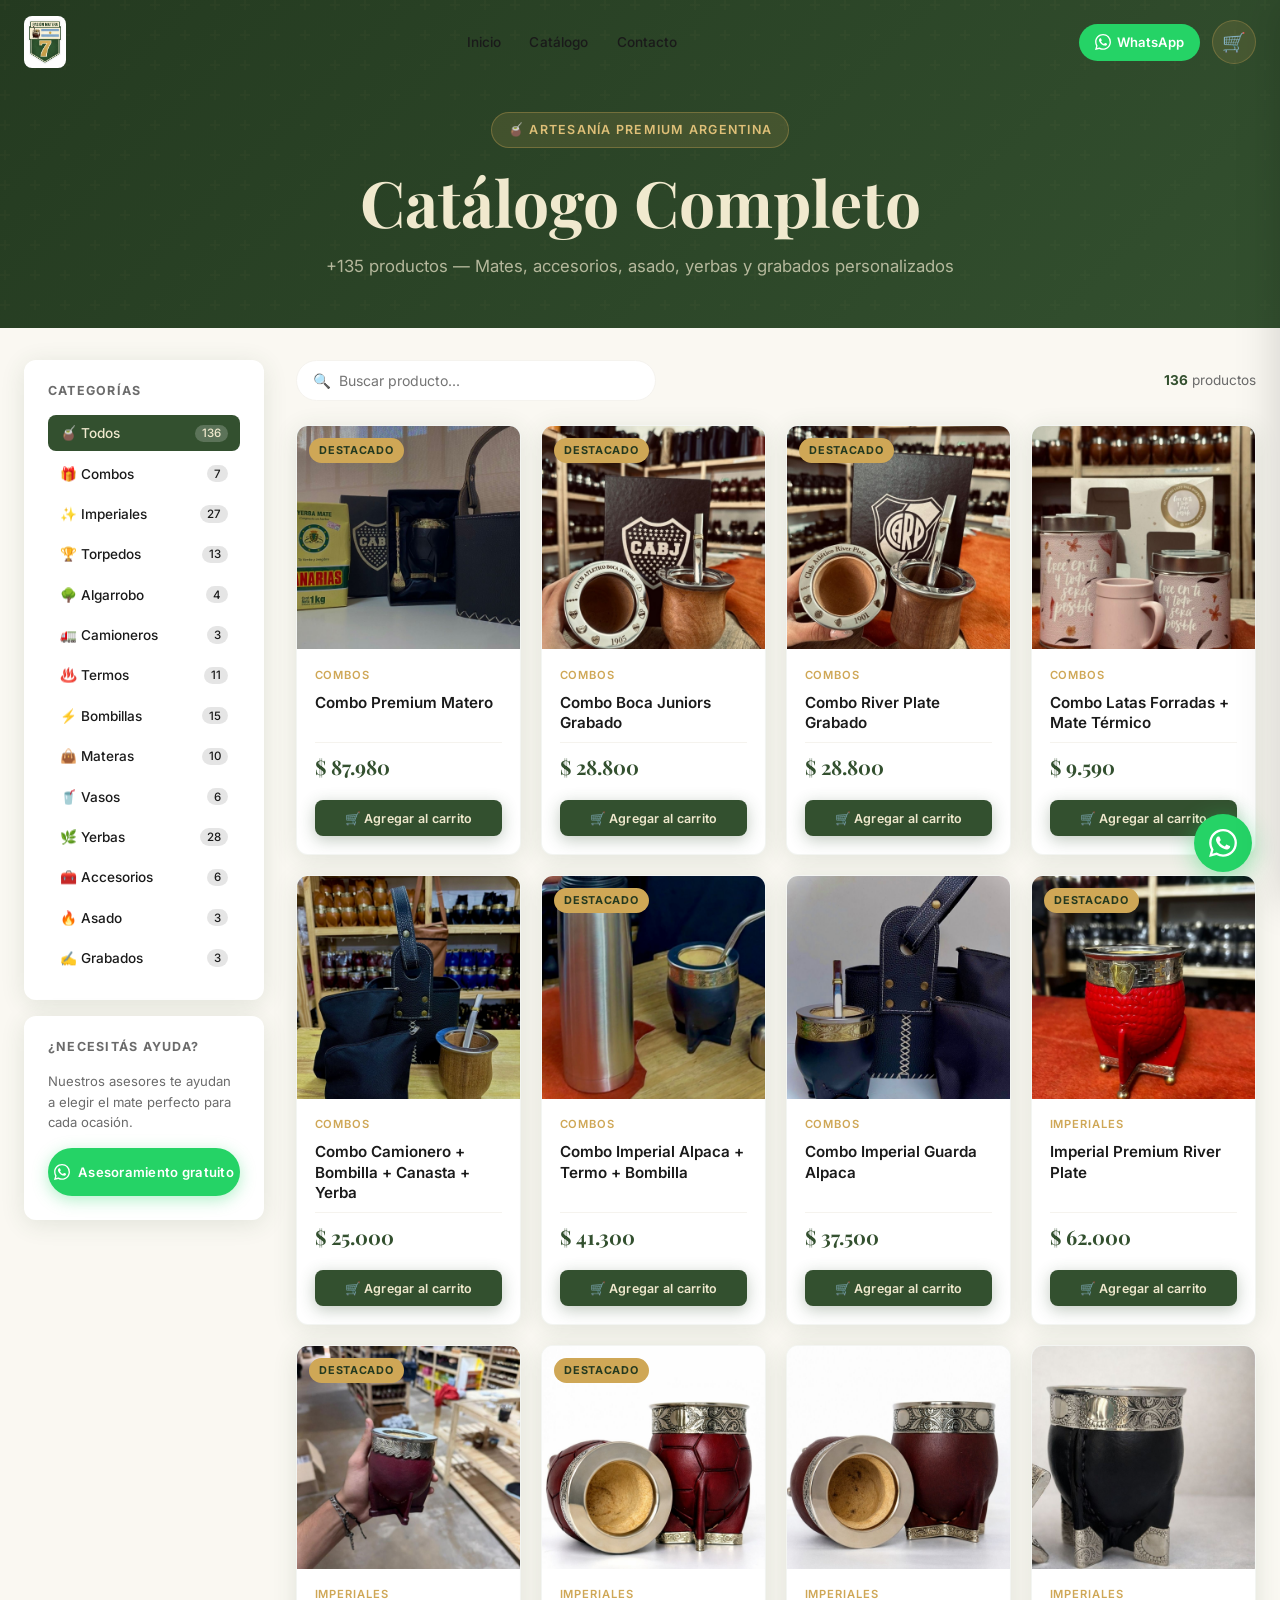
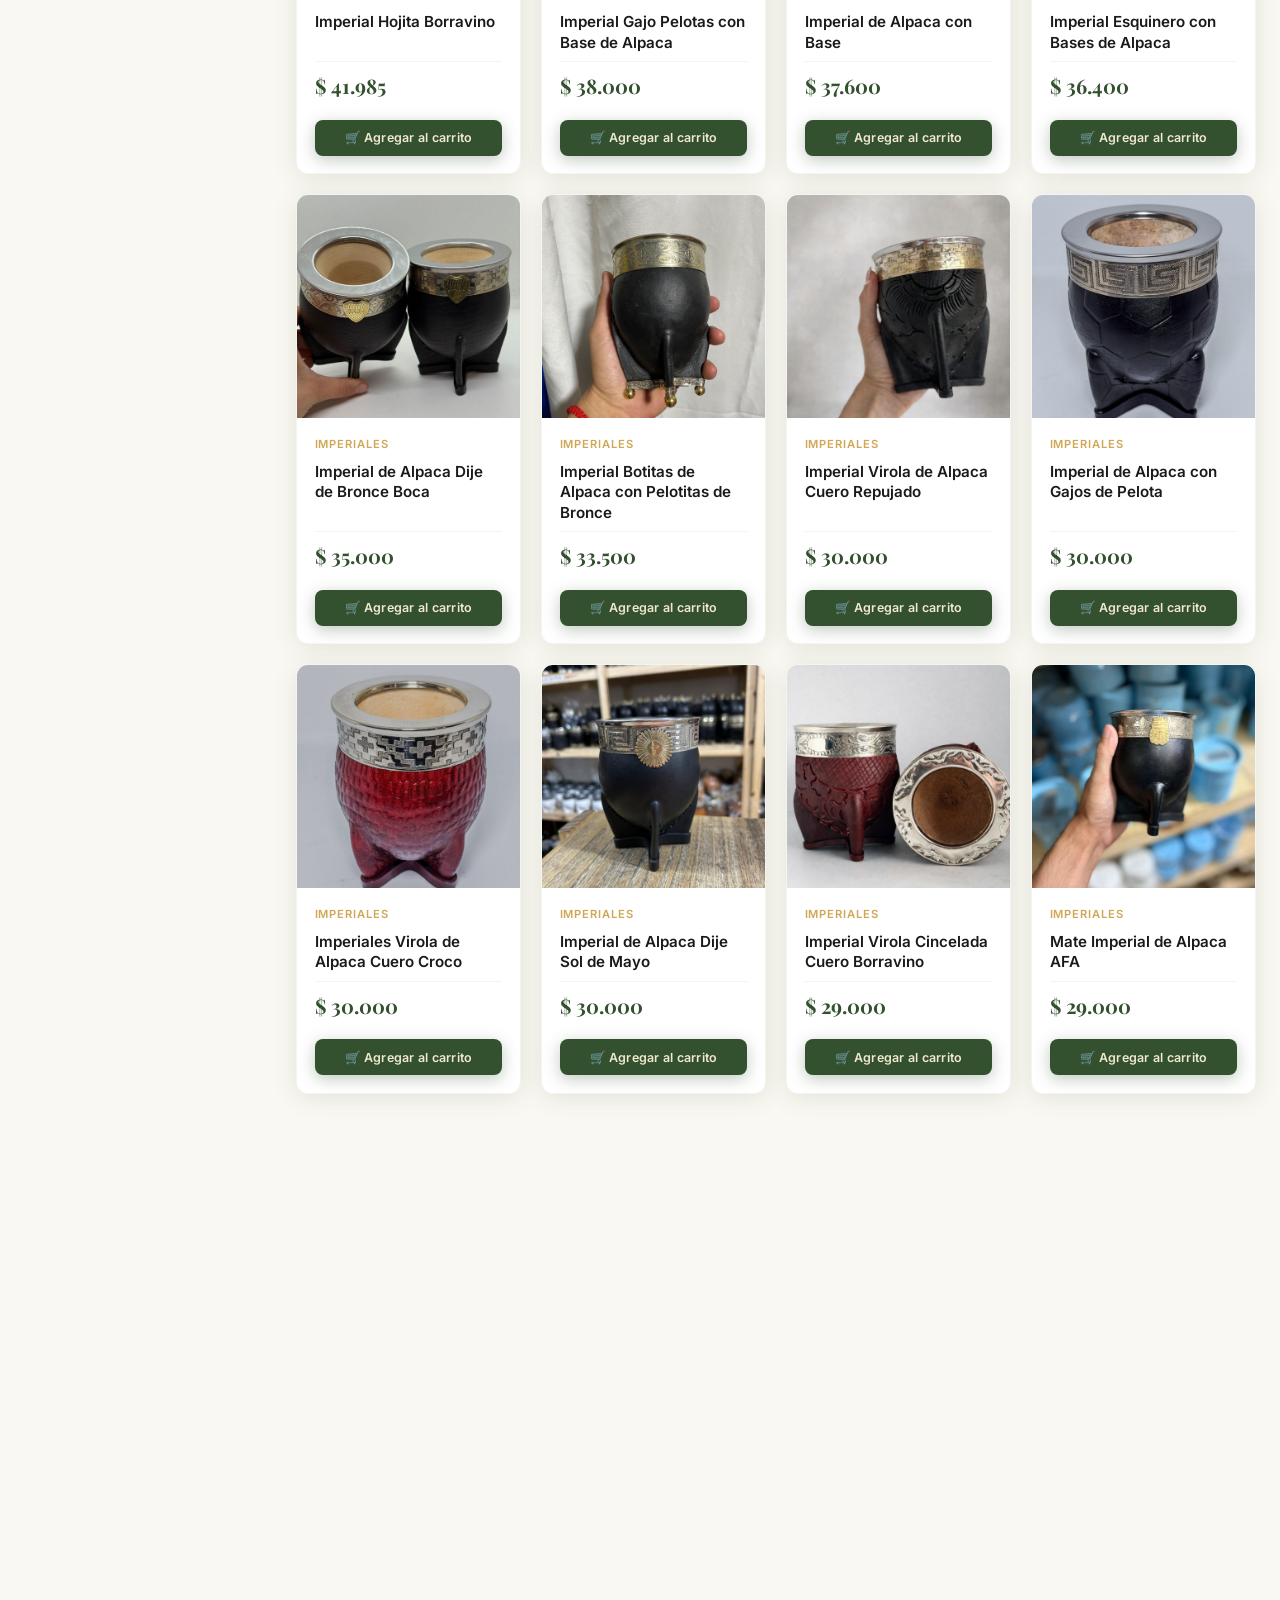
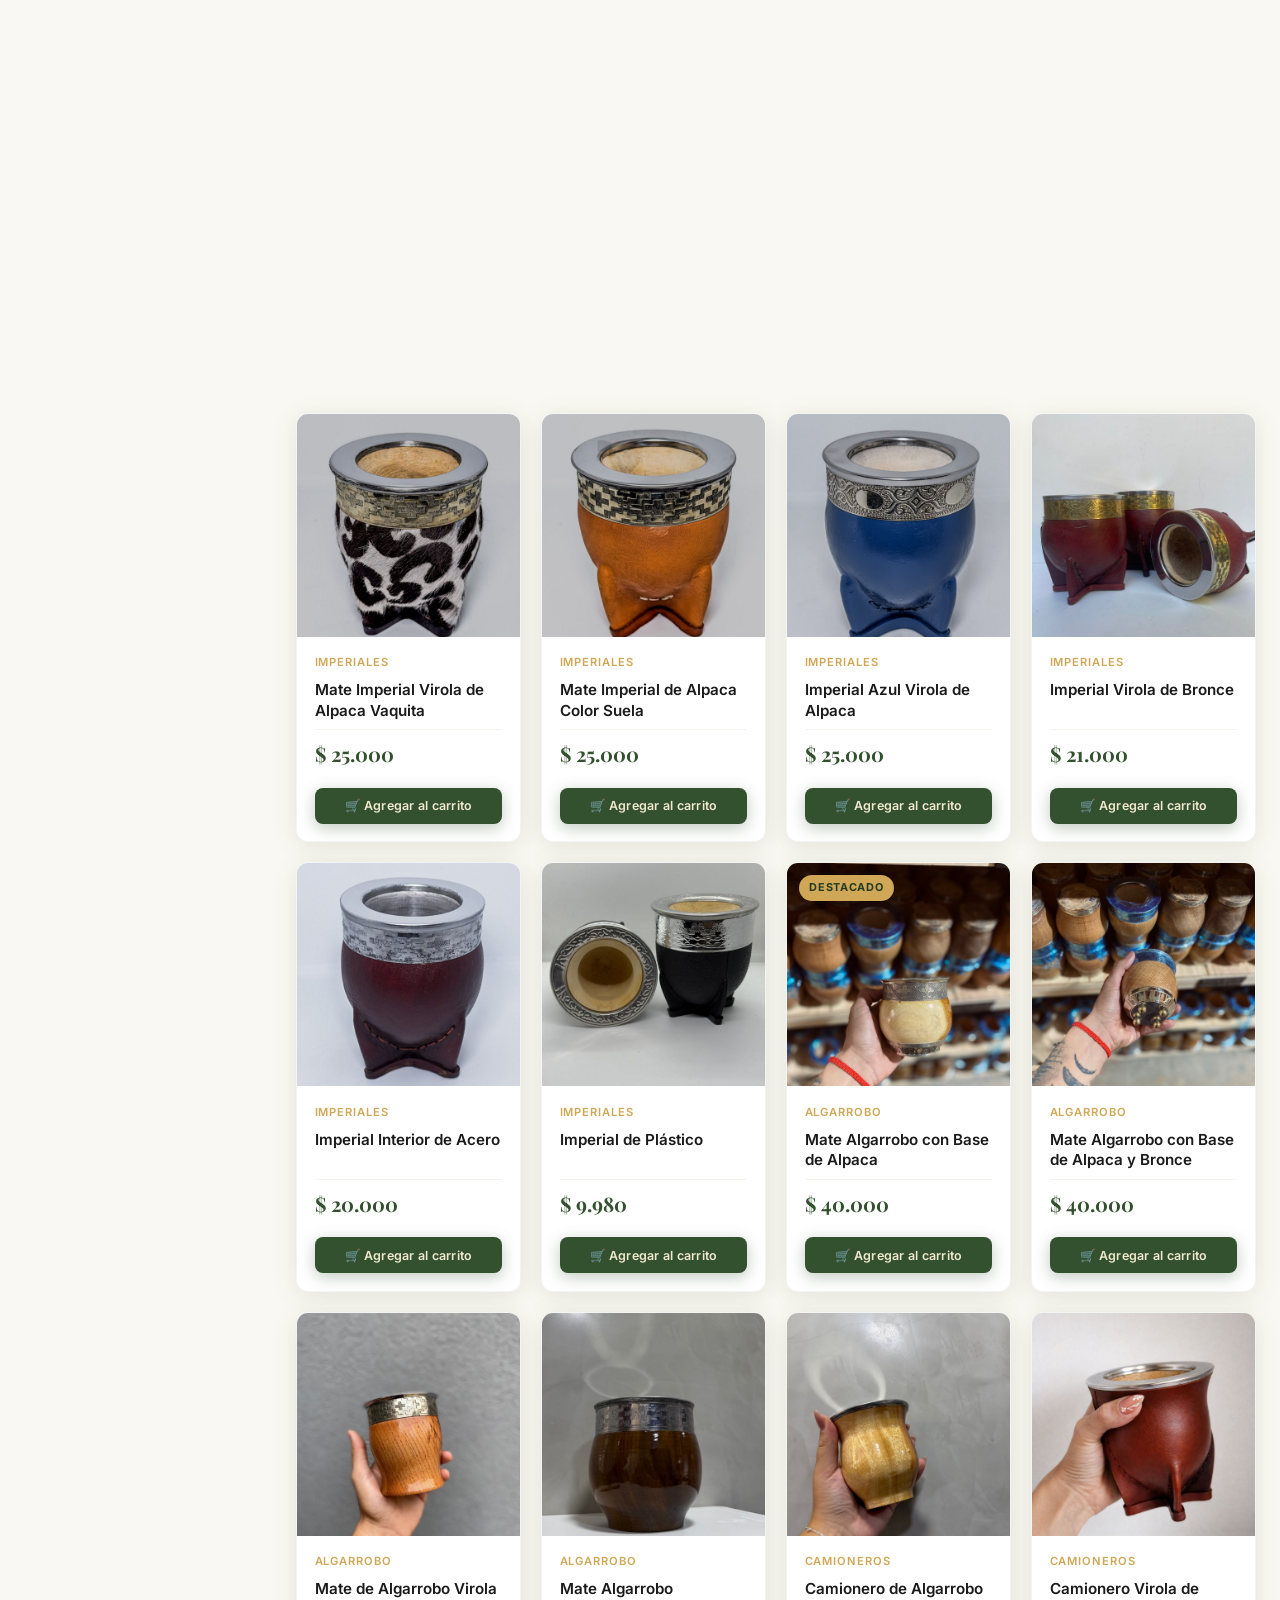
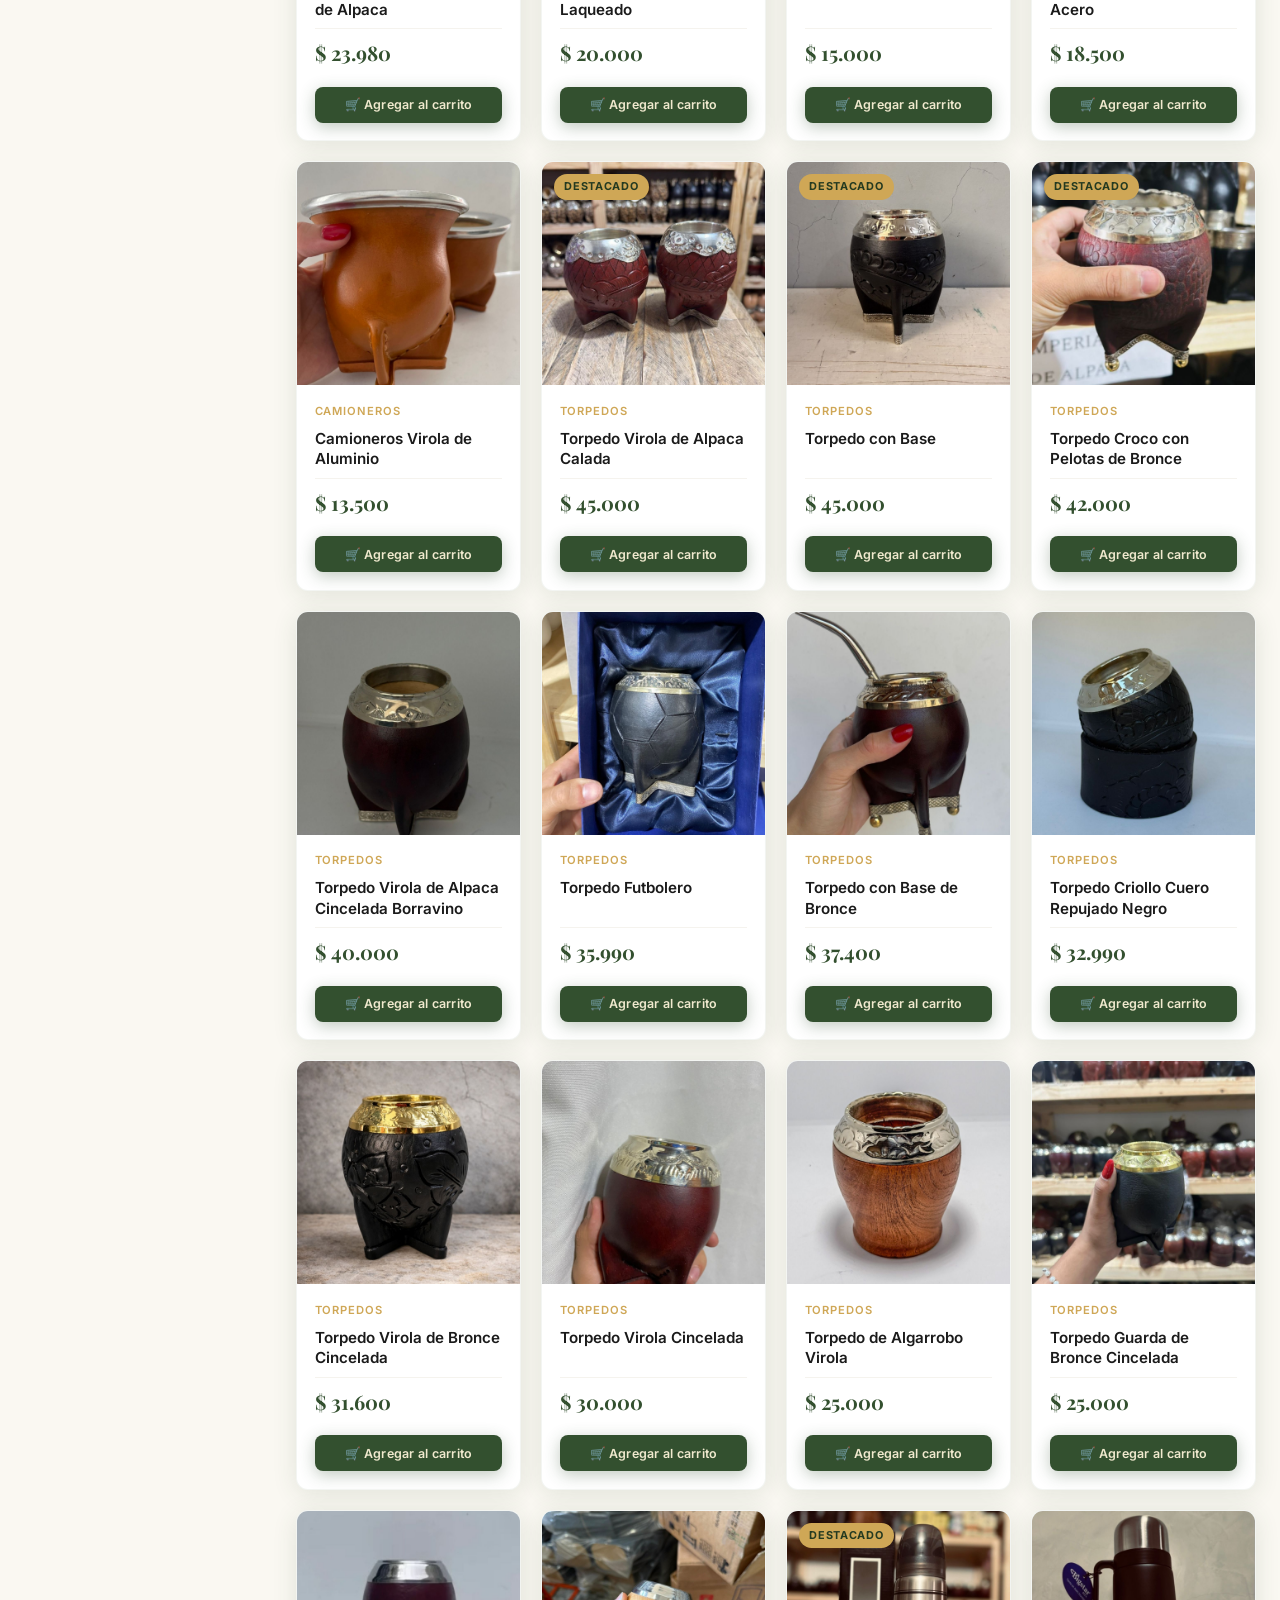
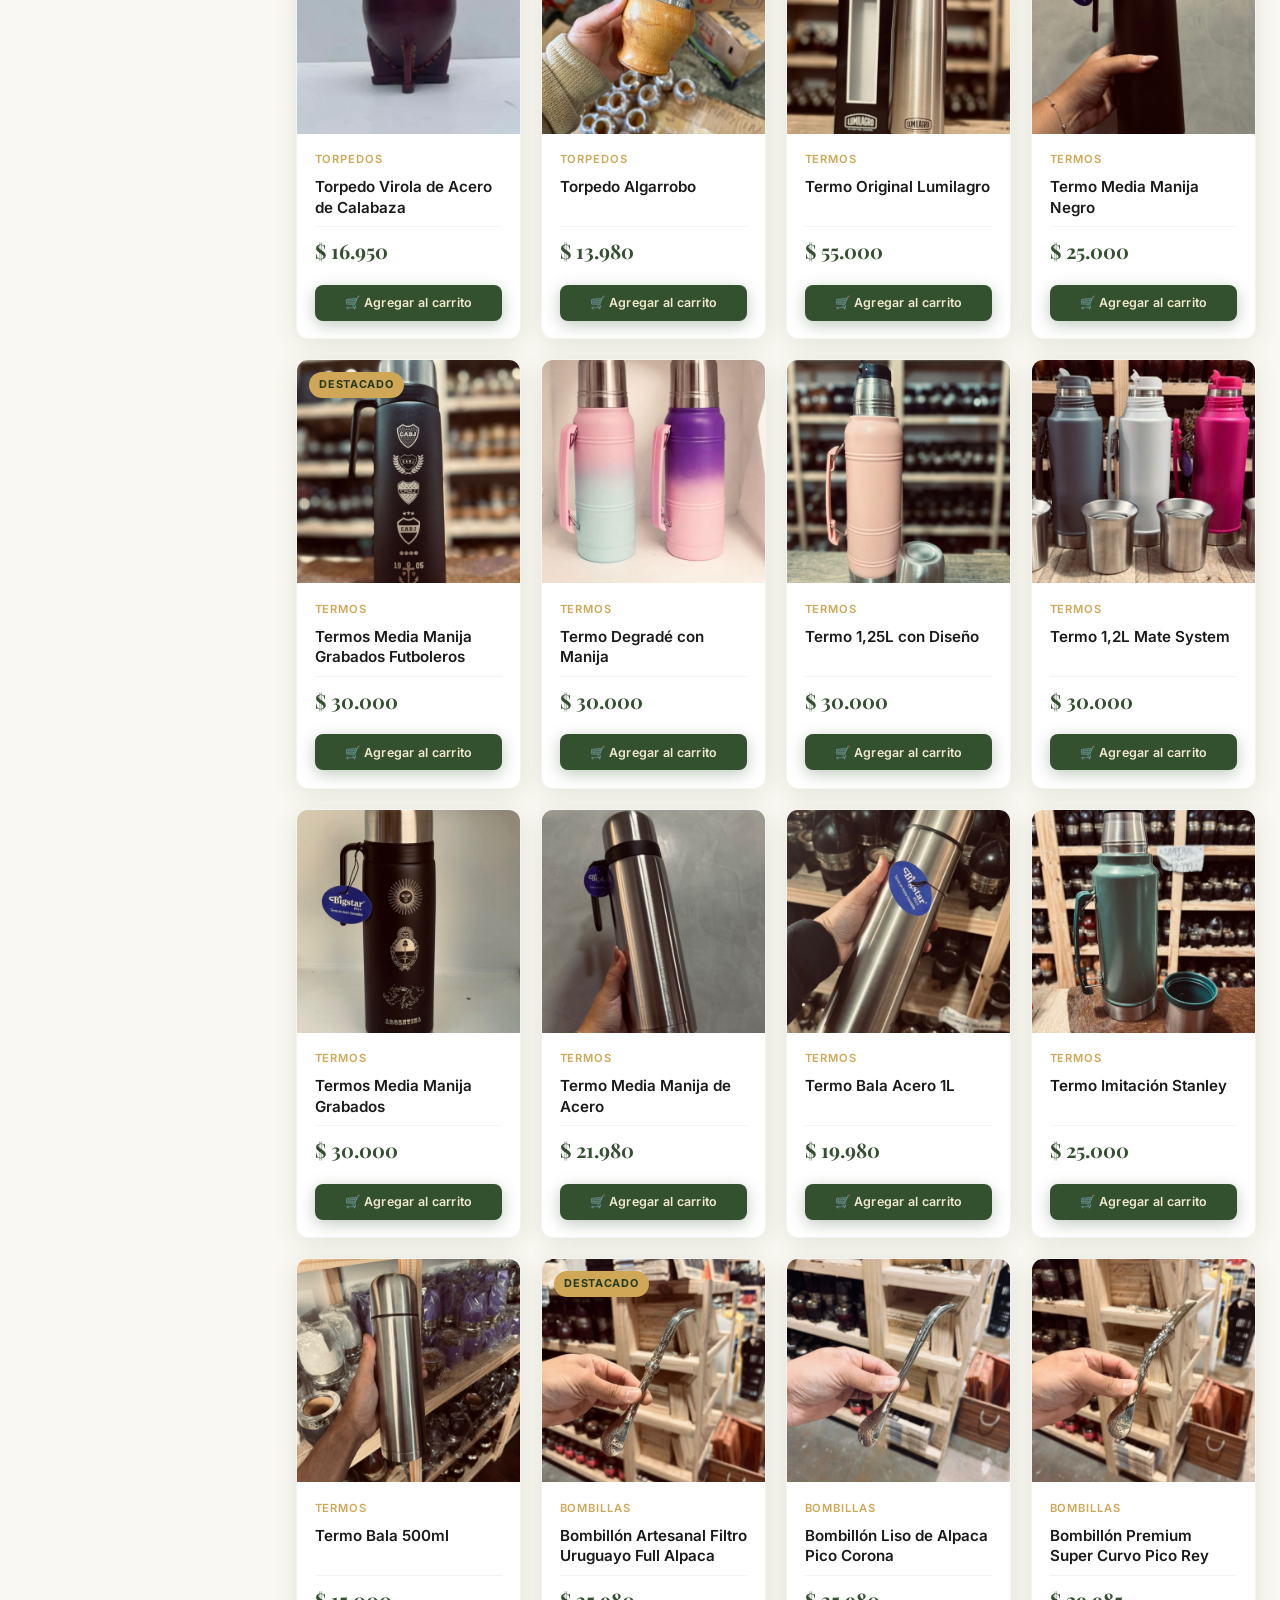
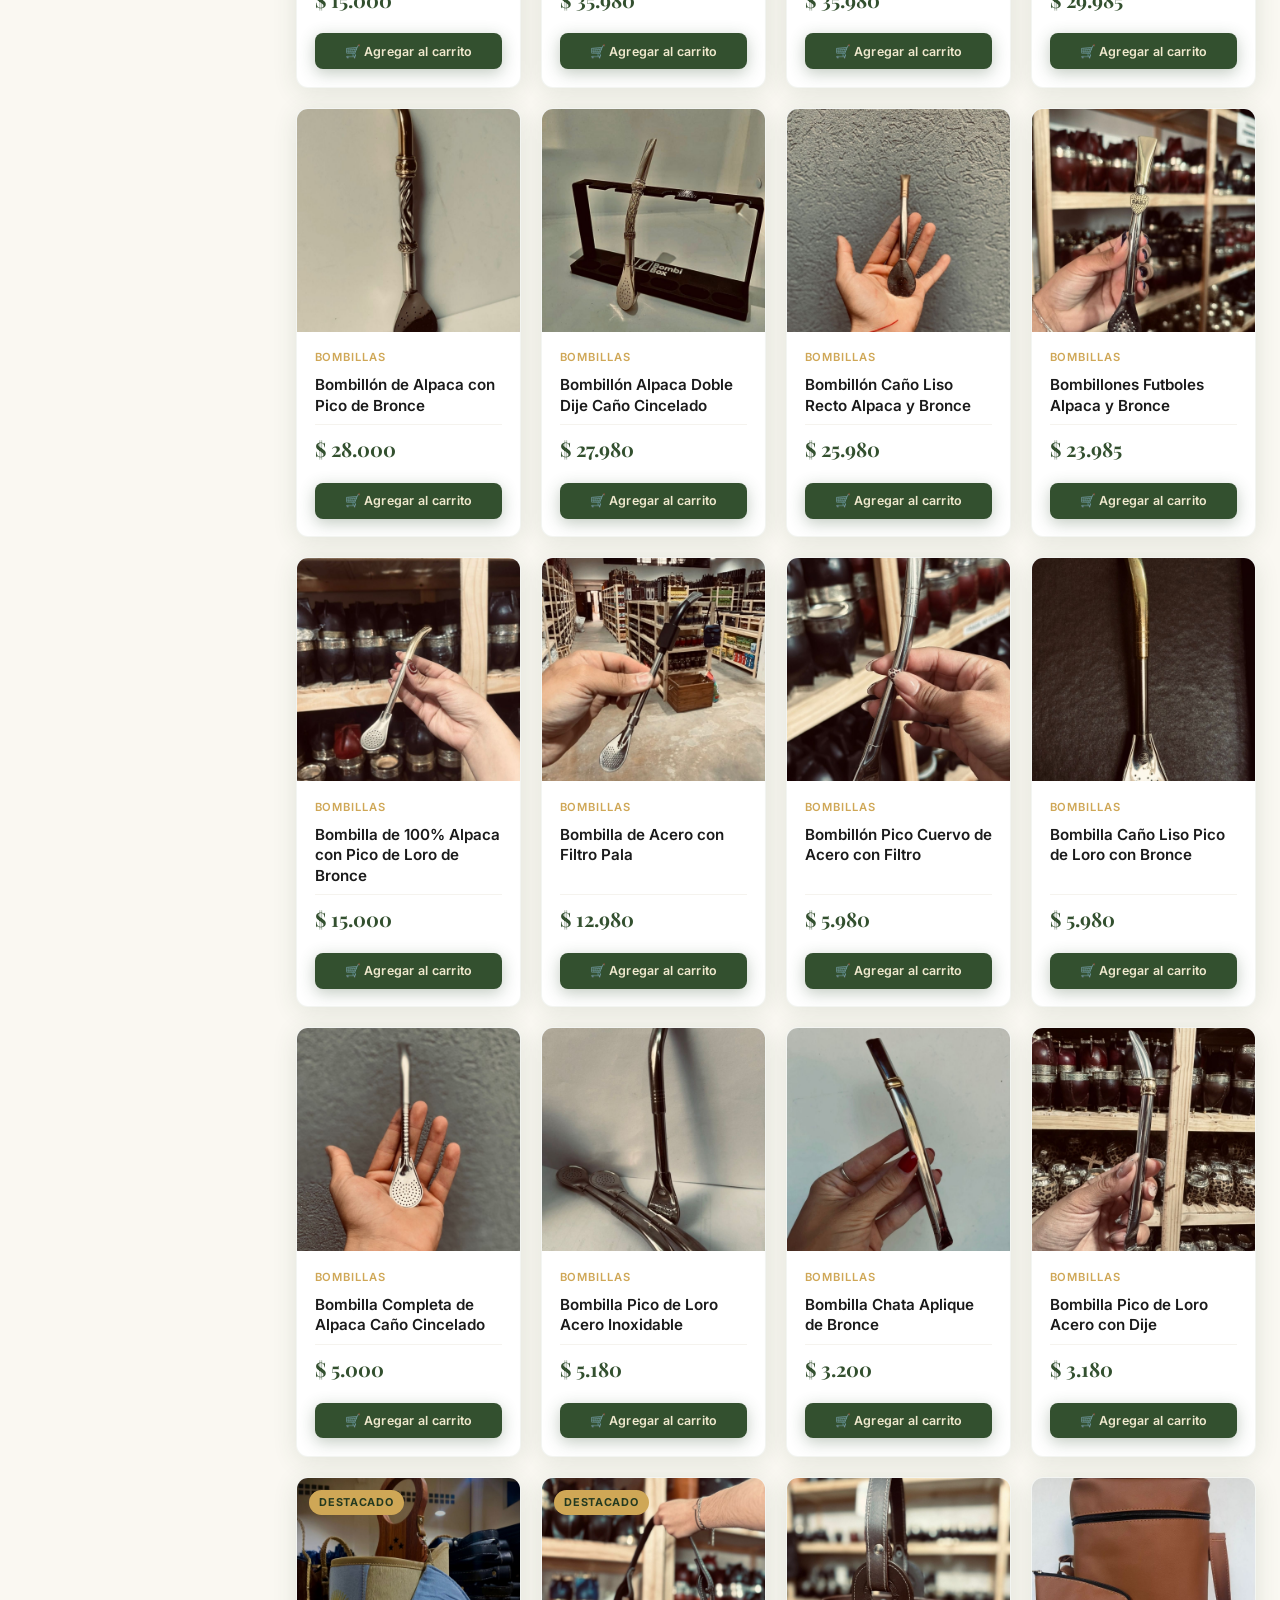
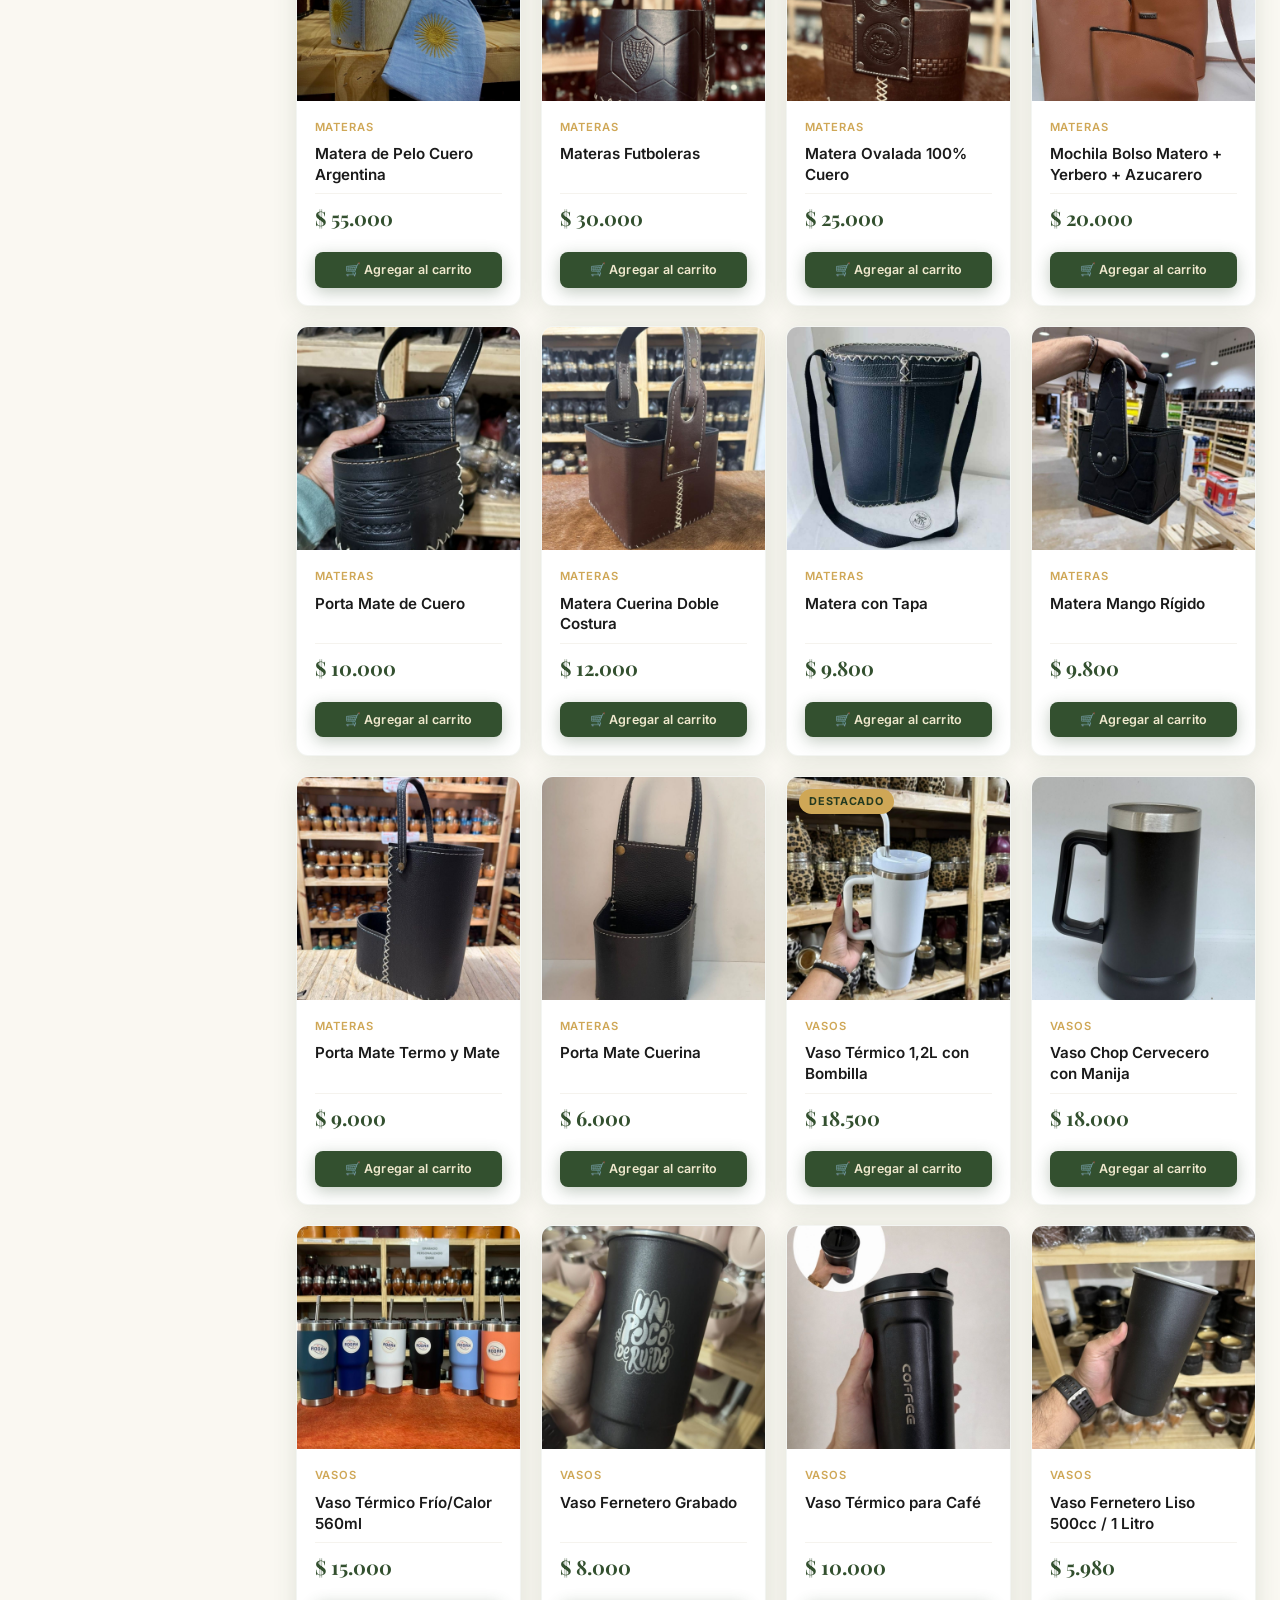
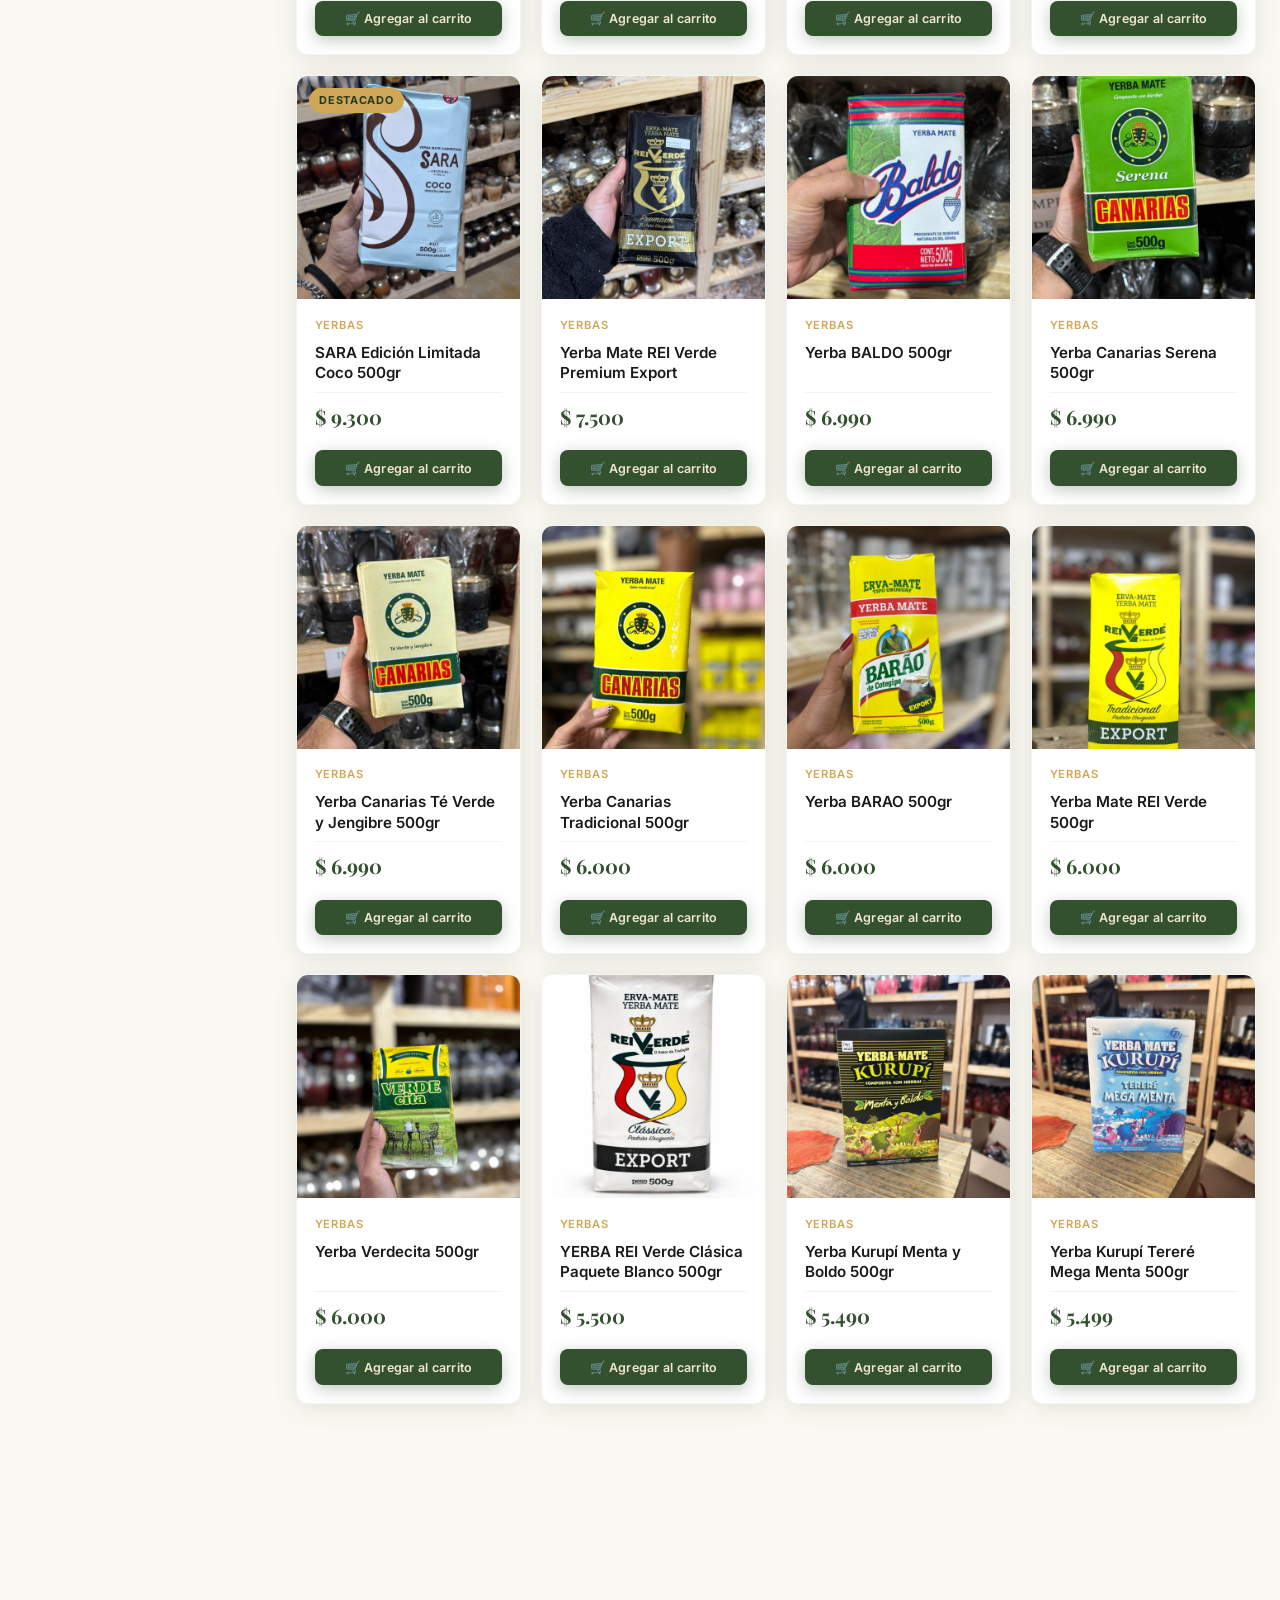
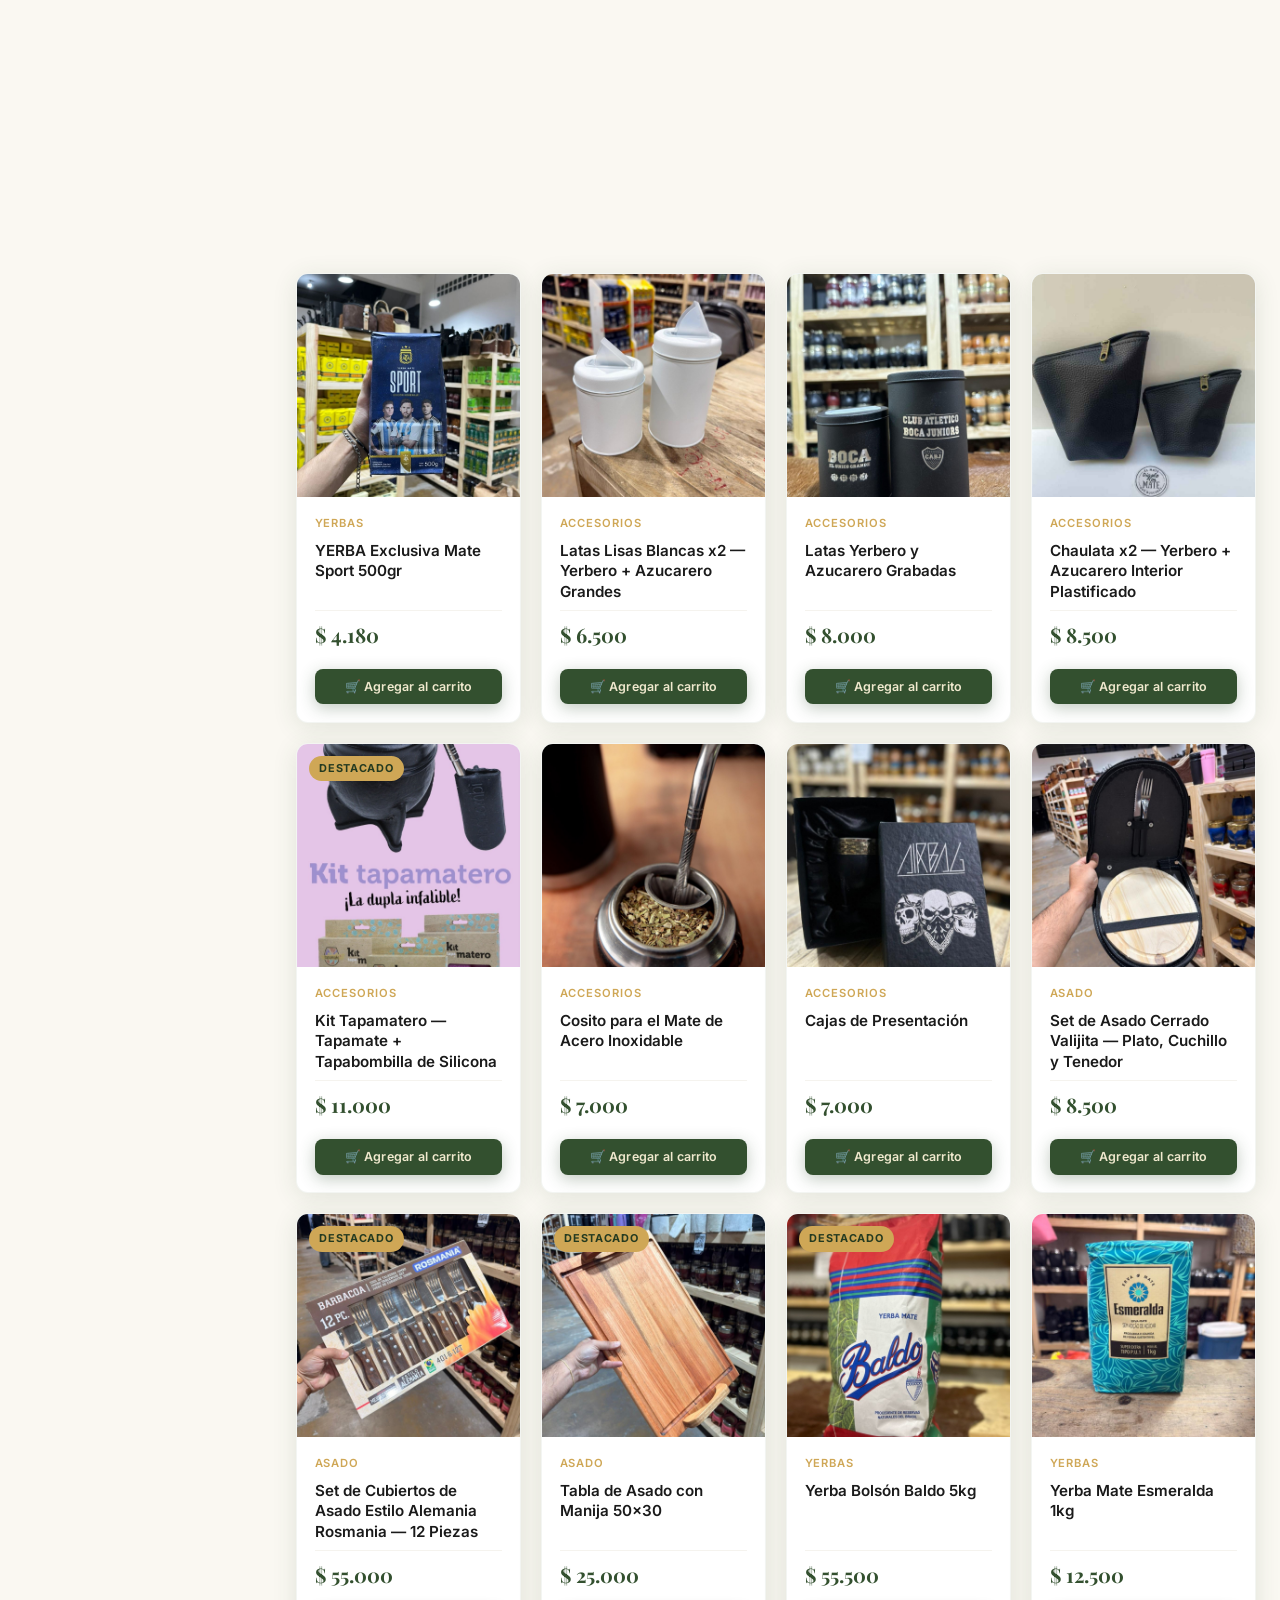
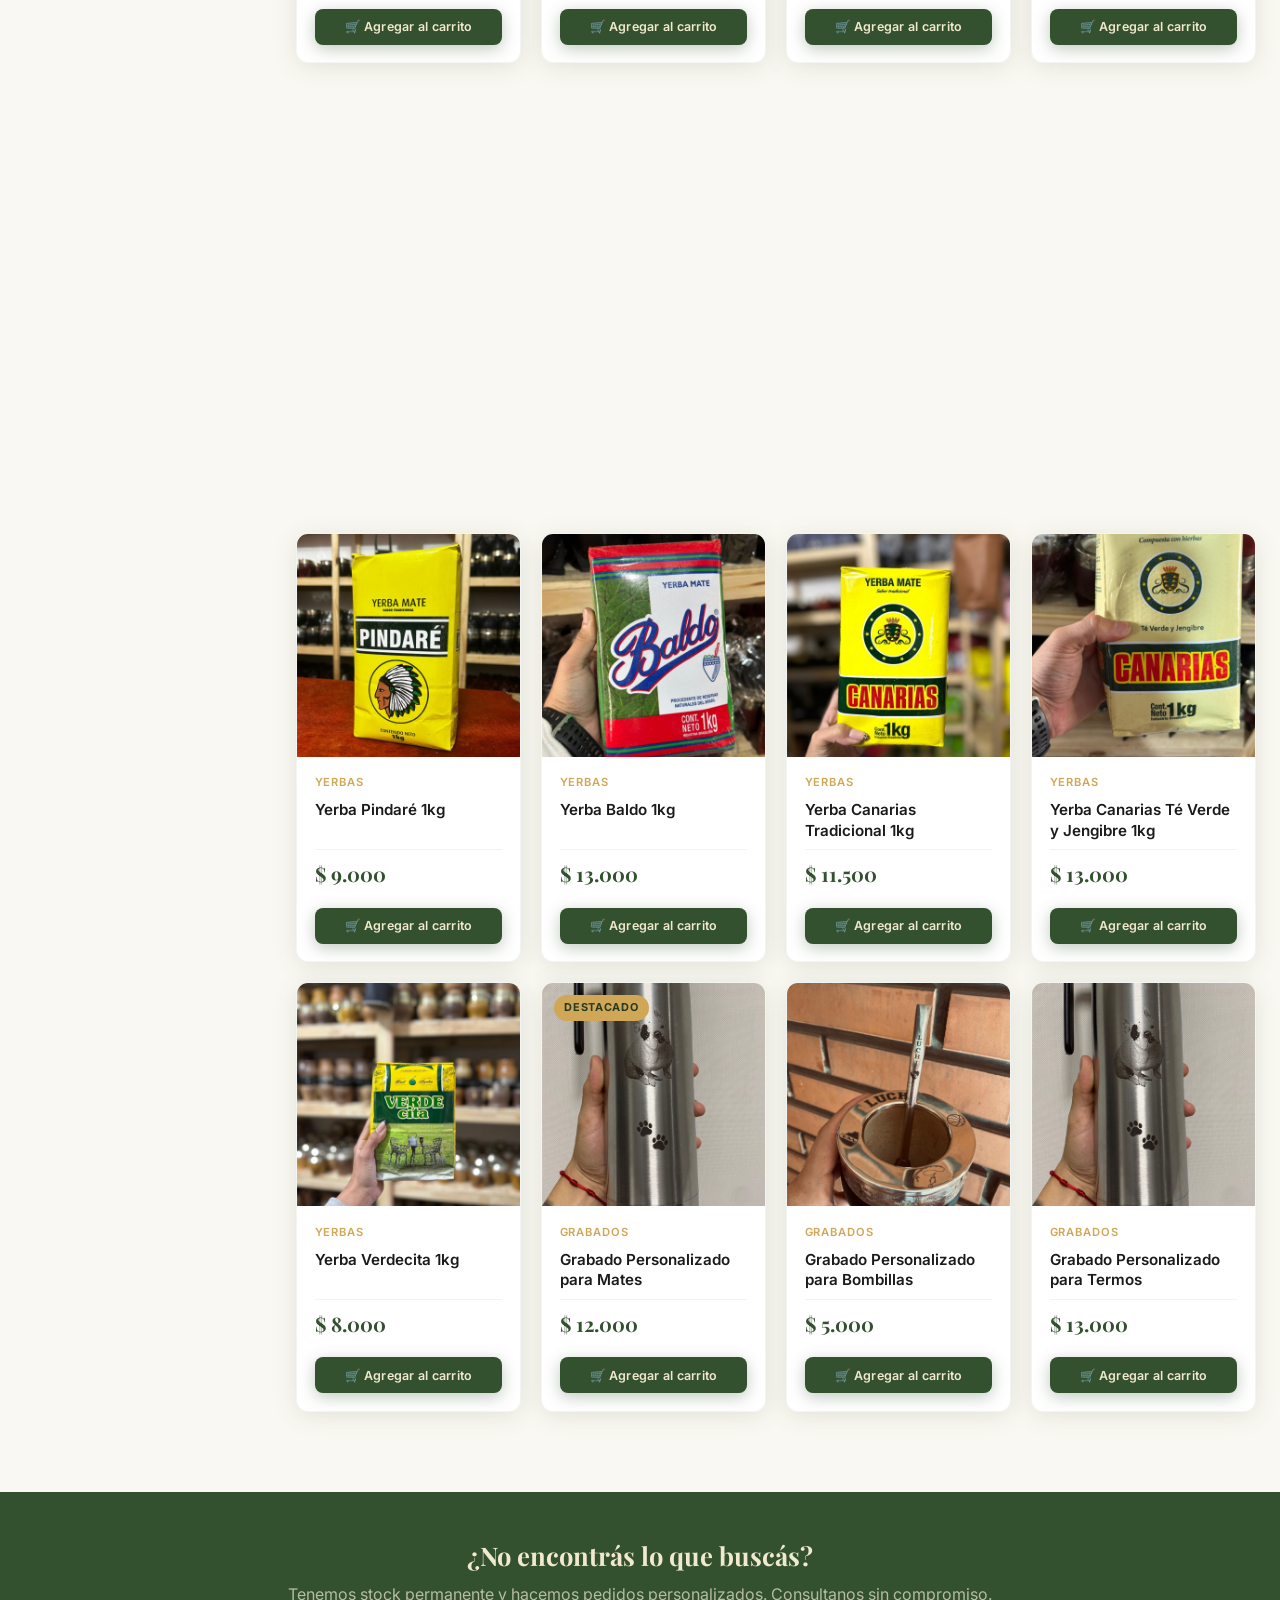
==== commit e13b0808: "Simplificar UX, mejorar hero y sumar yerbas 1kg + grabados al catalogo - Navegacion reducida a Inici" ====
--- a/catalogo.html
+++ b/catalogo.html
@@ -24,15 +24,6 @@
       <ul class="nav-links">
         <li><a href="index.html">Inicio</a></li>
         <li><a href="catalogo.html">Catálogo</a></li>
-        <li><a href="catalogo.html?cat=combos">Combos</a></li>
-        <li><a href="catalogo.html?cat=imperiales">Imperiales</a></li>
-        <li><a href="catalogo.html?cat=torpedos">Torpedos</a></li>
-        <li><a href="catalogo.html?cat=termos">Termos</a></li>
-        <li><a href="catalogo.html?cat=bombillas">Bombillas</a></li>
-        <li><a href="catalogo.html?cat=materas">Materas</a></li>
-        <li><a href="catalogo.html?cat=asado">Asado</a></li>
-        <li><a href="catalogo.html?cat=accesorios">Accesorios</a></li>
-        <li><a href="index.html#grabados">Grabados</a></li>
         <li><a href="index.html#contacto">Contacto</a></li>
       </ul>
       <div class="nav-actions">
@@ -55,21 +46,10 @@
 <div class="mobile-menu" id="mobile-menu">
   <button class="close-mobile" id="close-mobile">✕</button>
   <a href="index.html">Inicio</a>
-  <a href="catalogo.html">Catálogo completo</a>
-  <a href="catalogo.html?cat=combos">Combos</a>
-  <a href="catalogo.html?cat=imperiales">Imperiales</a>
-  <a href="catalogo.html?cat=torpedos">Torpedos</a>
-  <a href="catalogo.html?cat=algarrobo">Algarrobo</a>
-  <a href="catalogo.html?cat=camioneros">Camioneros</a>
-  <a href="catalogo.html?cat=termos">Termos</a>
-  <a href="catalogo.html?cat=bombillas">Bombillas</a>
-  <a href="catalogo.html?cat=materas">Materas</a>
-  <a href="catalogo.html?cat=vasos">Vasos</a>
-  <a href="catalogo.html?cat=yerbas">Yerbas</a>
-  <a href="catalogo.html?cat=accesorios">Accesorios</a>
-  <a href="catalogo.html?cat=asado">Asado</a>
-  <a href="index.html#grabados">Grabados Personalizados</a>
-  <a href="https://wa.me/5491179006737" target="_blank" style="color:#4ade80;margin-top:1rem;display:flex;align-items:center;gap:0.4rem"><svg xmlns="http://www.w3.org/2000/svg" viewBox="0 0 24 24" fill="currentColor" width="20" height="20"><path d="M17.472 14.382c-.297-.149-1.758-.867-2.03-.967-.273-.099-.471-.148-.67.15-.197.297-.767.966-.94 1.164-.173.199-.347.223-.644.075-.297-.15-1.255-.463-2.39-1.475-.883-.788-1.48-1.761-1.653-2.059-.173-.297-.018-.458.13-.606.134-.133.298-.347.446-.52.149-.174.198-.298.298-.497.099-.198.05-.371-.025-.52-.075-.149-.669-1.612-.916-2.207-.242-.579-.487-.5-.669-.51-.173-.008-.371-.01-.57-.01-.198 0-.52.074-.792.372-.272.297-1.04 1.016-1.04 2.479 0 1.462 1.065 2.875 1.213 3.074.149.198 2.096 3.2 5.077 4.487.709.306 1.262.489 1.694.625.712.227 1.36.195 1.871.118.571-.085 1.758-.719 2.006-1.413.248-.694.248-1.289.173-1.413-.074-.124-.272-.198-.57-.347m-5.421 7.403h-.004a9.87 9.87 0 01-5.031-1.378l-.361-.214-3.741.982.998-3.648-.235-.374a9.86 9.86 0 01-1.51-5.26c.001-5.45 4.436-9.884 9.888-9.884 2.64 0 5.122 1.03 6.988 2.898a9.825 9.825 0 012.893 6.994c-.003 5.45-4.437 9.884-9.885 9.884m8.413-18.297A11.815 11.815 0 0012.05 0C5.495 0 .16 5.335.157 11.892c0 2.096.547 4.142 1.588 5.945L.057 24l6.305-1.654a11.882 11.882 0 005.683 1.448h.005c6.554 0 11.89-5.335 11.893-11.893a11.821 11.821 0 00-3.48-8.413z"/></svg> WhatsApp</a>
+  <a href="catalogo.html">Catálogo</a>
+  <a href="index.html#contacto">Contacto</a>
+  <a href="https://www.instagram.com/pasionmatera7/" target="_blank" style="display:flex;align-items:center;gap:0.4rem"><svg xmlns="http://www.w3.org/2000/svg" viewBox="0 0 24 24" fill="currentColor" width="20" height="20"><path d="M12 2.163c3.204 0 3.584.012 4.85.07 3.252.148 4.771 1.691 4.919 4.919.058 1.265.069 1.645.069 4.849 0 3.205-.012 3.584-.069 4.849-.149 3.225-1.664 4.771-4.919 4.919-1.266.058-1.644.07-4.85.07-3.204 0-3.584-.012-4.849-.07-3.26-.149-4.771-1.699-4.919-4.92-.058-1.265-.07-1.644-.07-4.849 0-3.204.013-3.583.07-4.849.149-3.227 1.664-4.771 4.919-4.919 1.266-.057 1.645-.069 4.849-.069zm0-2.163c-3.259 0-3.667.014-4.947.072-4.358.2-6.78 2.618-6.98 6.98-.059 1.281-.073 1.689-.073 4.948 0 3.259.014 3.668.072 4.948.2 4.358 2.618 6.78 6.98 6.98 1.281.058 1.689.072 4.948.072 3.259 0 3.668-.014 4.948-.072 4.354-.2 6.782-2.618 6.979-6.98.059-1.28.073-1.689.073-4.948 0-3.259-.014-3.667-.072-4.947-.196-4.354-2.617-6.78-6.979-6.98-1.281-.059-1.69-.073-4.949-.073zm0 5.838c-3.403 0-6.162 2.759-6.162 6.162s2.759 6.163 6.162 6.163 6.162-2.759 6.162-6.163c0-3.403-2.759-6.162-6.162-6.162zm0 10.162c-2.209 0-4-1.79-4-4 0-2.209 1.791-4 4-4s4 1.791 4 4c0 2.21-1.791 4-4 4zm6.406-11.845c-.796 0-1.441.645-1.441 1.44s.645 1.44 1.441 1.44c.795 0 1.439-.645 1.439-1.44s-.644-1.44-1.439-1.44z"/></svg> Instagram</a>
+  <a href="https://wa.me/5491179006737" target="_blank" style="color:#4ade80;margin-top:0.5rem;display:flex;align-items:center;gap:0.4rem"><svg xmlns="http://www.w3.org/2000/svg" viewBox="0 0 24 24" fill="currentColor" width="20" height="20"><path d="M17.472 14.382c-.297-.149-1.758-.867-2.03-.967-.273-.099-.471-.148-.67.15-.197.297-.767.966-.94 1.164-.173.199-.347.223-.644.075-.297-.15-1.255-.463-2.39-1.475-.883-.788-1.48-1.761-1.653-2.059-.173-.297-.018-.458.13-.606.134-.133.298-.347.446-.52.149-.174.198-.298.298-.497.099-.198.05-.371-.025-.52-.075-.149-.669-1.612-.916-2.207-.242-.579-.487-.5-.669-.51-.173-.008-.371-.01-.57-.01-.198 0-.52.074-.792.372-.272.297-1.04 1.016-1.04 2.479 0 1.462 1.065 2.875 1.213 3.074.149.198 2.096 3.2 5.077 4.487.709.306 1.262.489 1.694.625.712.227 1.36.195 1.871.118.571-.085 1.758-.719 2.006-1.413.248-.694.248-1.289.173-1.413-.074-.124-.272-.198-.57-.347m-5.421 7.403h-.004a9.87 9.87 0 01-5.031-1.378l-.361-.214-3.741.982.998-3.648-.235-.374a9.86 9.86 0 01-1.51-5.26c.001-5.45 4.436-9.884 9.888-9.884 2.64 0 5.122 1.03 6.988 2.898a9.825 9.825 0 012.893 6.994c-.003 5.45-4.437 9.884-9.885 9.884m8.413-18.297A11.815 11.815 0 0012.05 0C5.495 0 .16 5.335.157 11.892c0 2.096.547 4.142 1.588 5.945L.057 24l6.305-1.654a11.882 11.882 0 005.683 1.448h.005c6.554 0 11.89-5.335 11.893-11.893a11.821 11.821 0 00-3.48-8.413z"/></svg> WhatsApp</a>
 </div>
 
 <!-- HERO CATÁLOGO -->
@@ -77,7 +57,7 @@
   <div class="container">
     <div class="hero-badge" style="display:inline-flex;margin-bottom:1rem">🧉 Artesanía Premium Argentina</div>
     <h1>Catálogo Completo</h1>
-    <p>+122 productos artesanales — Mates, accesorios, asado y mucho más</p>
+    <p>+135 productos — Mates, accesorios, asado, yerbas y grabados personalizados</p>
   </div>
 </section>
 
@@ -117,7 +97,7 @@
             <span class="search-icon">🔍</span>
             <input type="text" id="catalog-search" placeholder="Buscar producto..." autocomplete="off">
           </div>
-          <div class="results-count" id="results-count"><strong>122</strong> productos</div>
+          <div class="results-count" id="results-count"><strong>136</strong> productos</div>
         </div>
         <div class="catalog-grid" id="catalog-grid"></div>
       </div>
@@ -176,7 +156,7 @@
           <li><a href="catalogo.html?cat=yerbas">Yerbas</a></li>
           <li><a href="catalogo.html?cat=accesorios">Accesorios</a></li>
           <li><a href="catalogo.html?cat=asado">Asado</a></li>
-          <li><a href="index.html#grabados">Grabados personalizados</a></li>
+          <li><a href="catalogo.html?cat=grabados">Grabados personalizados</a></li>
         </ul>
       </div>
       <div class="footer-col">
--- a/css/styles.css
+++ b/css/styles.css
@@ -340,6 +340,15 @@
   max-width: 760px;
   animation: fadeUp 1s ease both;
 }
+.hero-logo {
+  height: 96px;
+  width: auto;
+  border-radius: 16px;
+  margin-bottom: 1.5rem;
+  box-shadow: 0 8px 32px rgba(0,0,0,0.35);
+  border: 2px solid rgba(207,167,86,0.4);
+  animation: scaleIn 0.8s ease both;
+}
 .hero-badge {
   display: inline-flex;
   align-items: center;
@@ -370,6 +379,13 @@
   line-height: 1.7;
 }
 .hero-actions { display: flex; gap: 1rem; flex-wrap: wrap; }
+.btn-hero { padding: 1.1rem 2.4rem; font-size: 1.02rem; box-shadow: 0 8px 28px rgba(207,167,86,0.45); }
+.btn-ig {
+  background: linear-gradient(135deg, #f09433, #e6683c, #dc2743, #cc2366, #bc1888);
+  color: #fff;
+  box-shadow: 0 6px 22px rgba(220,39,67,0.4);
+}
+.btn-ig:hover { transform: translateY(-2px); box-shadow: 0 10px 30px rgba(220,39,67,0.5); }
 .hero-scroll {
   position: absolute;
   bottom: 2.5rem;
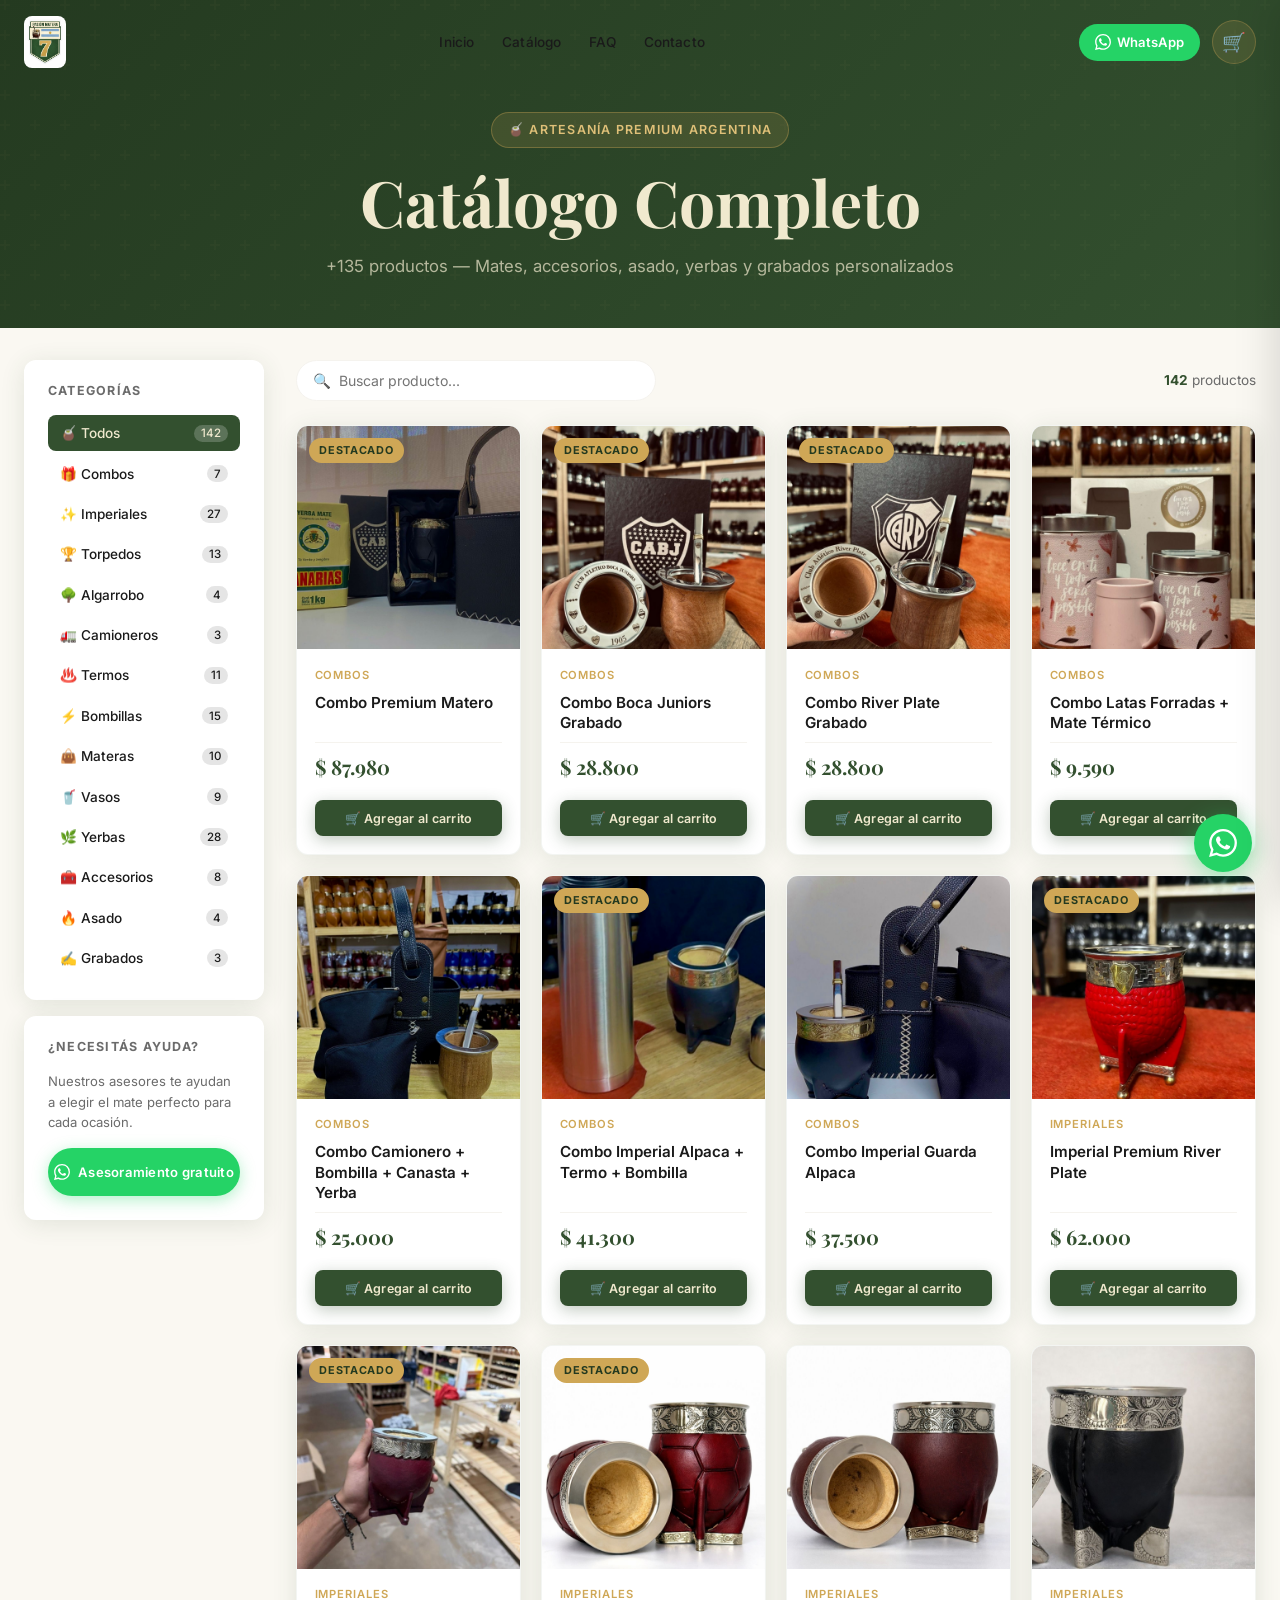
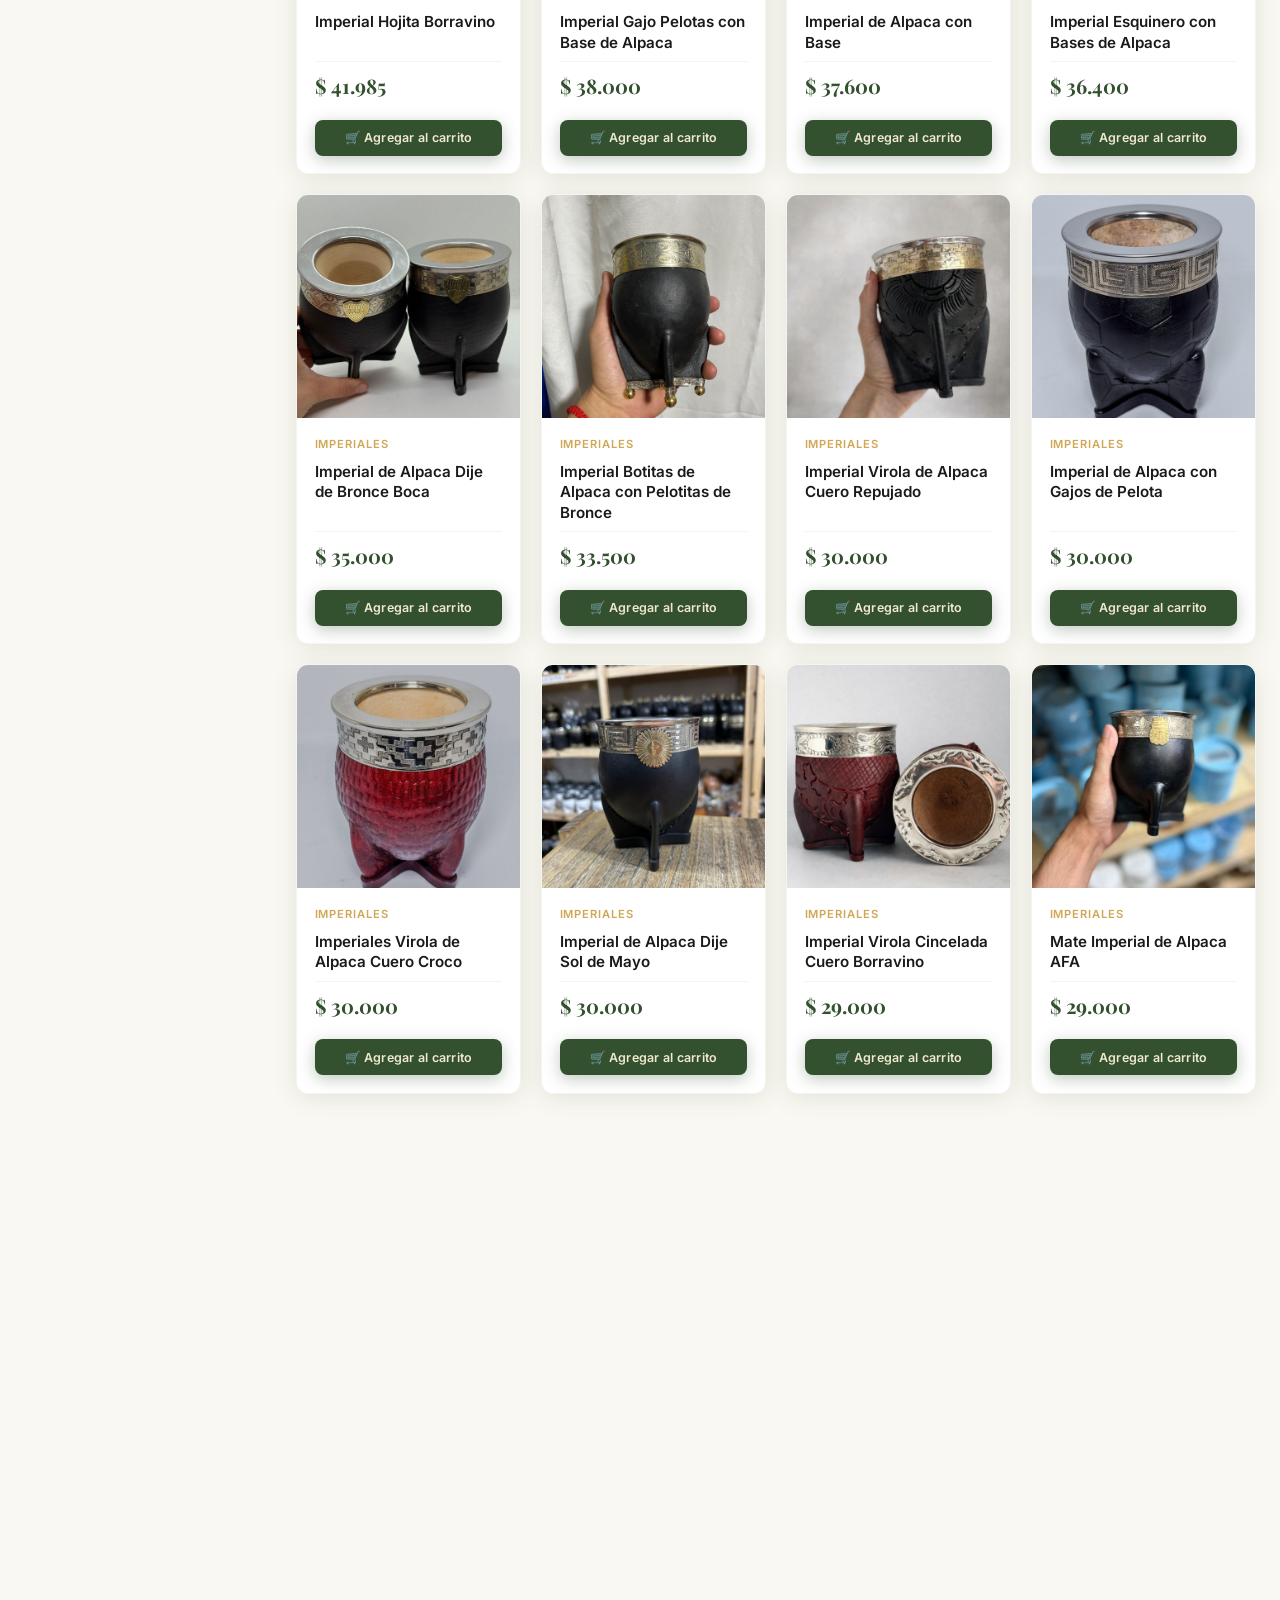
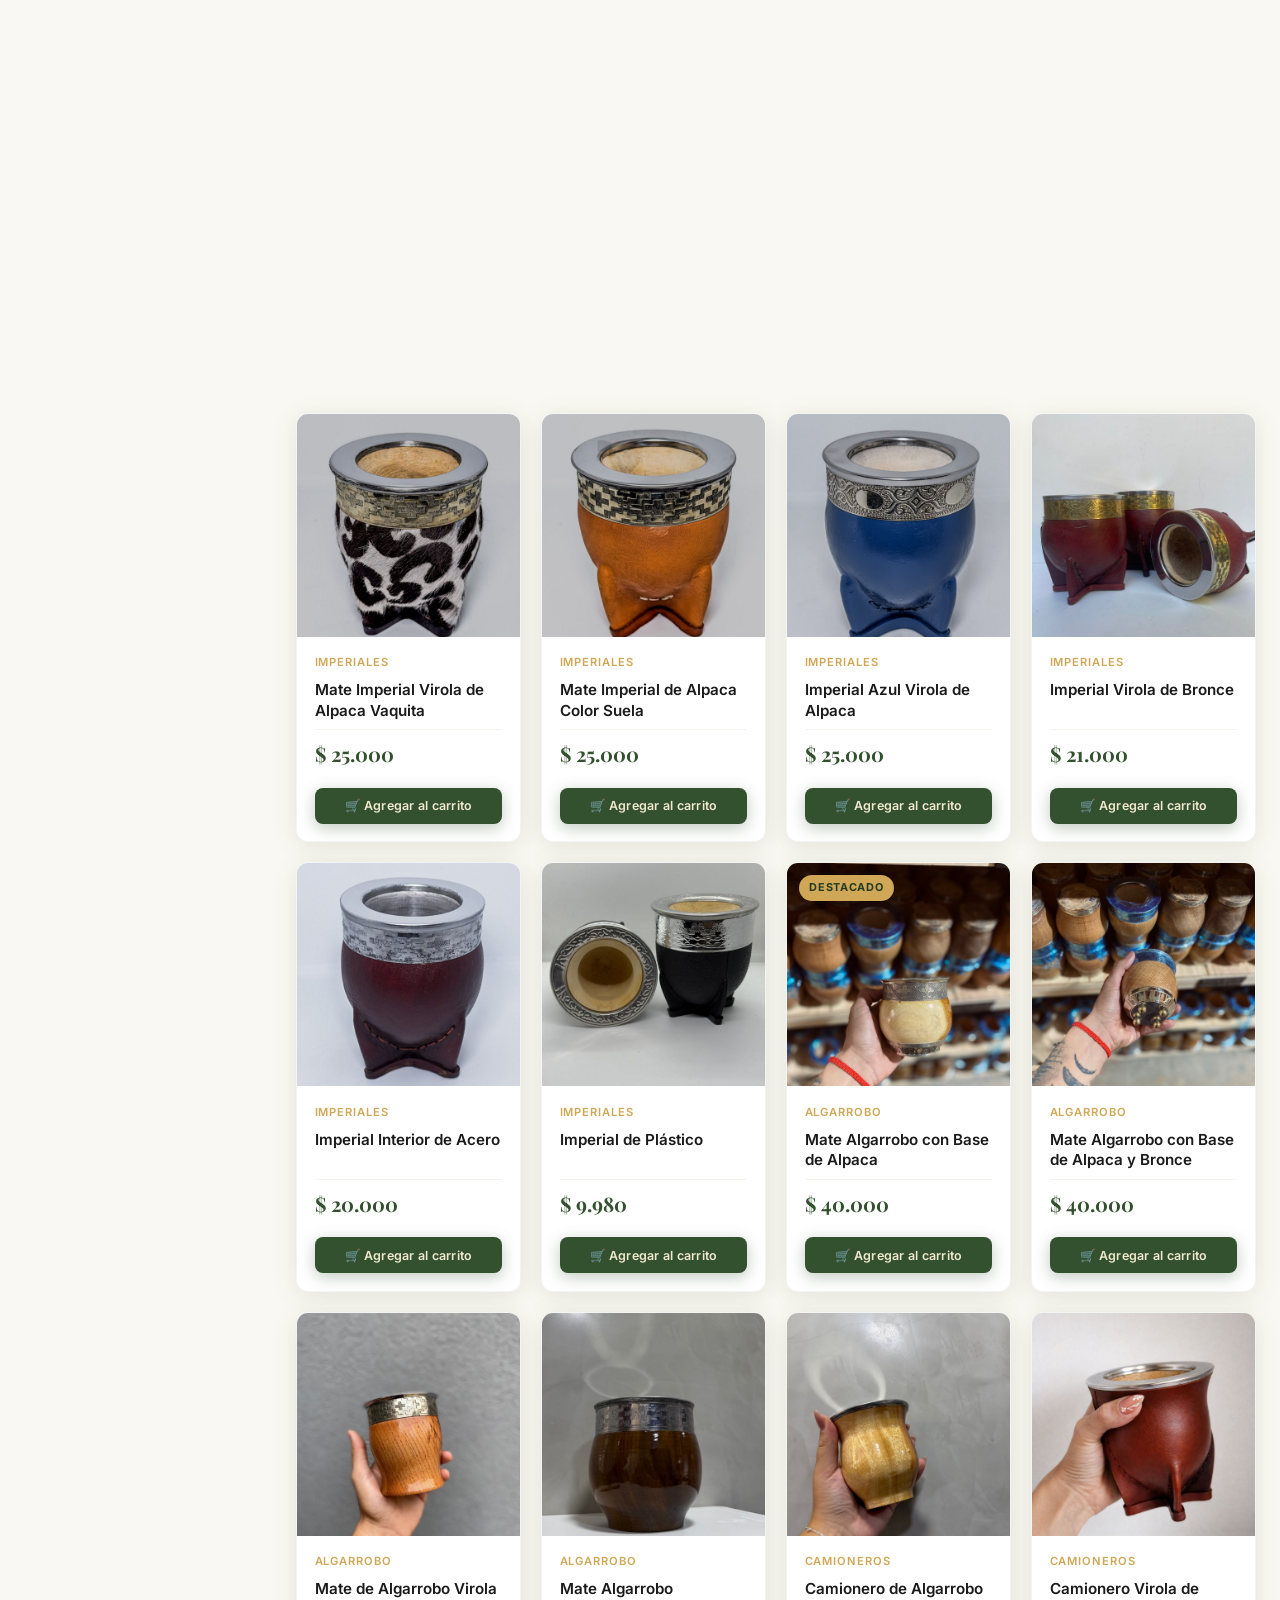
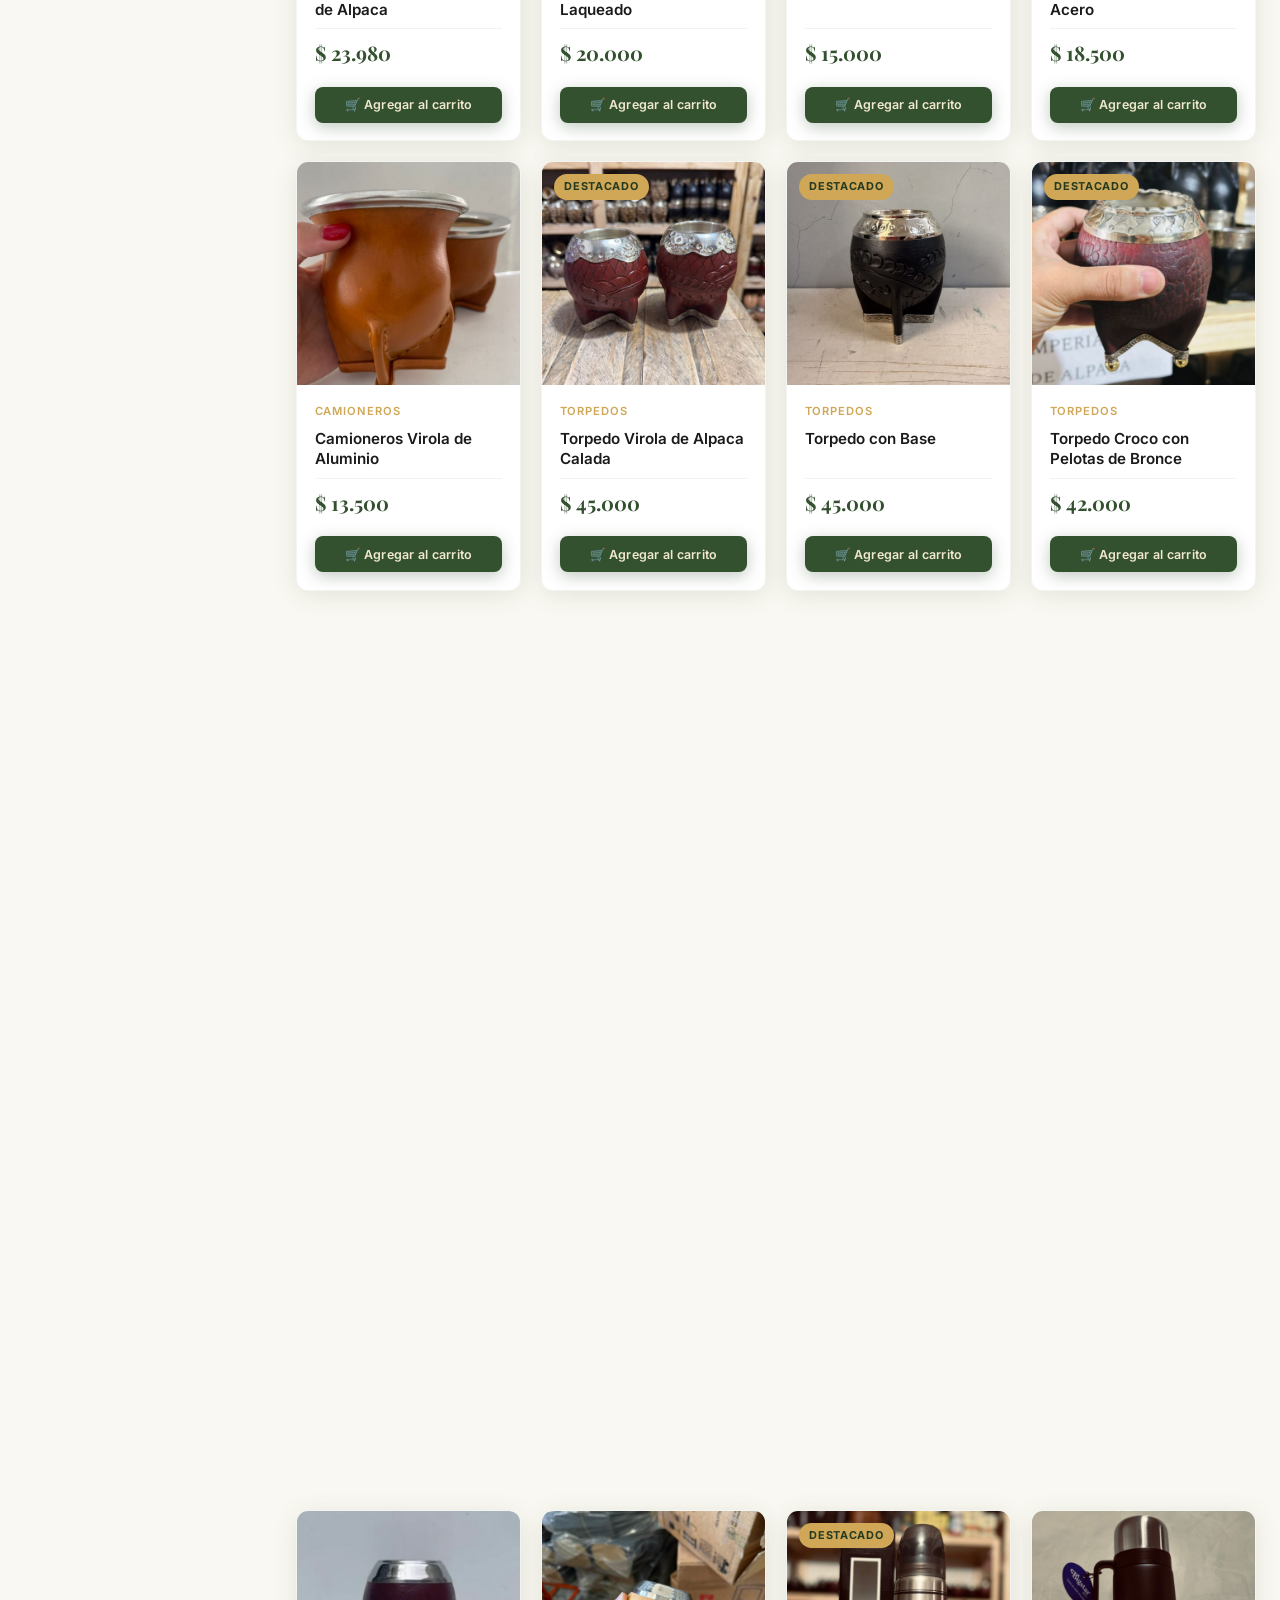
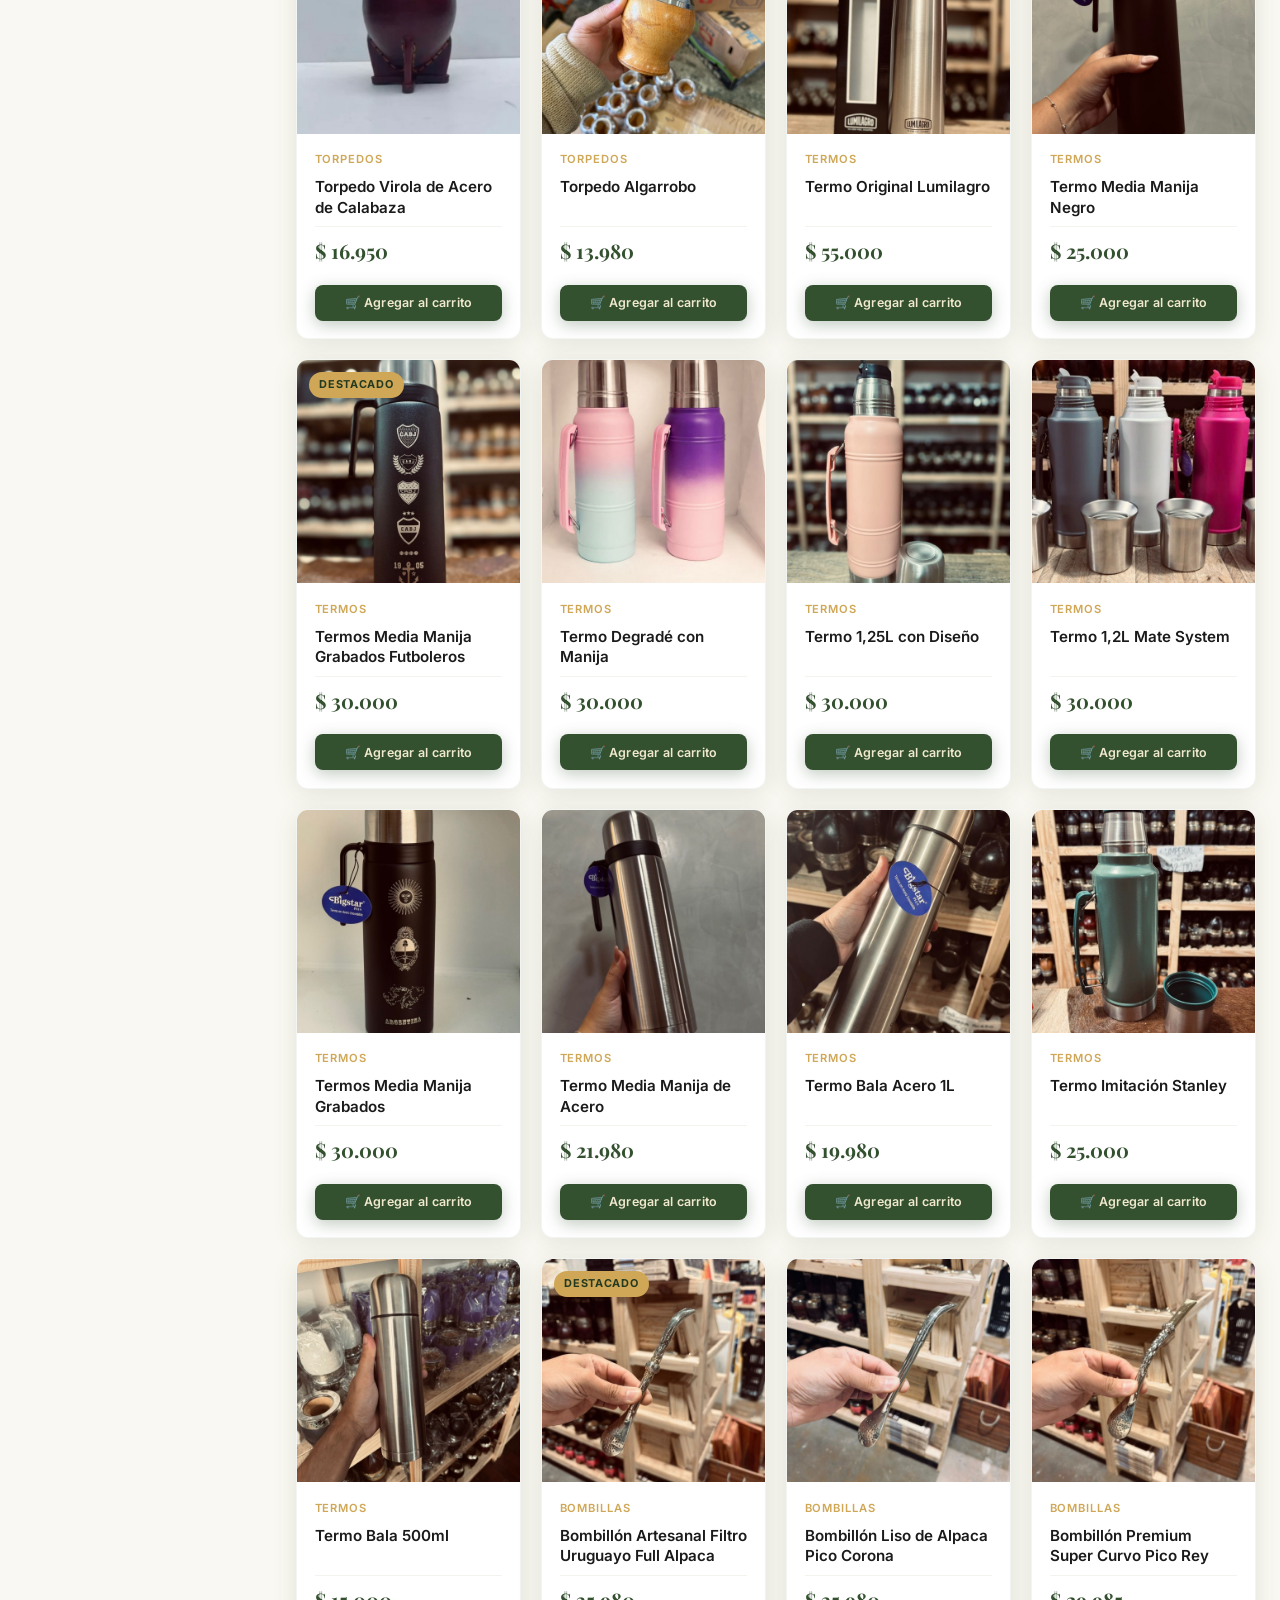
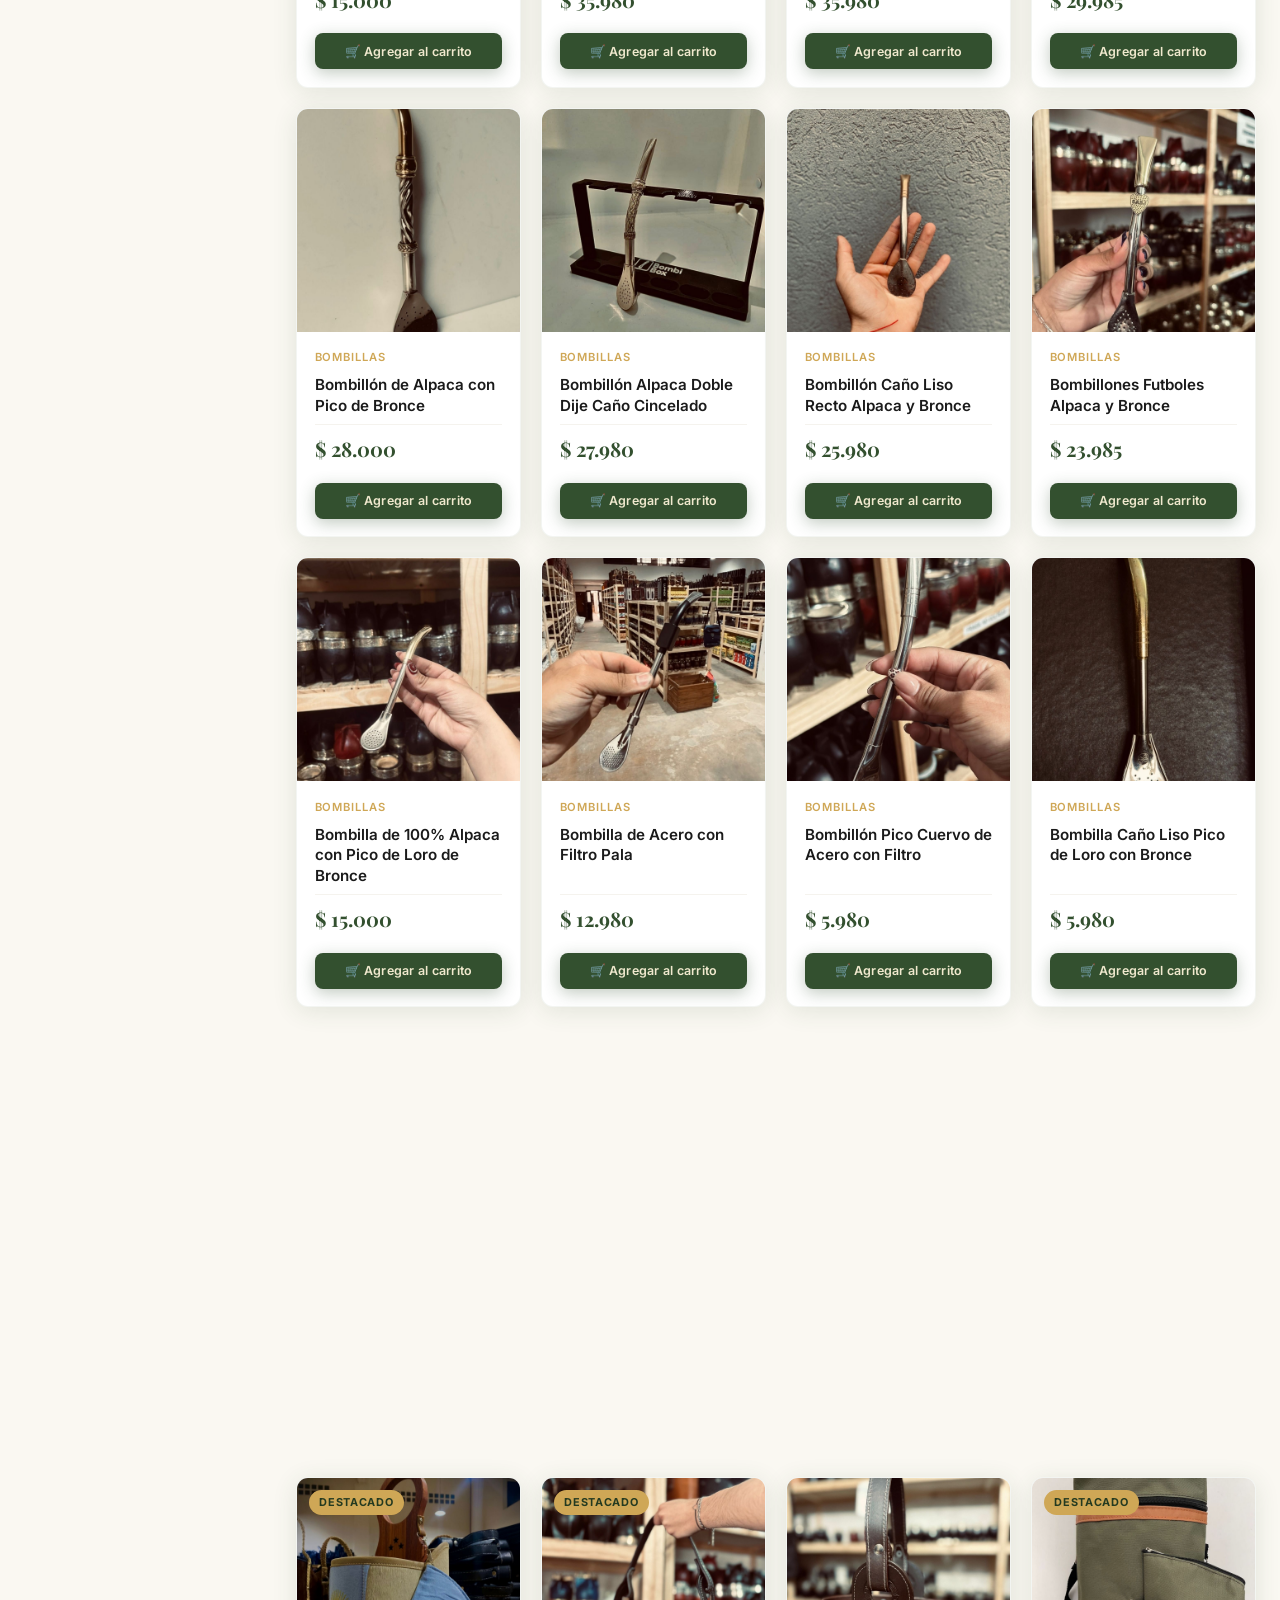
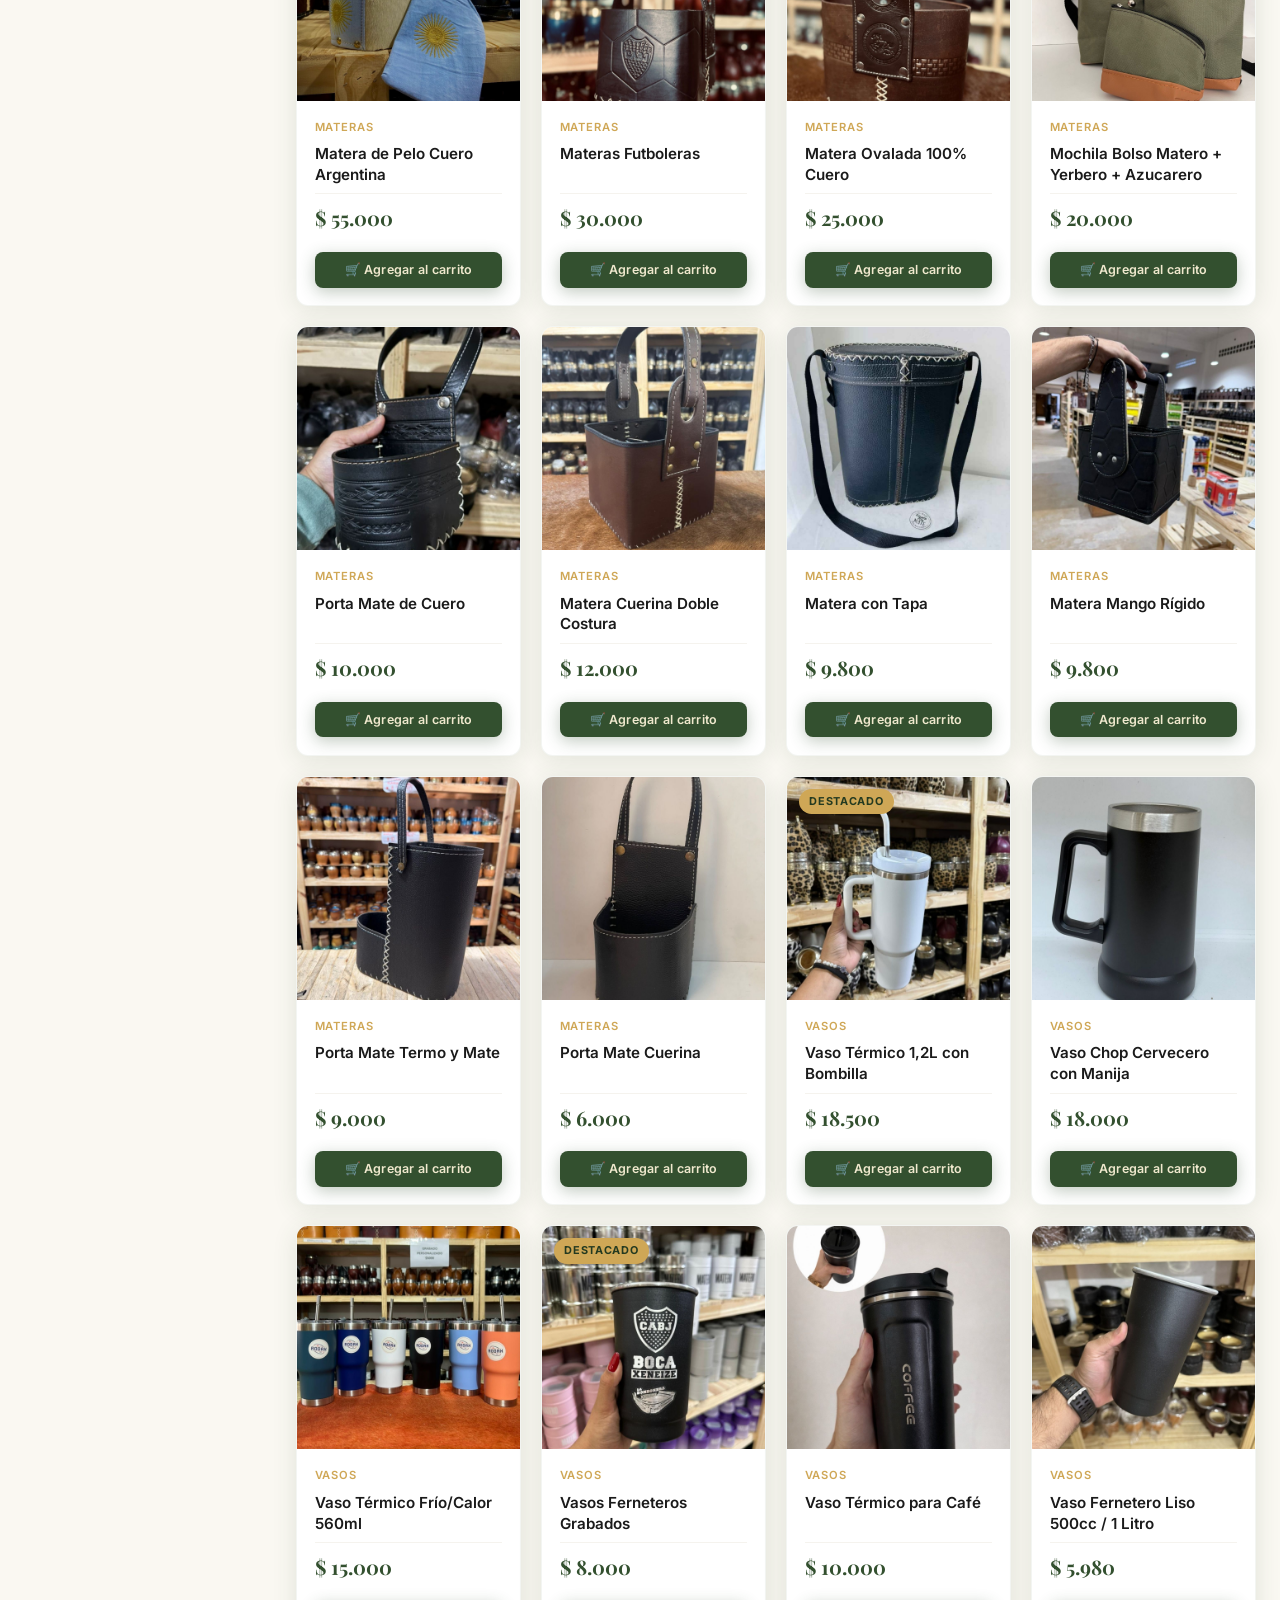
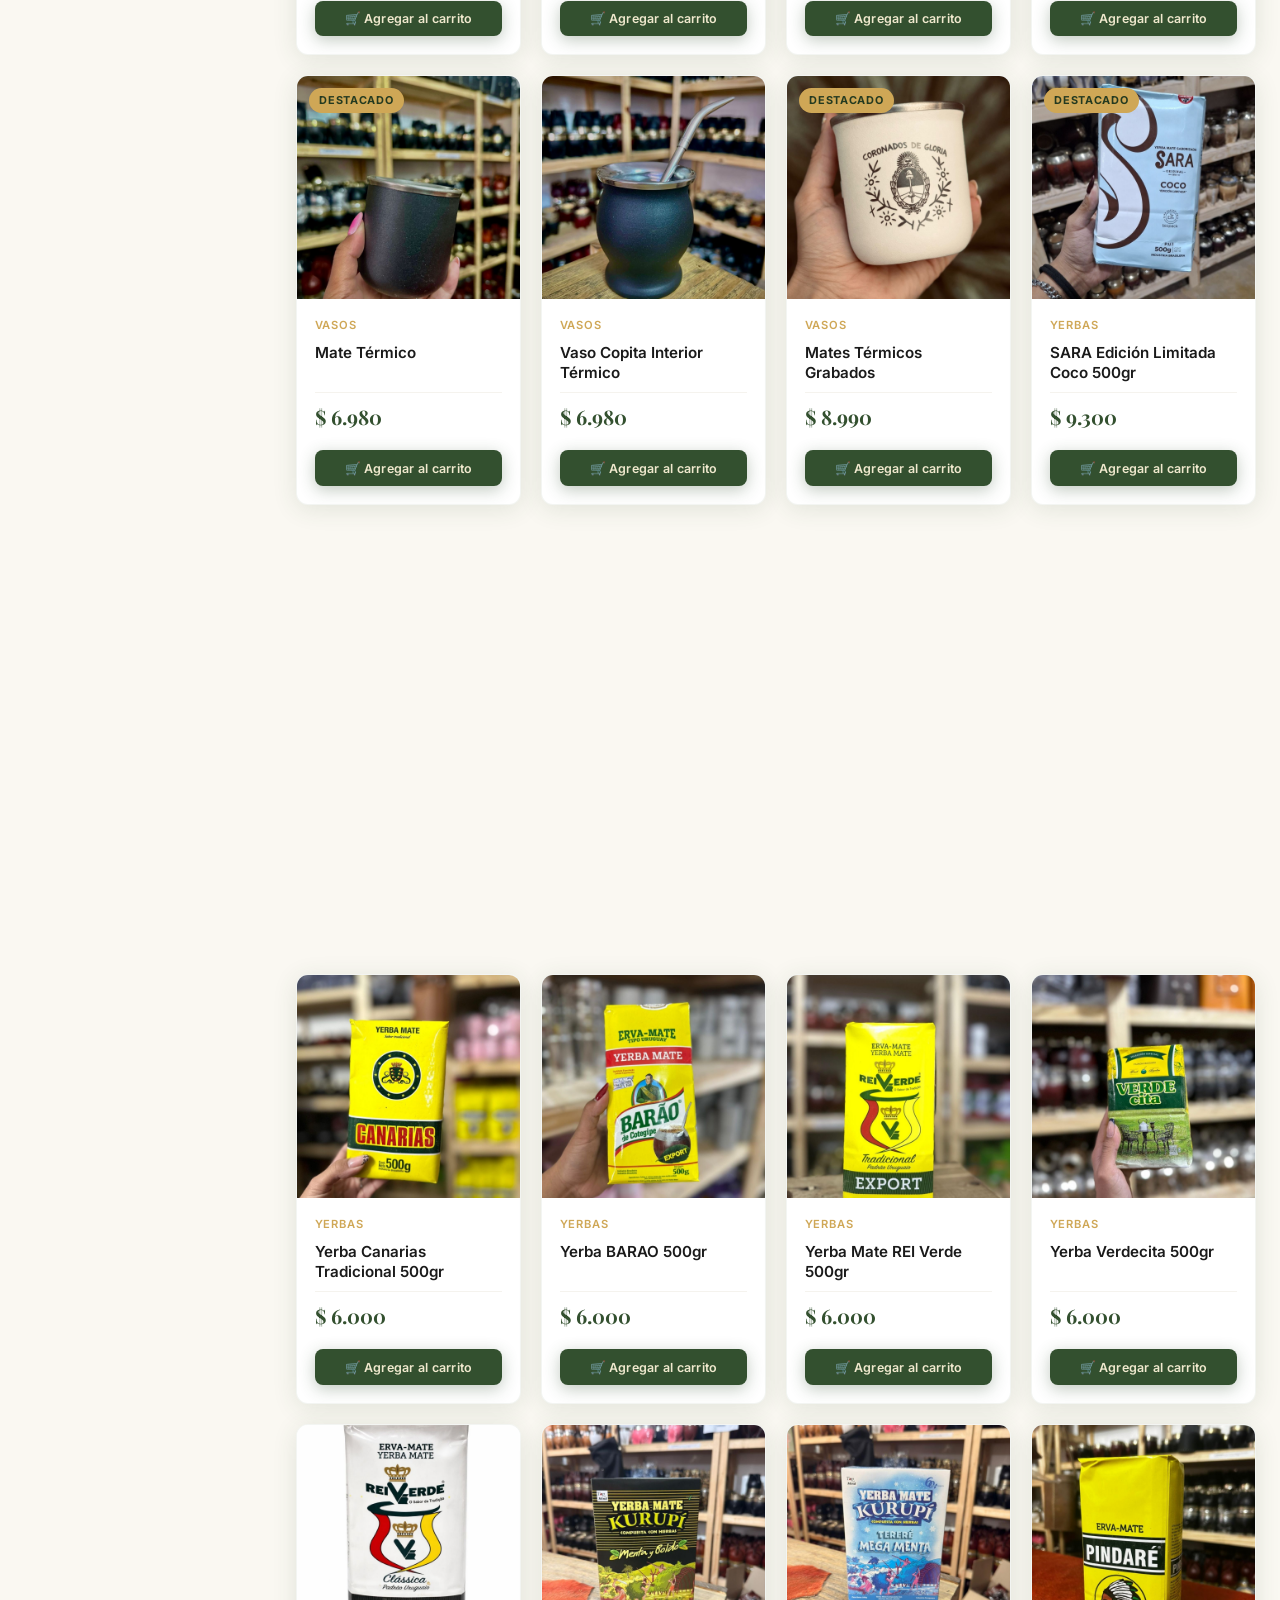
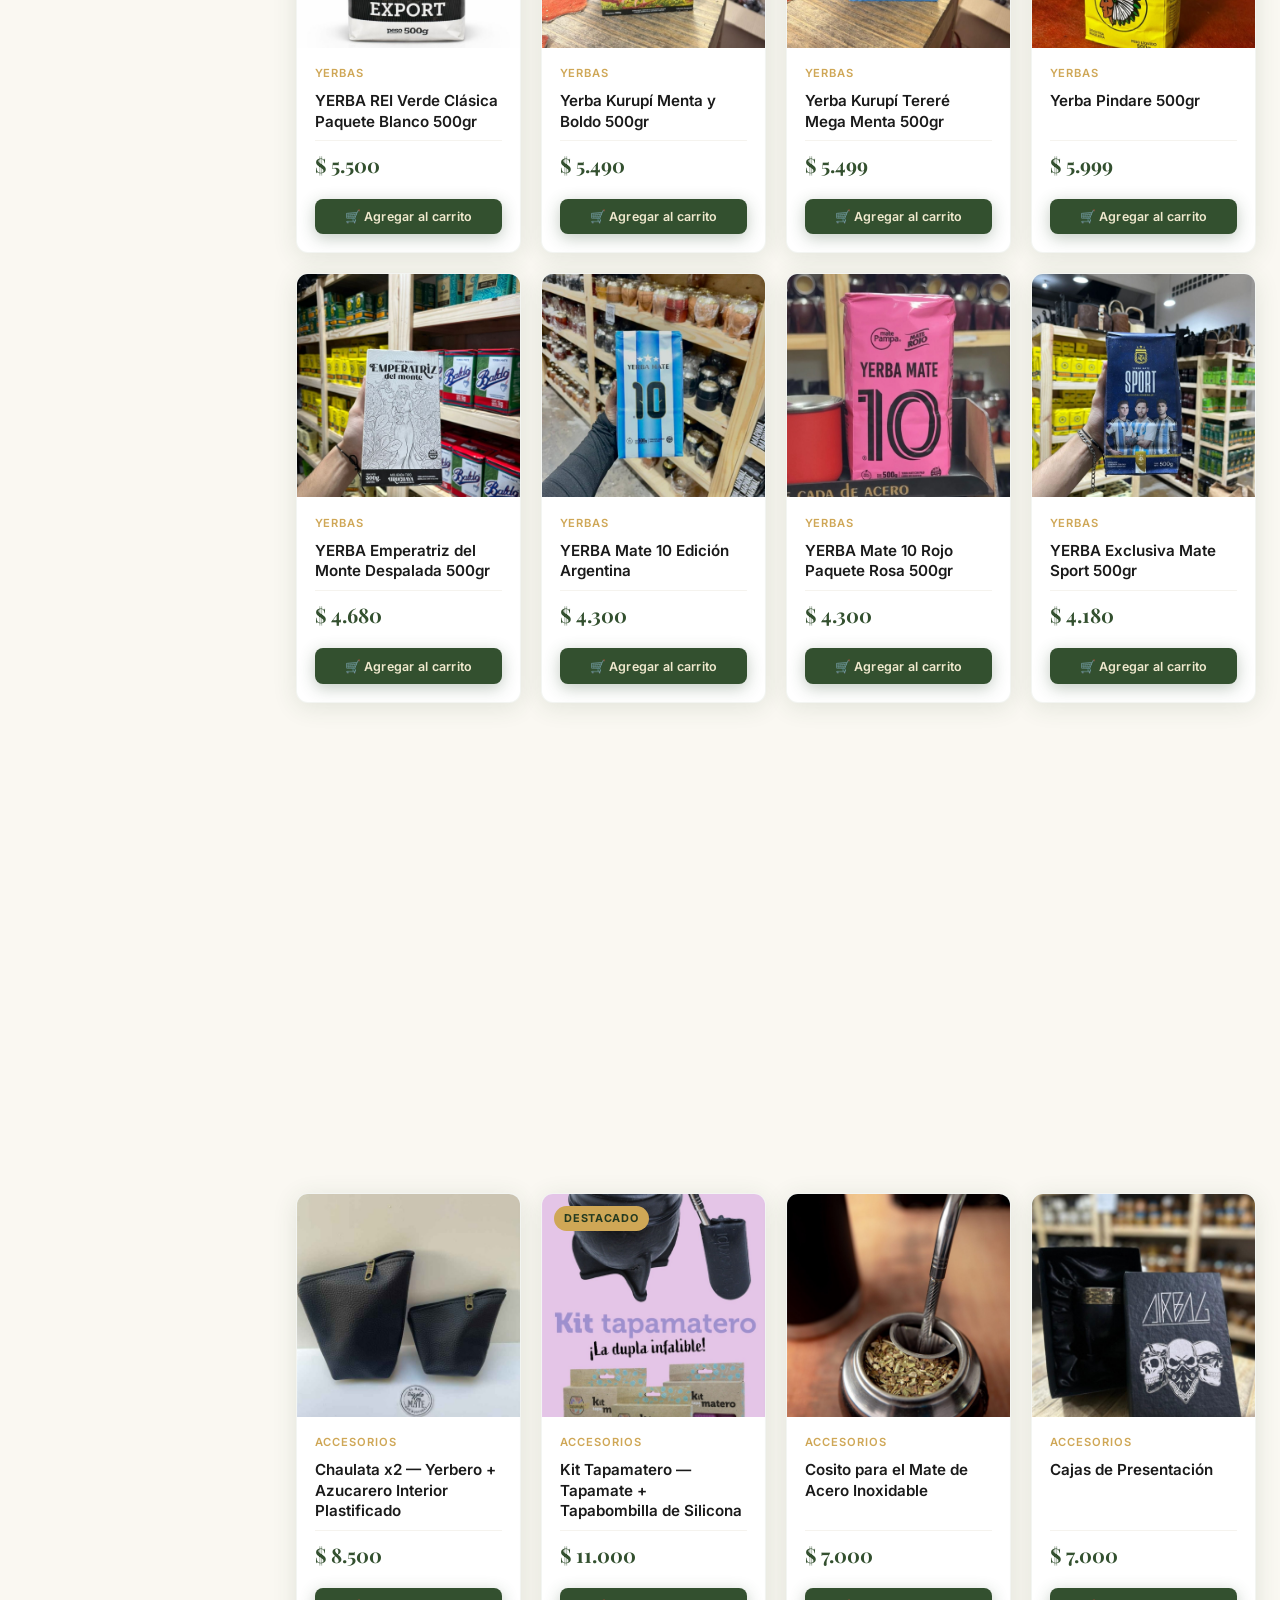
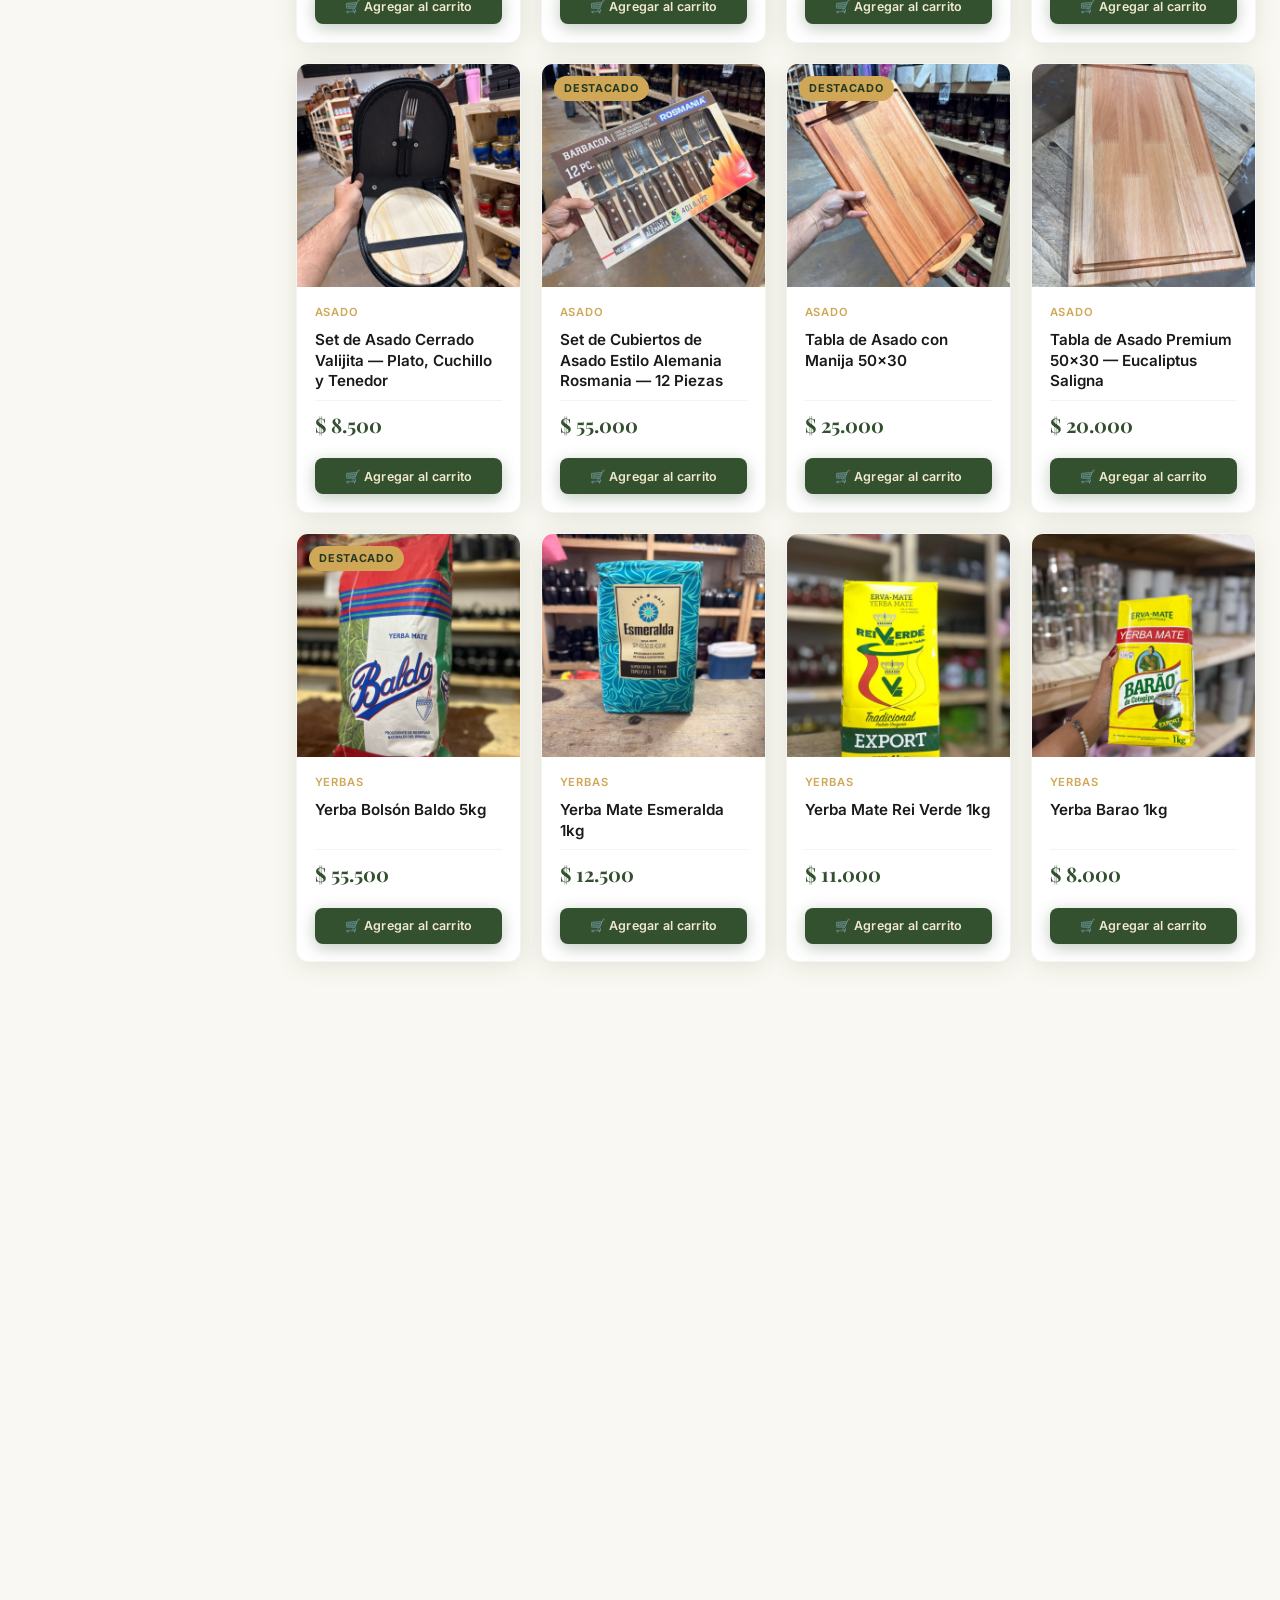
==== commit 9982bd7e: "feat(seo+analytics): SEO técnico/local pro, multi-schema JSON-LD (OnlineStore/Org/WebSite/Breadcrumb" ====
--- a/catalogo.html
+++ b/catalogo.html
@@ -3,12 +3,47 @@
 <head>
   <meta charset="UTF-8">
   <meta name="viewport" content="width=device-width, initial-scale=1.0">
-  <title>Catálogo — Pasión Matera 7 | Mates, Asado y Accesorios Premium</title>
-  <meta name="description" content="Catálogo completo: mates artesanales premium, imperiales, torpedos, camioneros, termos, bombillas, materas, yerbas, accesorios, sets de asado y grabados personalizados.">
-  <meta name="keywords" content="mates premium, imperiales, torpedos, termos, bombillas, materas, yerbas, accesorios mate, set de asado, tabla de asado, cubiertos asado, grabados personalizados">
-  <link rel="stylesheet" href="css/styles.css">
+
+  <!-- ============================ SEO PRIMARIO ============================ -->
+  <title>Catálogo · Pasión Matera 7 · Mates, Termos, Asado y Accesorios Premium</title>
+  <meta name="description" content="Catálogo completo de Pasión Matera 7: mates imperiales, torpedos, camioneros, de algarrobo, termos, bombillas de alpaca, materas de cuero, yerbas premium, sets de asado y grabados personalizados. Envíos a todo el país.">
+  <meta name="keywords" content="catálogo mates, comprar mates online, mates imperiales, mates torpedos, mates camioneros, mates de algarrobo, termos materos, bombillas de alpaca, materas de cuero, yerbas premium, set de asado, tabla de asado, cubiertos asado, grabados personalizados, regalo matero">
+  <meta name="author" content="Pasión Matera 7">
+  <meta name="robots" content="index, follow, max-snippet:-1, max-image-preview:large">
+  <meta name="googlebot" content="index, follow, max-snippet:-1, max-image-preview:large">
+  <meta name="language" content="Spanish">
+  <meta http-equiv="content-language" content="es-AR">
+  <meta name="theme-color" content="#f5efe6">
+
+  <!-- Canonical -->
+  <link rel="canonical" href="https://pasionmatera7.com/catalogo.html">
+  <link rel="alternate" hreflang="es-ar" href="https://pasionmatera7.com/catalogo.html">
+
+  <!-- Icons -->
+  <link rel="icon" type="image/jpeg" href="images/logo.jpg">
+  <link rel="apple-touch-icon" href="images/logo.jpg">
+  <link rel="manifest" href="/manifest.webmanifest">
+
+  <!-- Open Graph -->
+  <meta property="og:type" content="website">
+  <meta property="og:locale" content="es_AR">
+  <meta property="og:site_name" content="Pasión Matera 7">
+  <meta property="og:url" content="https://pasionmatera7.com/catalogo.html">
+  <meta property="og:title" content="Catálogo · Pasión Matera 7 · Mates, Termos, Asado y Accesorios Premium">
+  <meta property="og:description" content="Mates artesanales premium, termos, bombillas, yerbas, sets de asado y grabados personalizados. Envíos a todo el país.">
+  <meta property="og:image" content="https://pasionmatera7.com/images/logo.jpg">
+
+  <!-- Twitter -->
+  <meta name="twitter:card" content="summary_large_image">
+  <meta name="twitter:title" content="Catálogo · Pasión Matera 7">
+  <meta name="twitter:description" content="Catálogo de mates, termos, asado y accesorios premium. Envíos a todo el país.">
+  <meta name="twitter:image" content="https://pasionmatera7.com/images/logo.jpg">
+
+  <!-- Preloads -->
   <link rel="preconnect" href="https://fonts.googleapis.com">
   <link rel="preconnect" href="https://fonts.gstatic.com" crossorigin>
+  <link rel="dns-prefetch" href="https://wa.me">
+  <link rel="stylesheet" href="css/styles.css">
 </head>
 <body>
 
@@ -24,6 +59,7 @@
       <ul class="nav-links">
         <li><a href="index.html">Inicio</a></li>
         <li><a href="catalogo.html">Catálogo</a></li>
+        <li><a href="index.html#faq">FAQ</a></li>
         <li><a href="index.html#contacto">Contacto</a></li>
       </ul>
       <div class="nav-actions">
@@ -47,6 +83,7 @@
   <button class="close-mobile" id="close-mobile">✕</button>
   <a href="index.html">Inicio</a>
   <a href="catalogo.html">Catálogo</a>
+  <a href="index.html#faq">FAQ</a>
   <a href="index.html#contacto">Contacto</a>
   <a href="https://www.instagram.com/pasionmatera7/" target="_blank" style="display:flex;align-items:center;gap:0.4rem"><svg xmlns="http://www.w3.org/2000/svg" viewBox="0 0 24 24" fill="currentColor" width="20" height="20"><path d="M12 2.163c3.204 0 3.584.012 4.85.07 3.252.148 4.771 1.691 4.919 4.919.058 1.265.069 1.645.069 4.849 0 3.205-.012 3.584-.069 4.849-.149 3.225-1.664 4.771-4.919 4.919-1.266.058-1.644.07-4.85.07-3.204 0-3.584-.012-4.849-.07-3.26-.149-4.771-1.699-4.919-4.92-.058-1.265-.07-1.644-.07-4.849 0-3.204.013-3.583.07-4.849.149-3.227 1.664-4.771 4.919-4.919 1.266-.057 1.645-.069 4.849-.069zm0-2.163c-3.259 0-3.667.014-4.947.072-4.358.2-6.78 2.618-6.98 6.98-.059 1.281-.073 1.689-.073 4.948 0 3.259.014 3.668.072 4.948.2 4.358 2.618 6.78 6.98 6.98 1.281.058 1.689.072 4.948.072 3.259 0 3.668-.014 4.948-.072 4.354-.2 6.782-2.618 6.979-6.98.059-1.28.073-1.689.073-4.948 0-3.259-.014-3.667-.072-4.947-.196-4.354-2.617-6.78-6.979-6.98-1.281-.059-1.69-.073-4.949-.073zm0 5.838c-3.403 0-6.162 2.759-6.162 6.162s2.759 6.163 6.162 6.163 6.162-2.759 6.162-6.163c0-3.403-2.759-6.162-6.162-6.162zm0 10.162c-2.209 0-4-1.79-4-4 0-2.209 1.791-4 4-4s4 1.791 4 4c0 2.21-1.791 4-4 4zm6.406-11.845c-.796 0-1.441.645-1.441 1.44s.645 1.44 1.441 1.44c.795 0 1.439-.645 1.439-1.44s-.644-1.44-1.439-1.44z"/></svg> Instagram</a>
   <a href="https://wa.me/5491179006737" target="_blank" style="color:#4ade80;margin-top:0.5rem;display:flex;align-items:center;gap:0.4rem"><svg xmlns="http://www.w3.org/2000/svg" viewBox="0 0 24 24" fill="currentColor" width="20" height="20"><path d="M17.472 14.382c-.297-.149-1.758-.867-2.03-.967-.273-.099-.471-.148-.67.15-.197.297-.767.966-.94 1.164-.173.199-.347.223-.644.075-.297-.15-1.255-.463-2.39-1.475-.883-.788-1.48-1.761-1.653-2.059-.173-.297-.018-.458.13-.606.134-.133.298-.347.446-.52.149-.174.198-.298.298-.497.099-.198.05-.371-.025-.52-.075-.149-.669-1.612-.916-2.207-.242-.579-.487-.5-.669-.51-.173-.008-.371-.01-.57-.01-.198 0-.52.074-.792.372-.272.297-1.04 1.016-1.04 2.479 0 1.462 1.065 2.875 1.213 3.074.149.198 2.096 3.2 5.077 4.487.709.306 1.262.489 1.694.625.712.227 1.36.195 1.871.118.571-.085 1.758-.719 2.006-1.413.248-.694.248-1.289.173-1.413-.074-.124-.272-.198-.57-.347m-5.421 7.403h-.004a9.87 9.87 0 01-5.031-1.378l-.361-.214-3.741.982.998-3.648-.235-.374a9.86 9.86 0 01-1.51-5.26c.001-5.45 4.436-9.884 9.888-9.884 2.64 0 5.122 1.03 6.988 2.898a9.825 9.825 0 012.893 6.994c-.003 5.45-4.437 9.884-9.885 9.884m8.413-18.297A11.815 11.815 0 0012.05 0C5.495 0 .16 5.335.157 11.892c0 2.096.547 4.142 1.588 5.945L.057 24l6.305-1.654a11.882 11.882 0 005.683 1.448h.005c6.554 0 11.89-5.335 11.893-11.893a11.821 11.821 0 00-3.48-8.413z"/></svg> WhatsApp</a>
@@ -227,5 +264,44 @@
     });
   }
 </script>
+
+<!-- ============================ JSON-LD · CollectionPage + BreadcrumbList ============================ -->
+<script type="application/ld+json">
+{
+  "@context": "https://schema.org",
+  "@graph": [
+    {
+      "@type": "CollectionPage",
+      "@id": "https://pasionmatera7.com/catalogo.html#collection",
+      "url": "https://pasionmatera7.com/catalogo.html",
+      "name": "Catálogo · Pasión Matera 7",
+      "description": "Catálogo completo de mates artesanales premium, termos, bombillas, materas, yerbas, accesorios, sets de asado y grabados personalizados.",
+      "inLanguage": "es-AR",
+      "isPartOf": { "@id": "https://pasionmatera7.com/#website" },
+      "about": { "@id": "https://pasionmatera7.com/#store" }
+    },
+    {
+      "@type": "BreadcrumbList",
+      "itemListElement": [
+        { "@type": "ListItem", "position": 1, "name": "Inicio", "item": "https://pasionmatera7.com/" },
+        { "@type": "ListItem", "position": 2, "name": "Catálogo", "item": "https://pasionmatera7.com/catalogo.html" }
+      ]
+    }
+  ]
+}
+</script>
+
+<!-- ============================ VERCEL ANALYTICS ============================ -->
+<script>
+  window.va = window.va || function () { (window.vaq = window.vaq || []).push(arguments); };
+</script>
+<script defer src="/_vercel/insights/script.js"></script>
+
+<!-- ============================ VERCEL SPEED INSIGHTS ============================ -->
+<script>
+  window.si = window.si || function () { (window.siq = window.siq || []).push(arguments); };
+</script>
+<script defer src="/_vercel/speed-insights/script.js"></script>
+
 </body>
 </html>
--- a/css/styles.css
+++ b/css/styles.css
@@ -1190,6 +1190,47 @@
 .modal-close-btn:hover { background: #fff; box-shadow: 0 4px 16px rgba(0,0,0,0.15); }
 .modal-overlay { position: relative; }
 
+/* ── Carrusel de variantes en la ficha ── */
+.modal-variant { font-size: 0.85rem; color: var(--gris); }
+.modal-variant strong { color: var(--negro); }
+
+.modal-gallery { position: relative; aspect-ratio: 1; }
+.mg-viewport { width: 100%; height: 100%; overflow: hidden; touch-action: pan-y; cursor: grab; }
+.mg-viewport:active { cursor: grabbing; }
+.mg-track { display: flex; height: 100%; transition: transform 0.4s ease; }
+.mg-slide { flex: 0 0 100%; height: 100%; }
+.mg-slide img { width: 100%; height: 100%; object-fit: cover; user-select: none; -webkit-user-drag: none; }
+
+.mg-nav {
+  position: absolute; top: 50%; transform: translateY(-50%); z-index: 4;
+  width: 40px; height: 40px; border-radius: 50%; cursor: pointer;
+  display: flex; align-items: center; justify-content: center;
+  font-size: 1.5rem; line-height: 1; color: var(--verde);
+  background: rgba(255,255,255,0.92); border: 1px solid rgba(0,0,0,0.08);
+  box-shadow: 0 2px 10px rgba(0,0,0,0.18); transition: var(--transition);
+}
+.mg-nav:hover { background: #fff; transform: translateY(-50%) scale(1.08); }
+.mg-prev { left: 0.6rem; }
+.mg-next { right: 0.6rem; }
+
+.mg-counter {
+  position: absolute; top: 0.6rem; right: 0.6rem; z-index: 4;
+  font-size: 0.72rem; font-weight: 700; color: #fff;
+  background: rgba(0,0,0,0.55); padding: 0.25rem 0.6rem; border-radius: 999px;
+  backdrop-filter: blur(4px);
+}
+
+.mg-dots {
+  position: absolute; left: 0; right: 0; bottom: 0.7rem; z-index: 4;
+  display: flex; justify-content: center; gap: 6px; padding: 0 2.5rem;
+}
+.mg-dot {
+  width: 7px; height: 7px; border-radius: 999px; cursor: pointer; padding: 0;
+  background: rgba(255,255,255,0.65); border: none; box-shadow: 0 1px 3px rgba(0,0,0,0.3);
+  transition: width 0.3s ease, background 0.3s ease;
+}
+.mg-dot.active { width: 20px; background: var(--dorado); }
+
 /* ══════════════════════════════════════
    CATALOG PAGE
 ══════════════════════════════════════ */
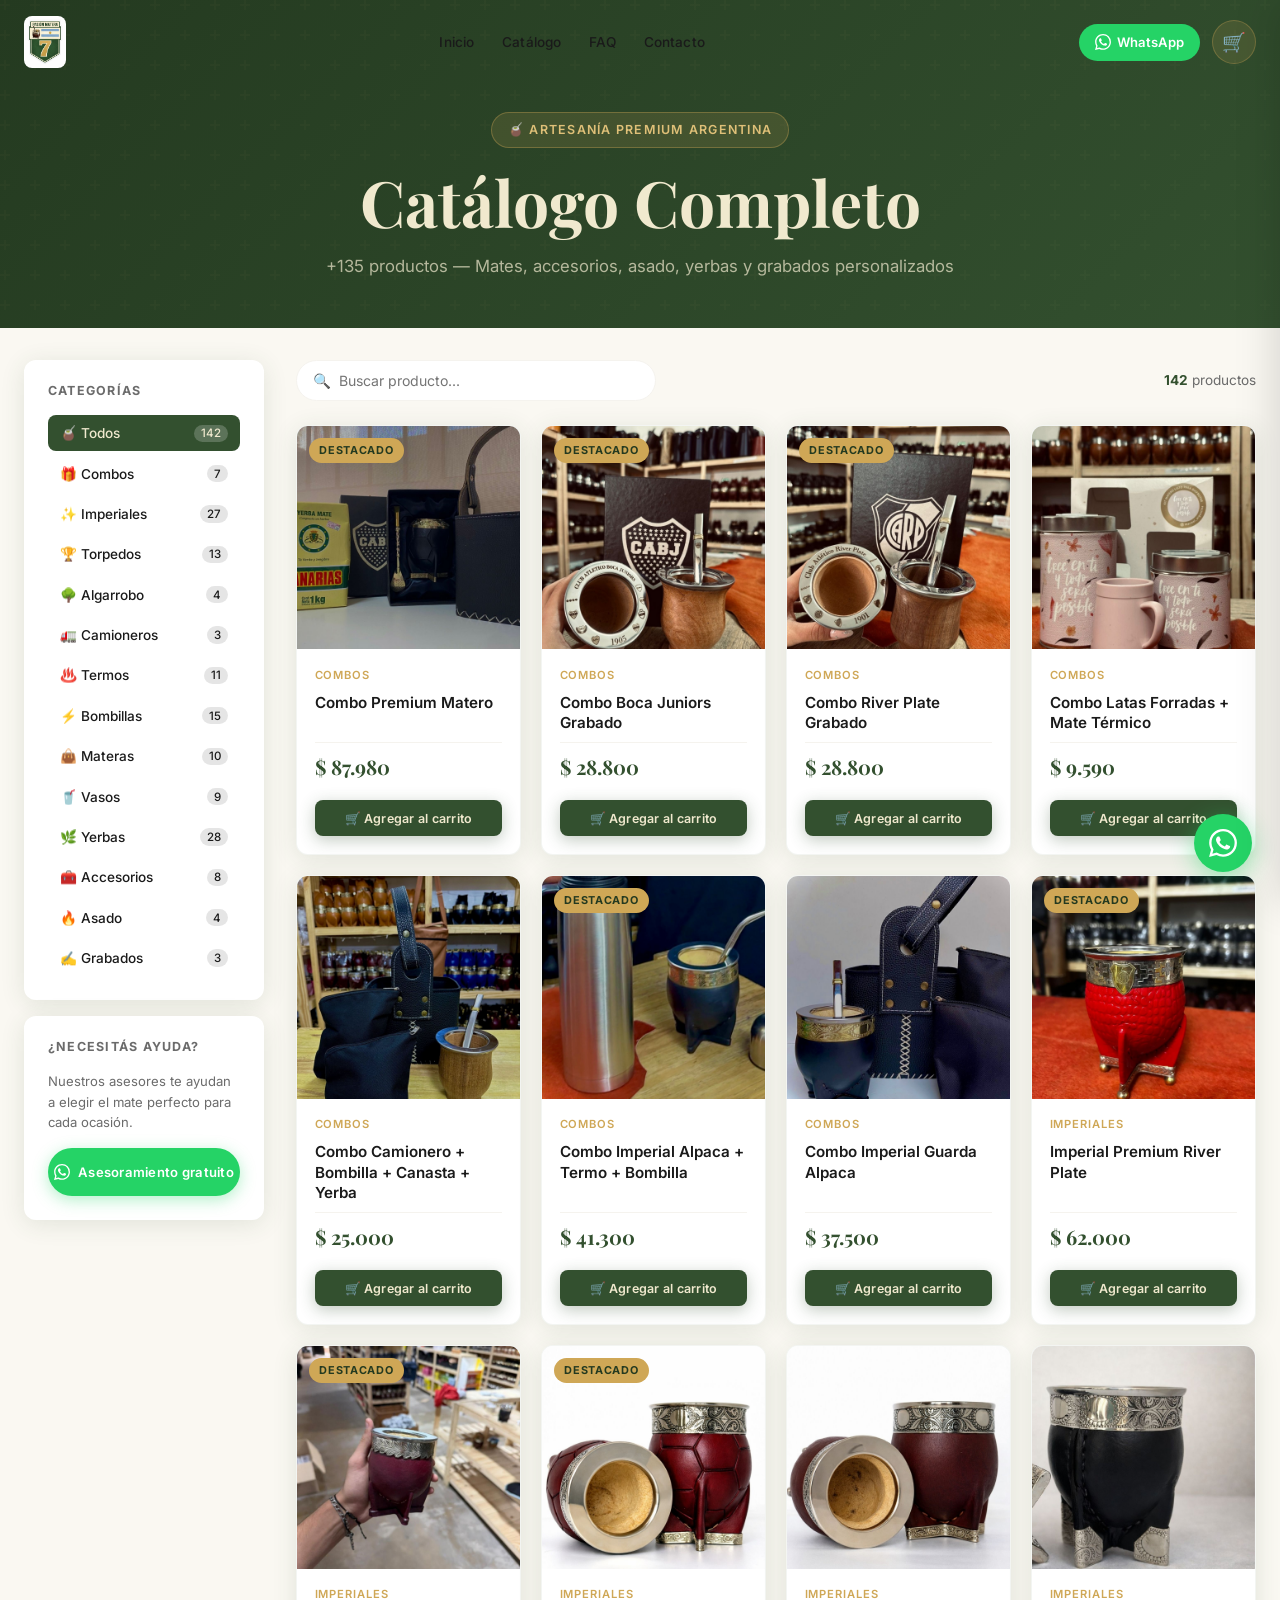
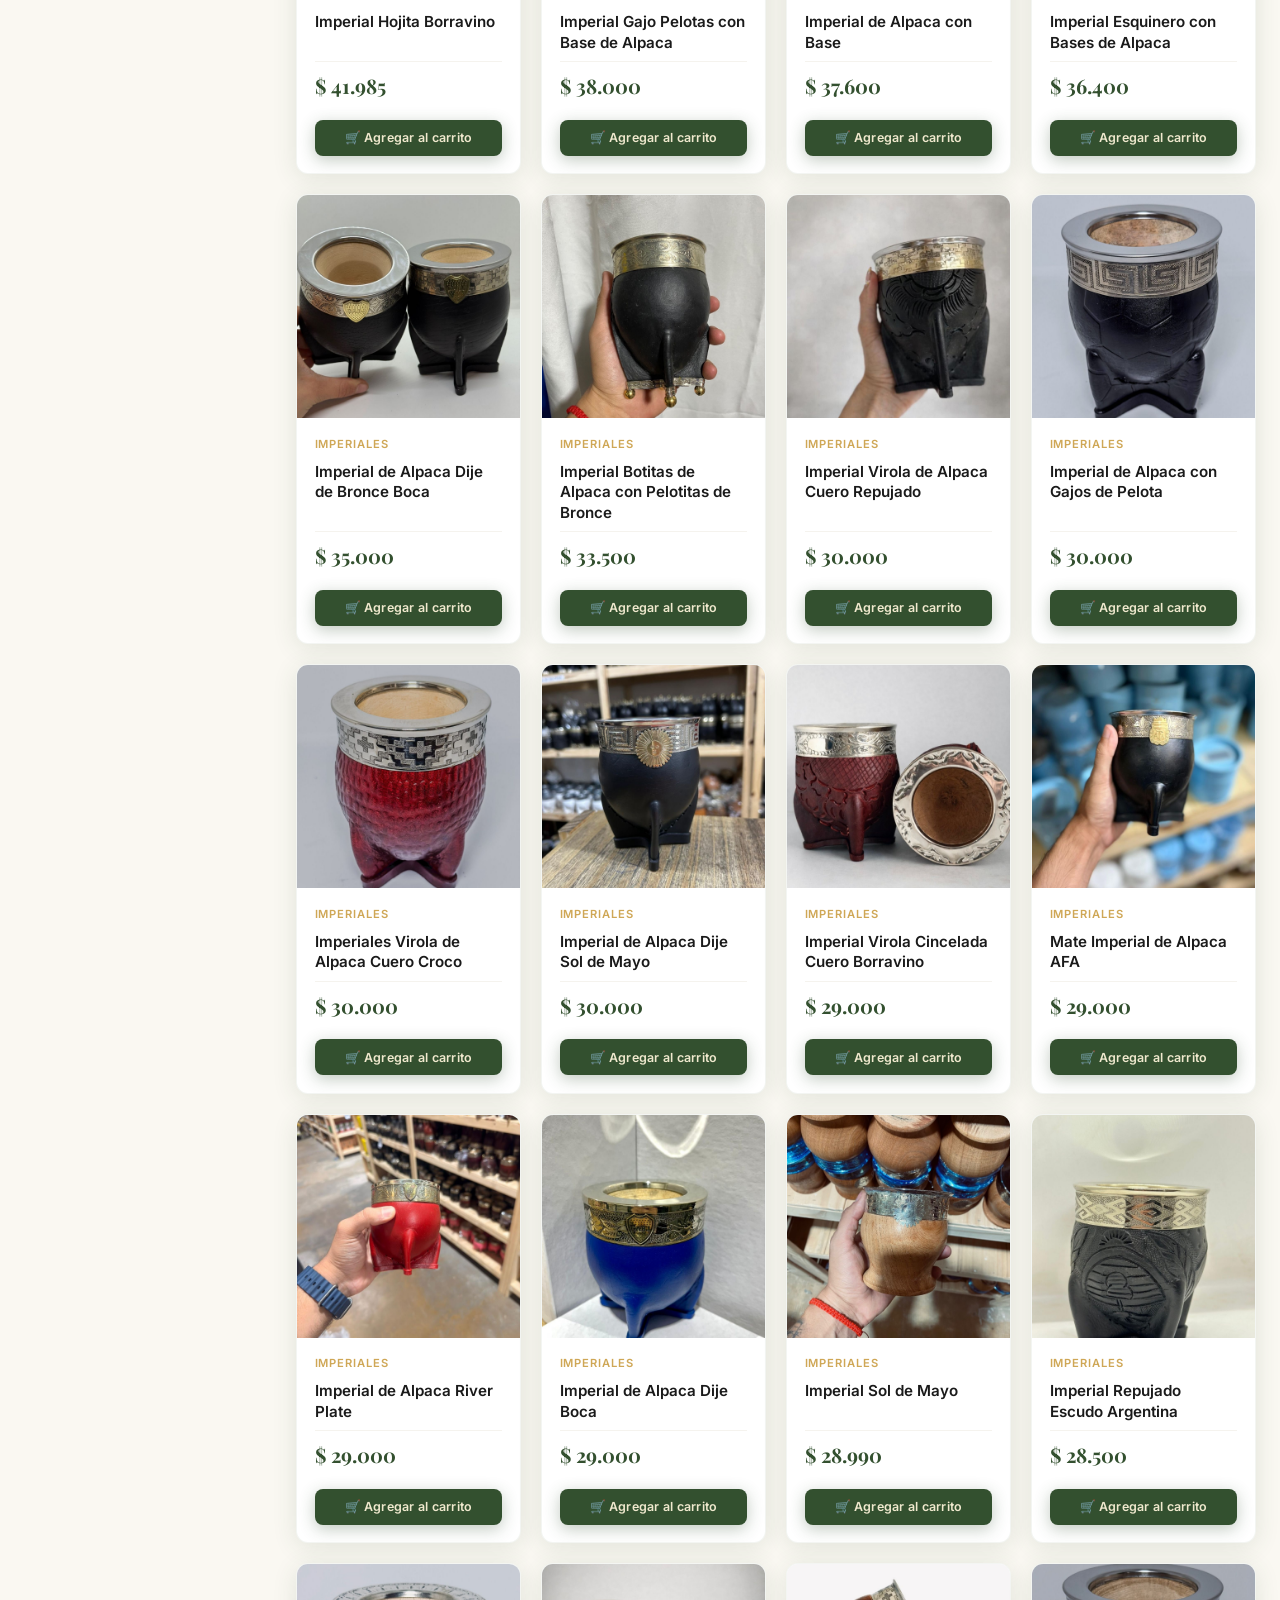
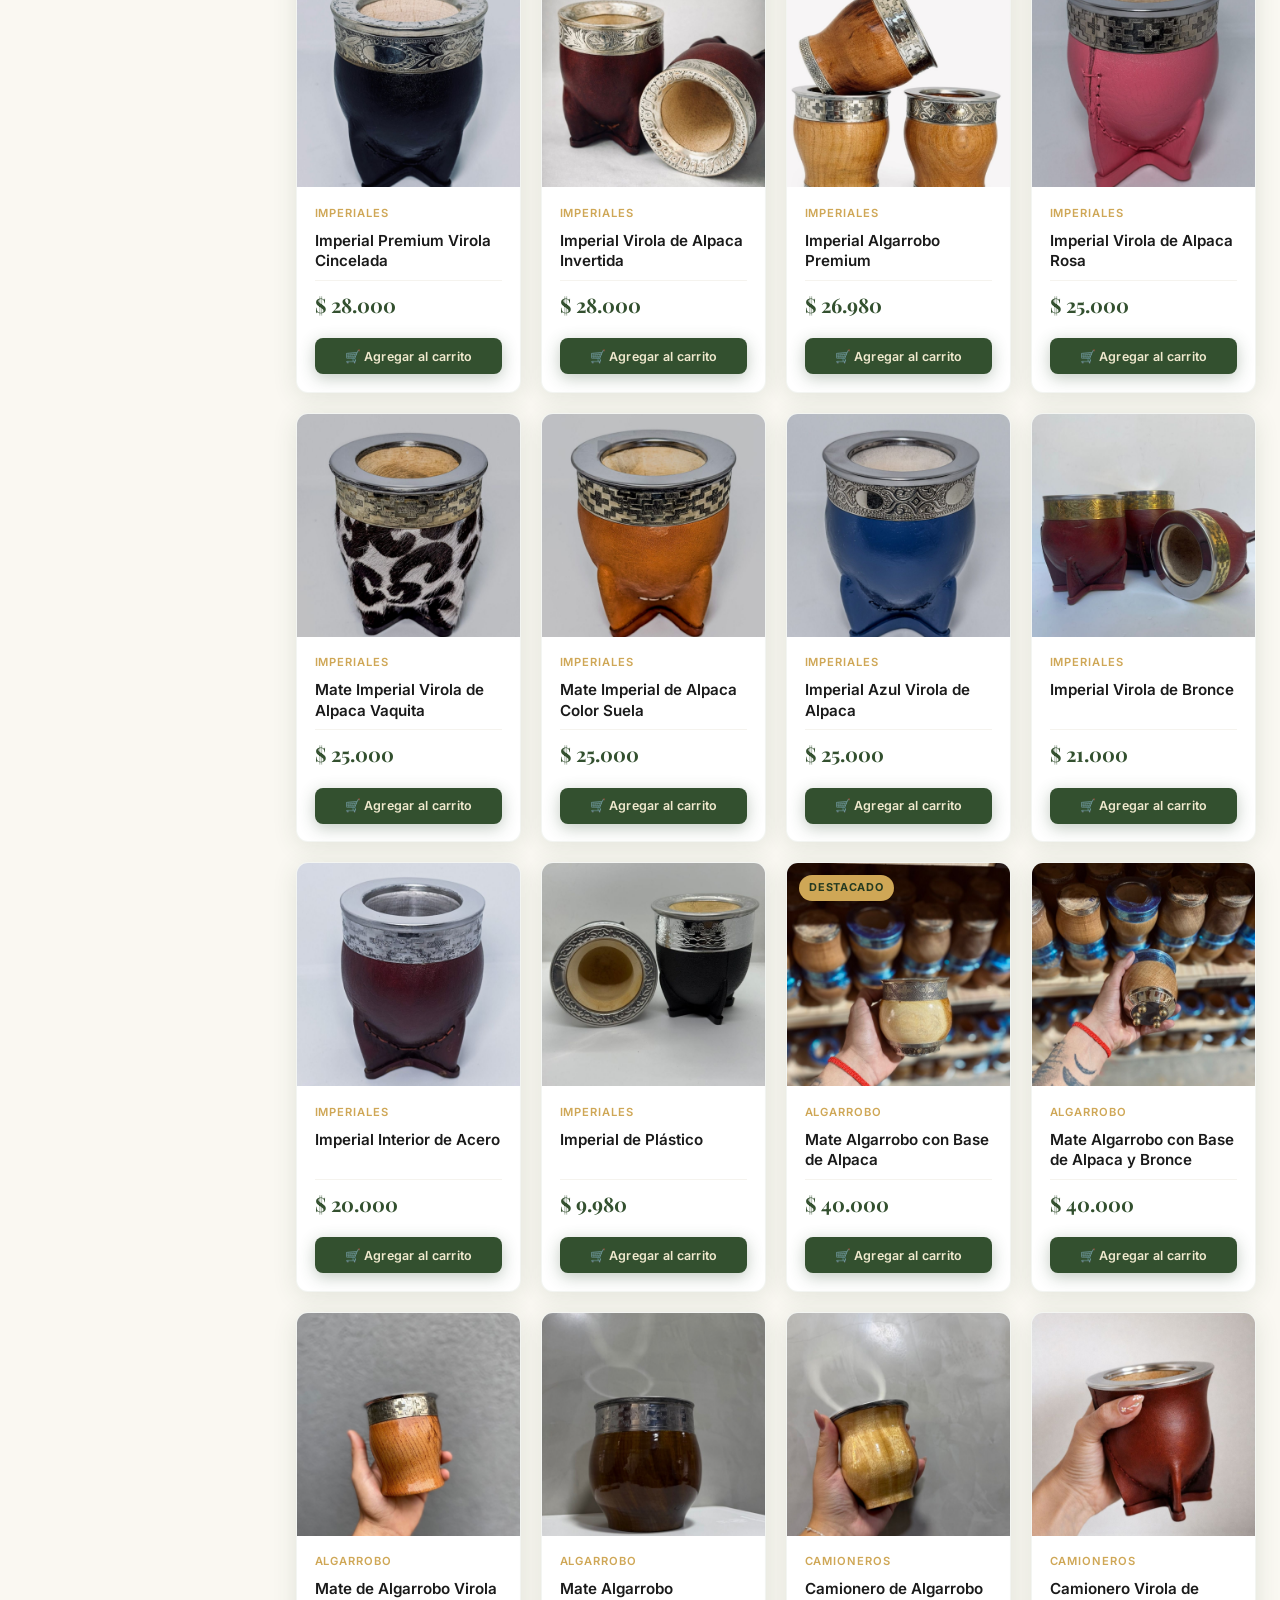
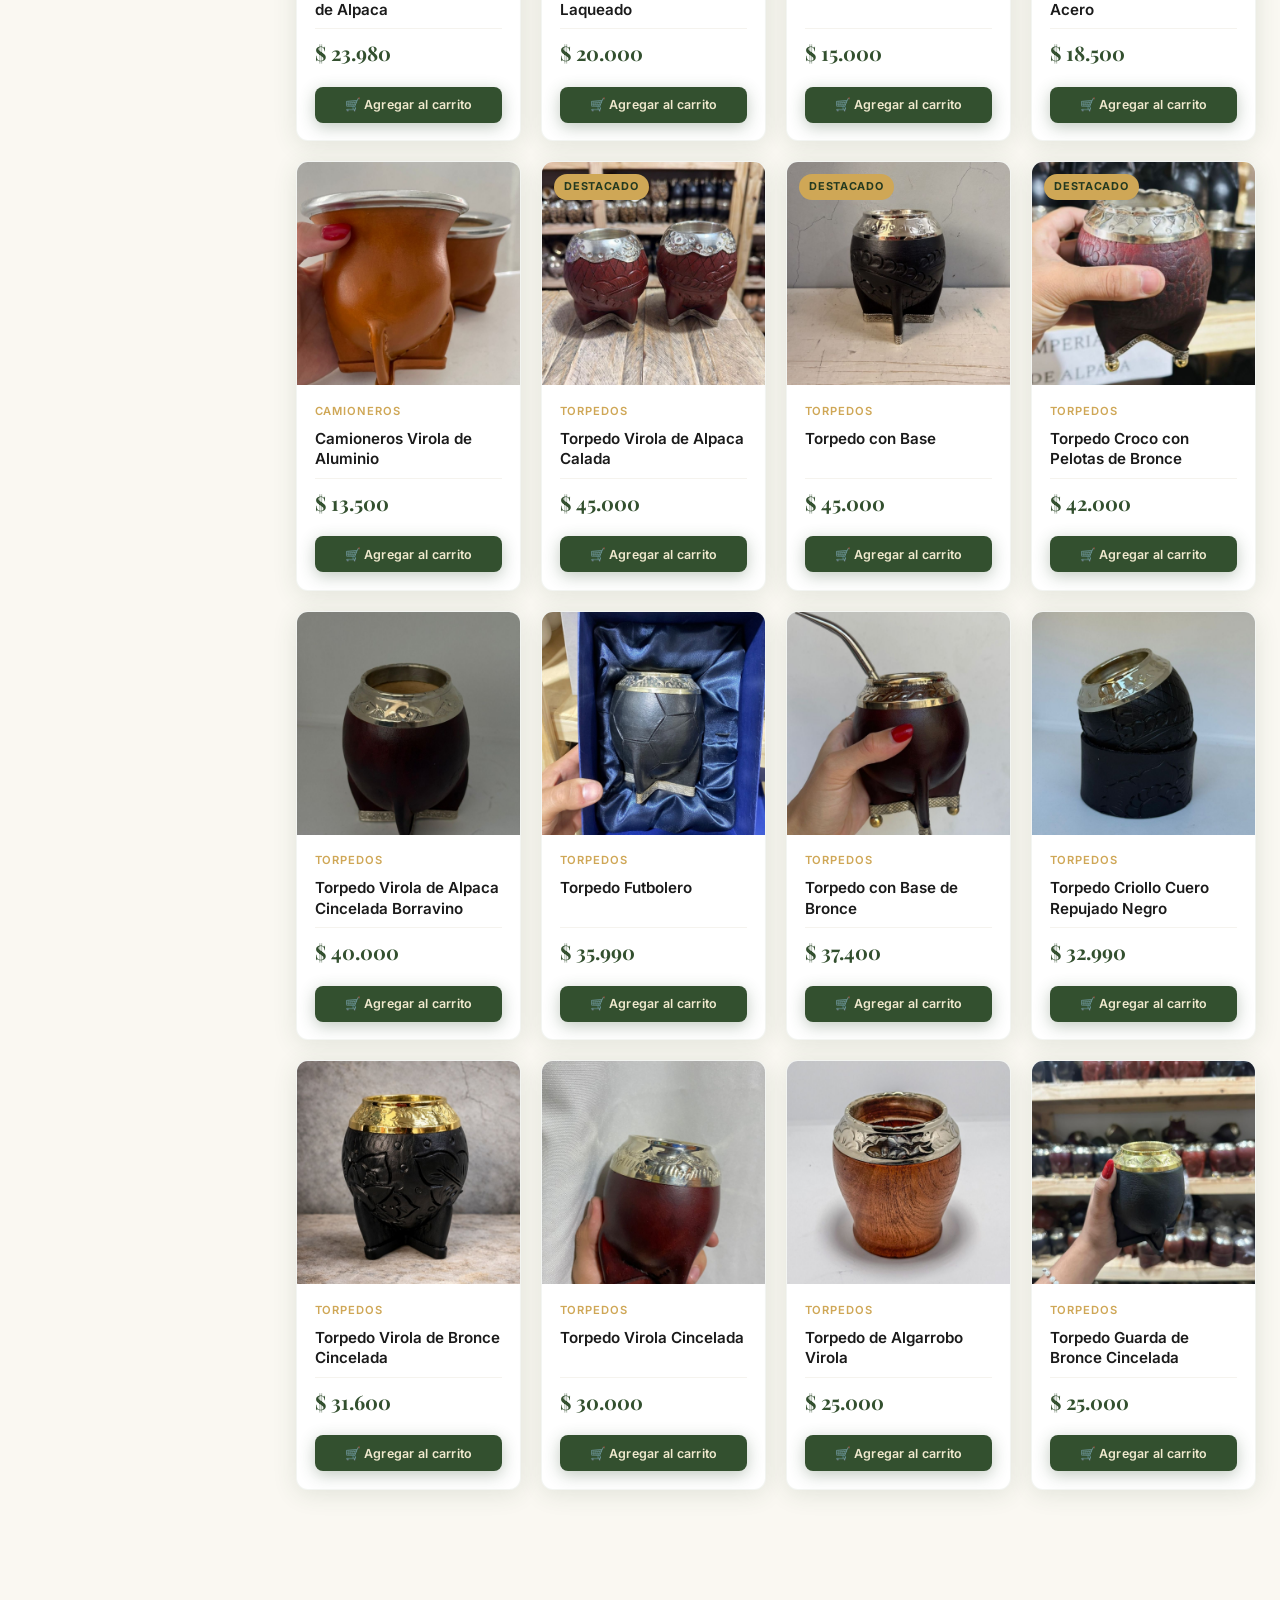
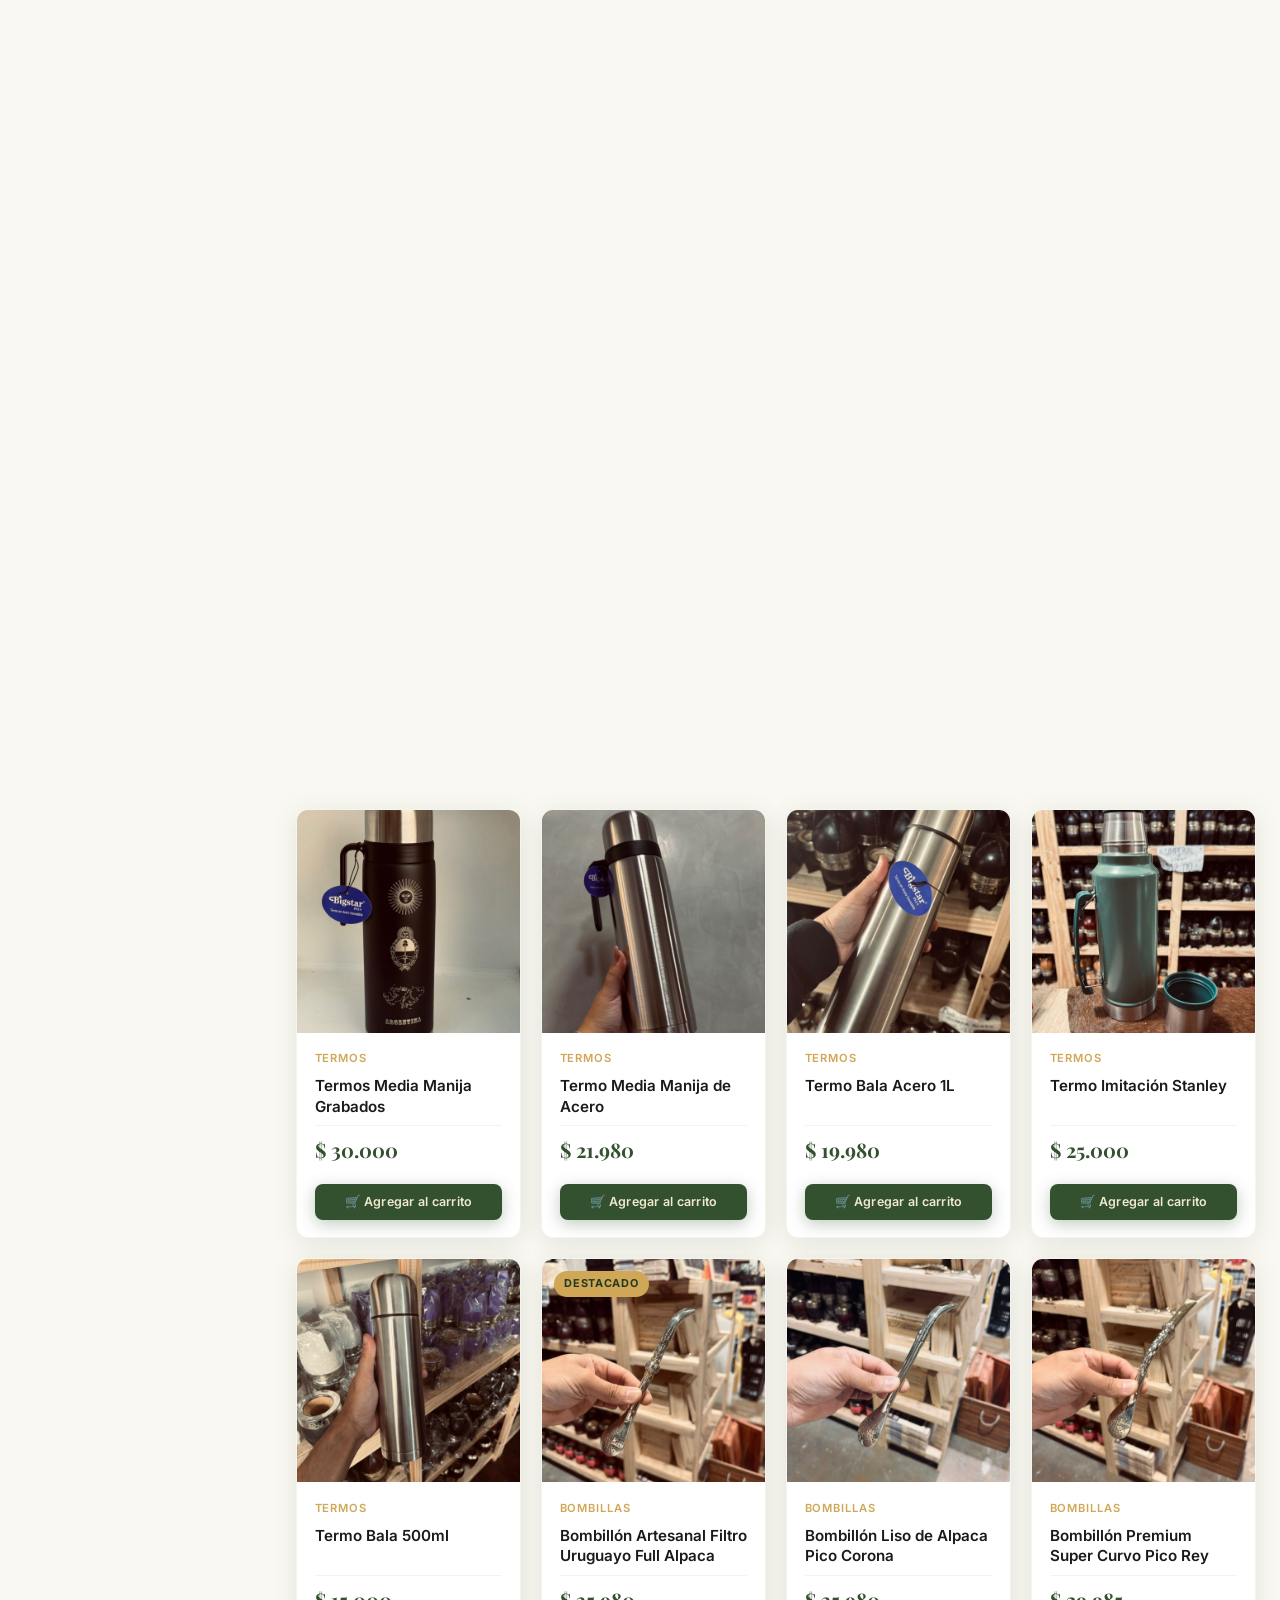
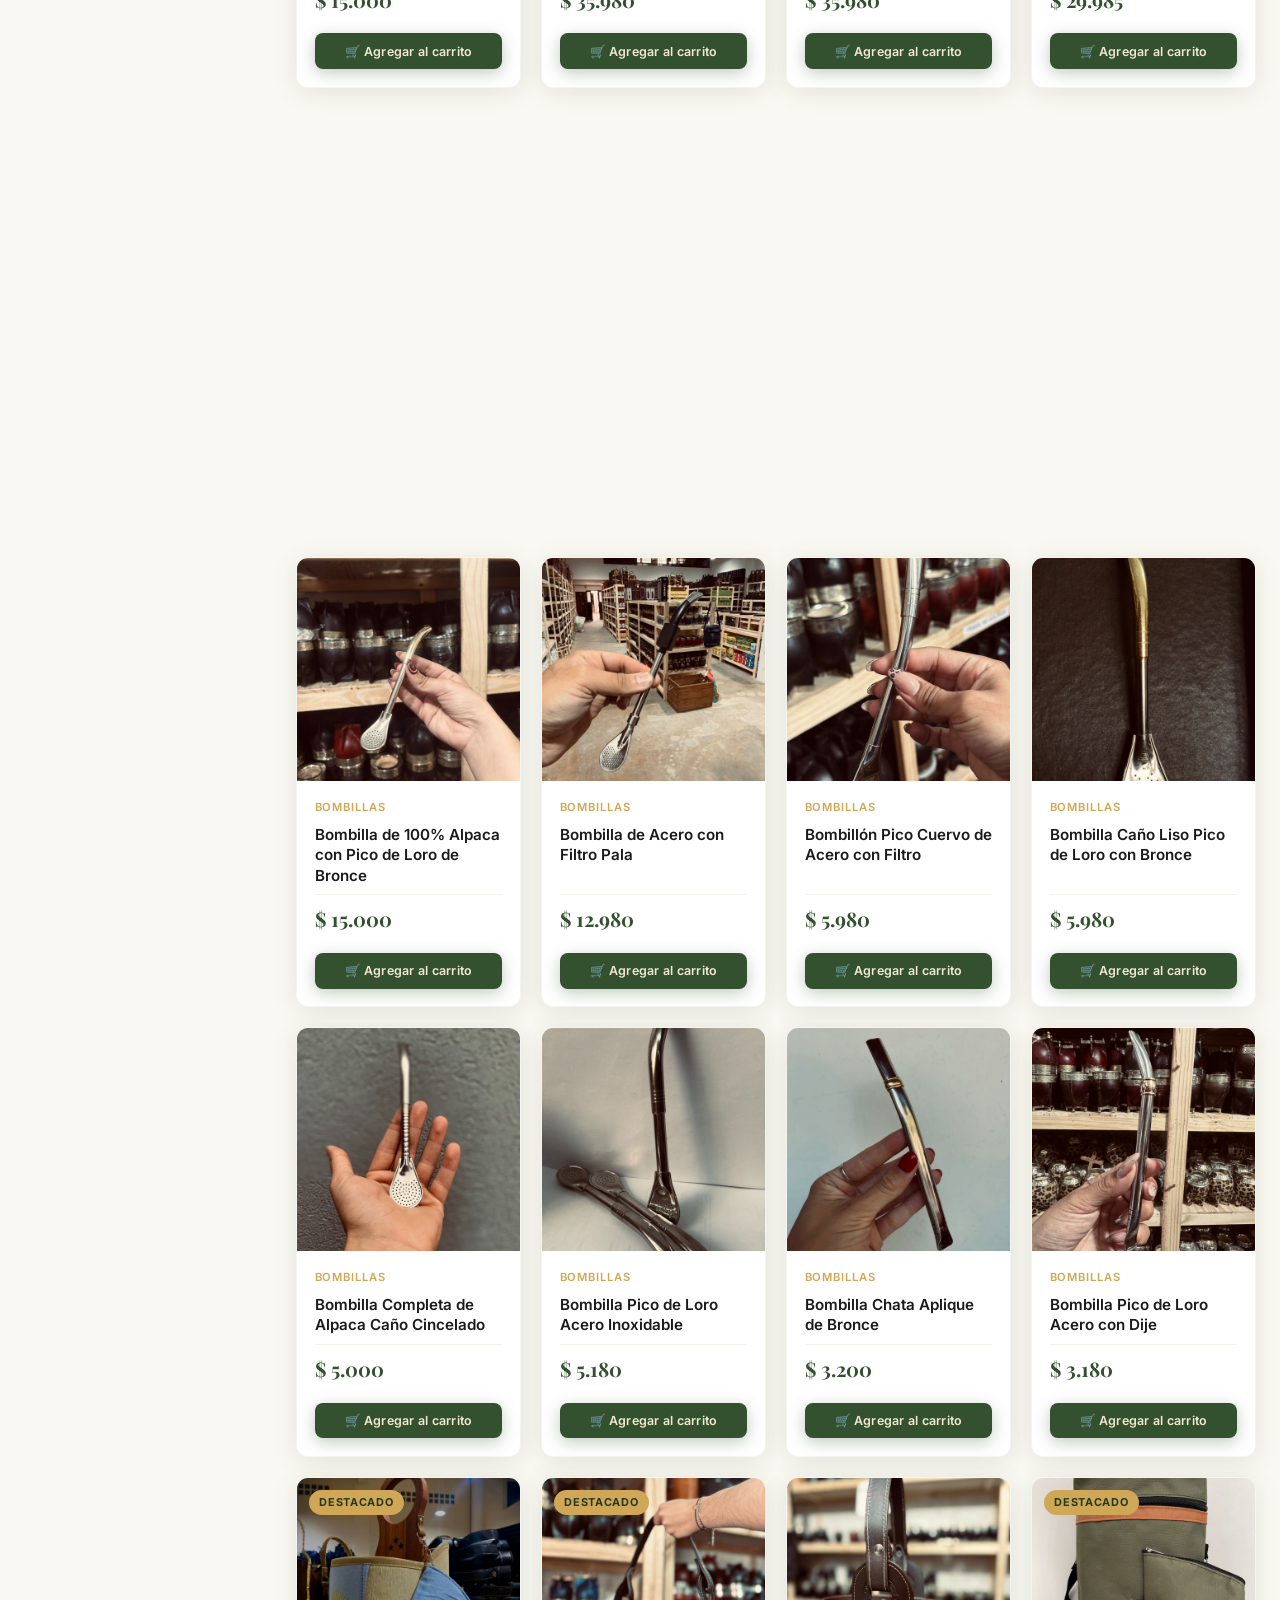
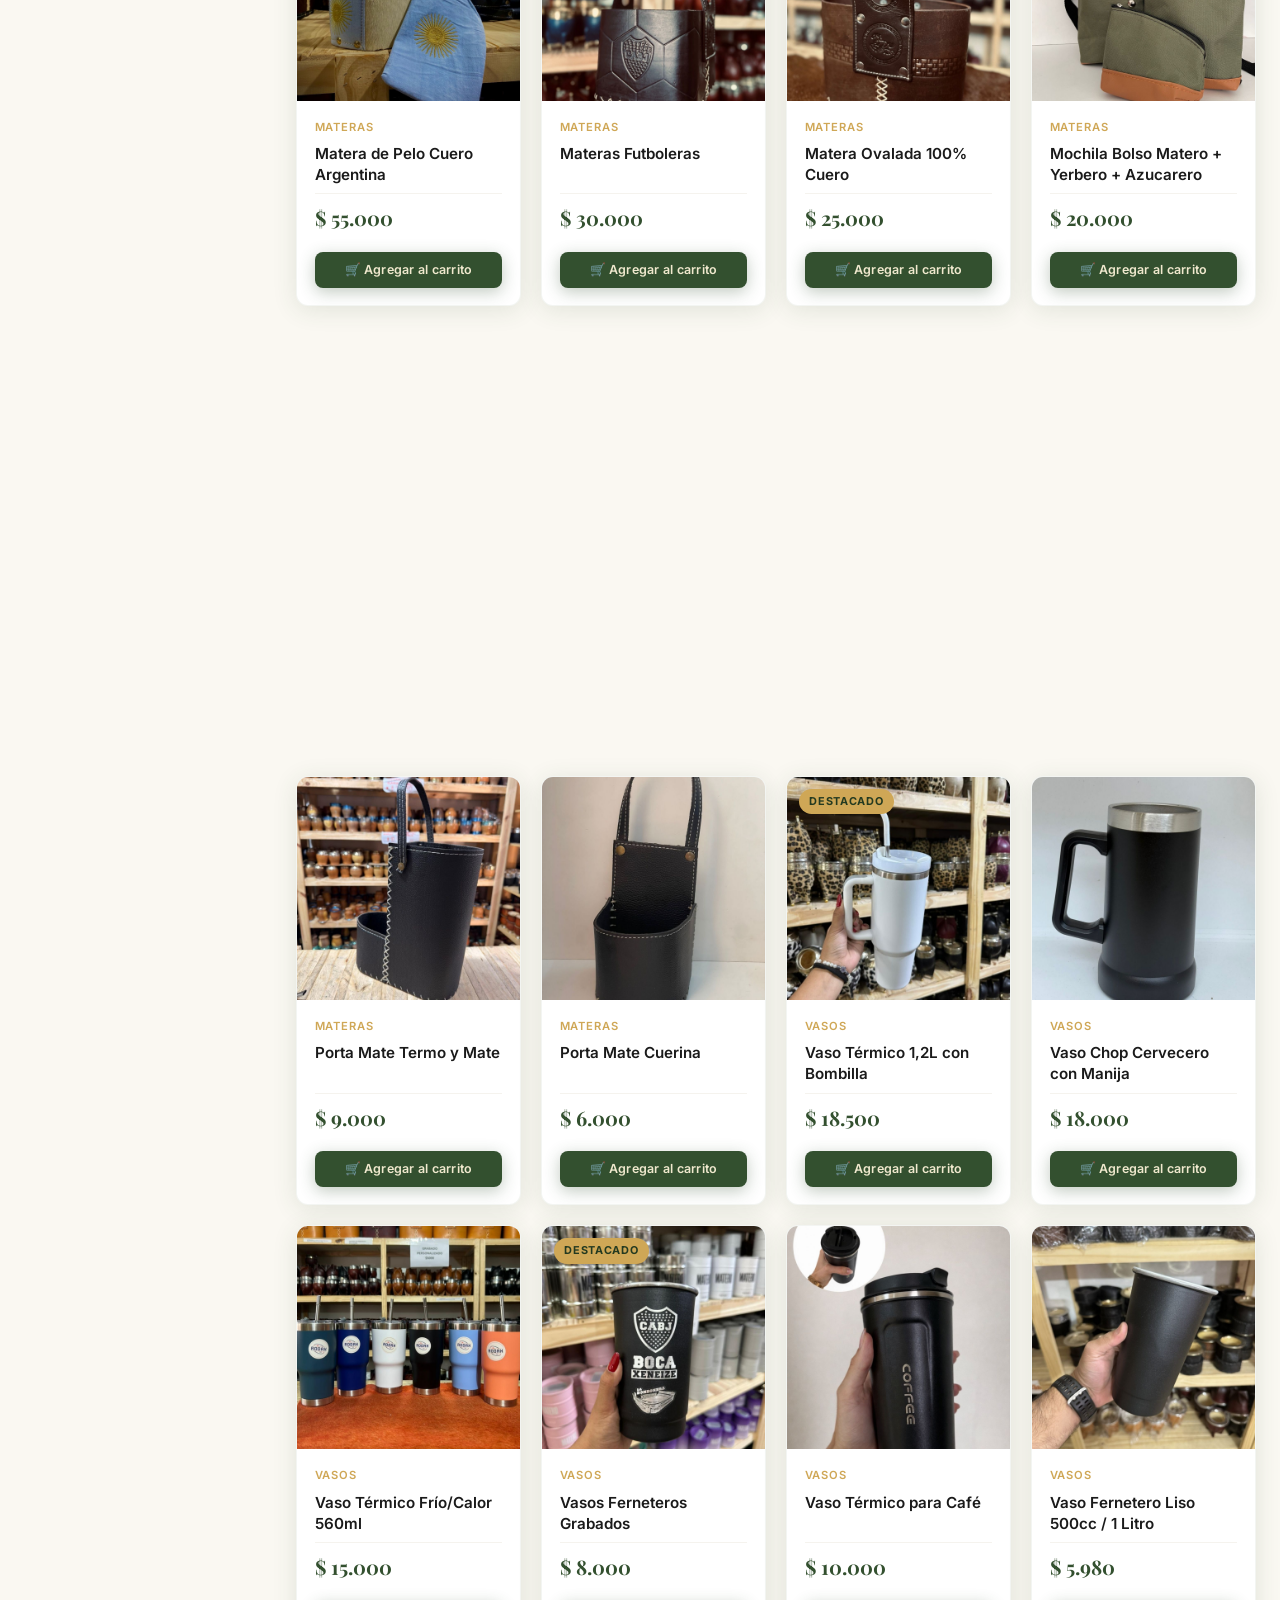
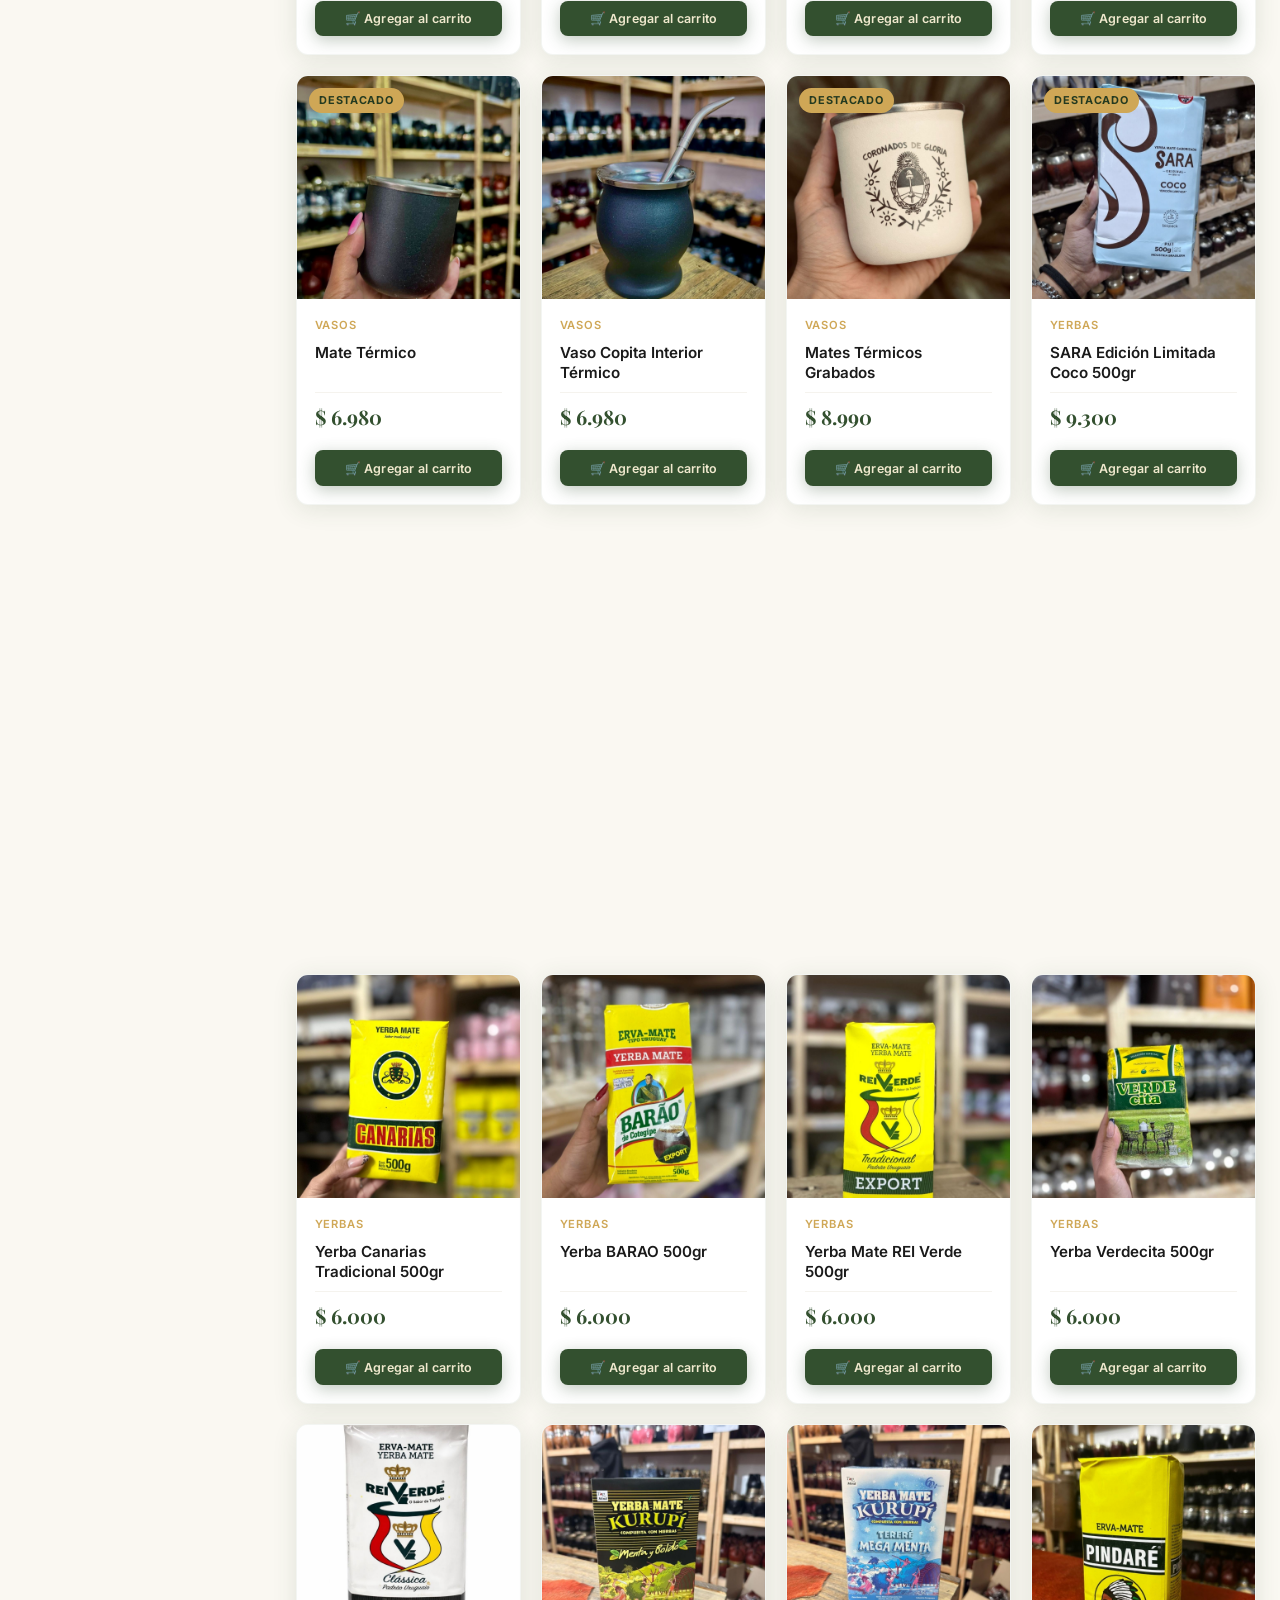
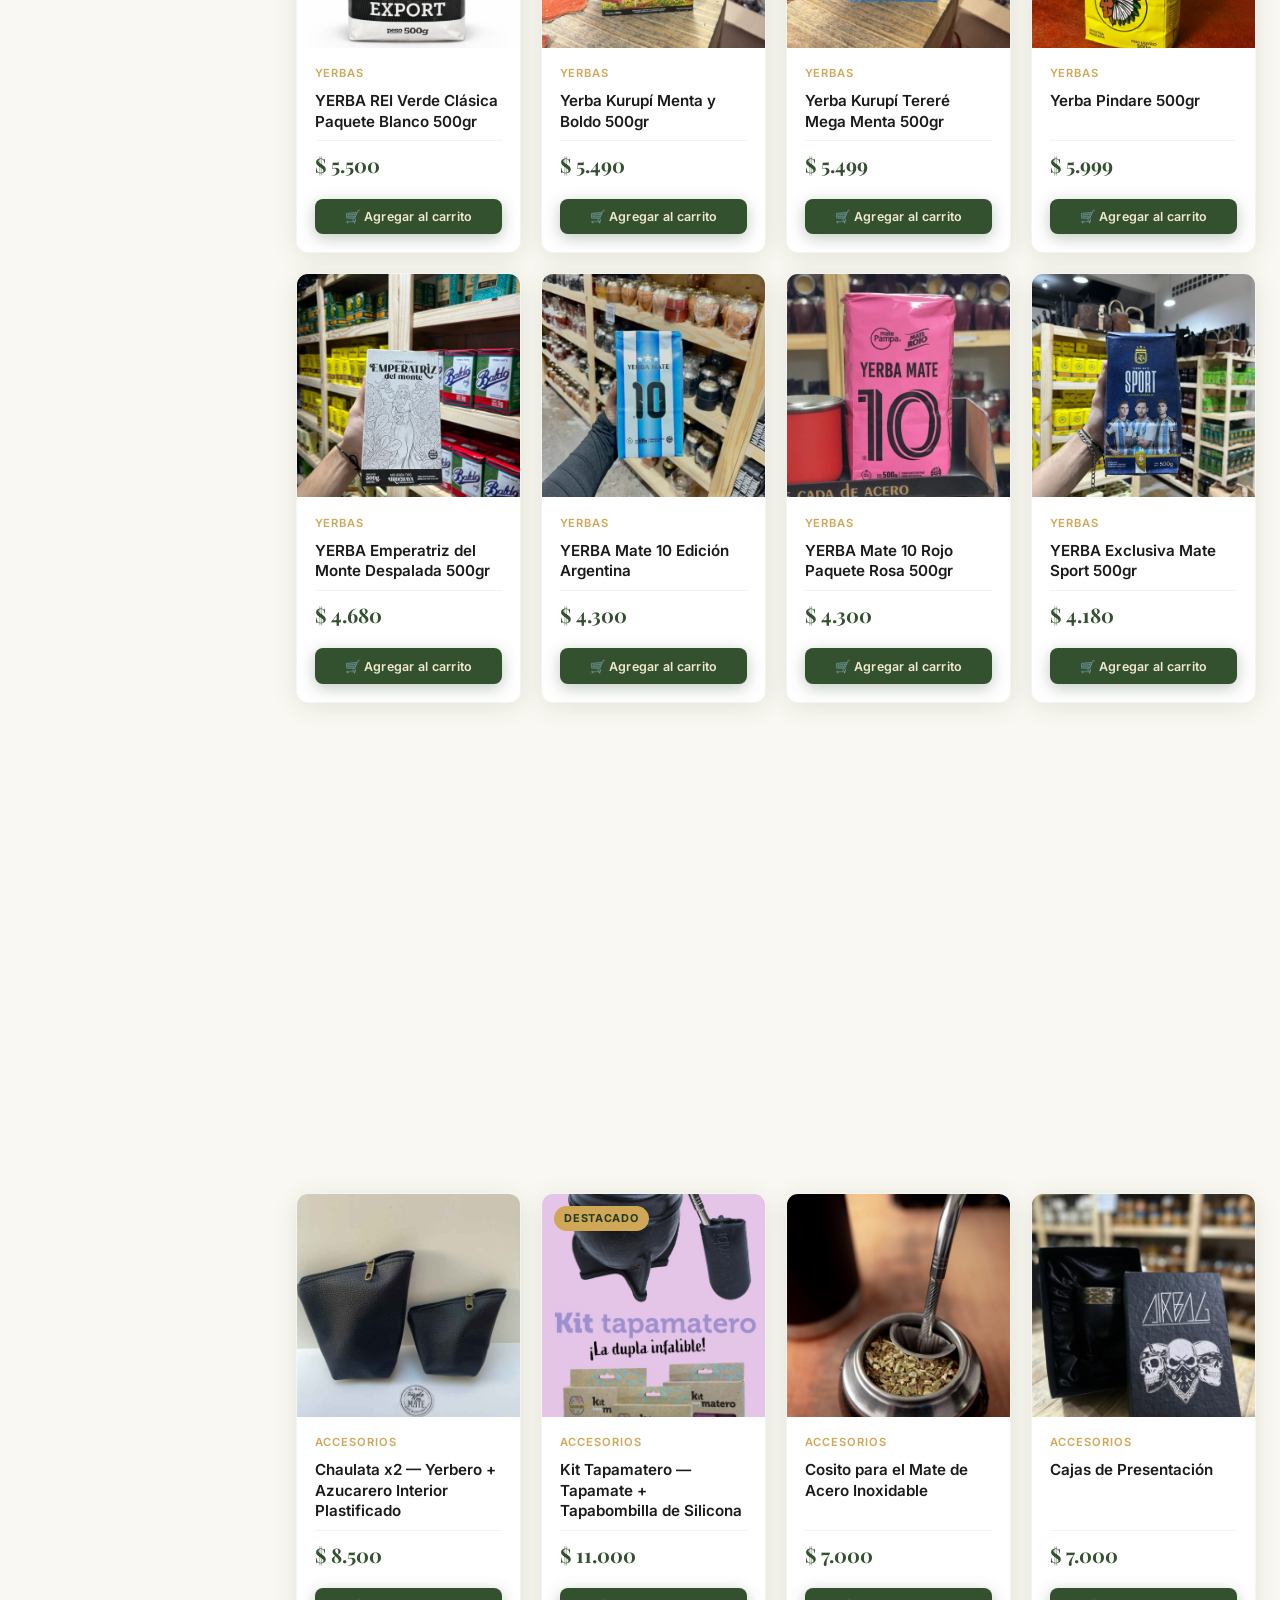
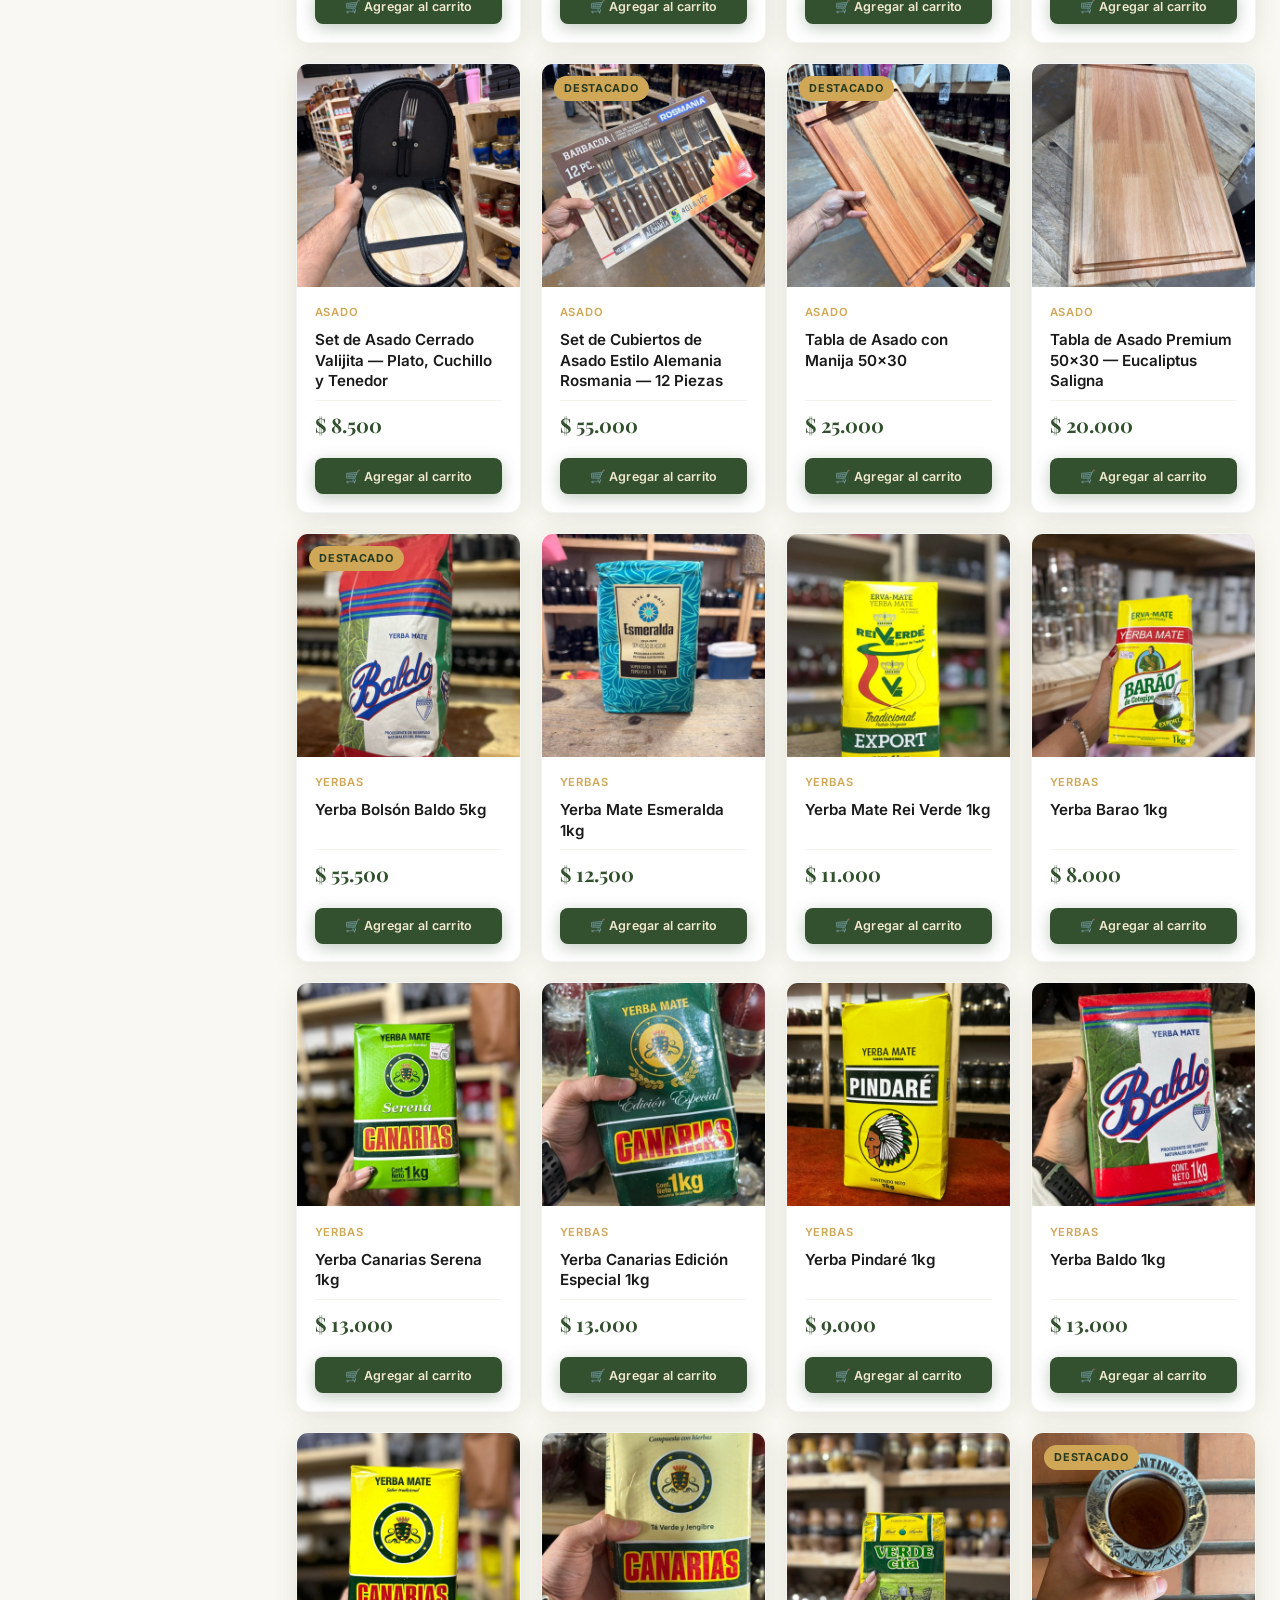
==== commit 8f0802e6: "feat(seo): páginas SEO por categoría, Schema Product (ItemList) automático, OG image SVG dedicada, s" ====
--- a/catalogo.html
+++ b/catalogo.html
@@ -31,13 +31,16 @@
   <meta property="og:url" content="https://pasionmatera7.com/catalogo.html">
   <meta property="og:title" content="Catálogo · Pasión Matera 7 · Mates, Termos, Asado y Accesorios Premium">
   <meta property="og:description" content="Mates artesanales premium, termos, bombillas, yerbas, sets de asado y grabados personalizados. Envíos a todo el país.">
-  <meta property="og:image" content="https://pasionmatera7.com/images/logo.jpg">
+  <meta property="og:image" content="https://pasionmatera7.com/images/og.svg">
+  <meta property="og:image:width" content="1200">
+  <meta property="og:image:height" content="630">
+  <meta property="og:image:type" content="image/svg+xml">
 
   <!-- Twitter -->
   <meta name="twitter:card" content="summary_large_image">
   <meta name="twitter:title" content="Catálogo · Pasión Matera 7">
   <meta name="twitter:description" content="Catálogo de mates, termos, asado y accesorios premium. Envíos a todo el país.">
-  <meta name="twitter:image" content="https://pasionmatera7.com/images/logo.jpg">
+  <meta name="twitter:image" content="https://pasionmatera7.com/images/og.svg">
 
   <!-- Preloads -->
   <link rel="preconnect" href="https://fonts.googleapis.com">
